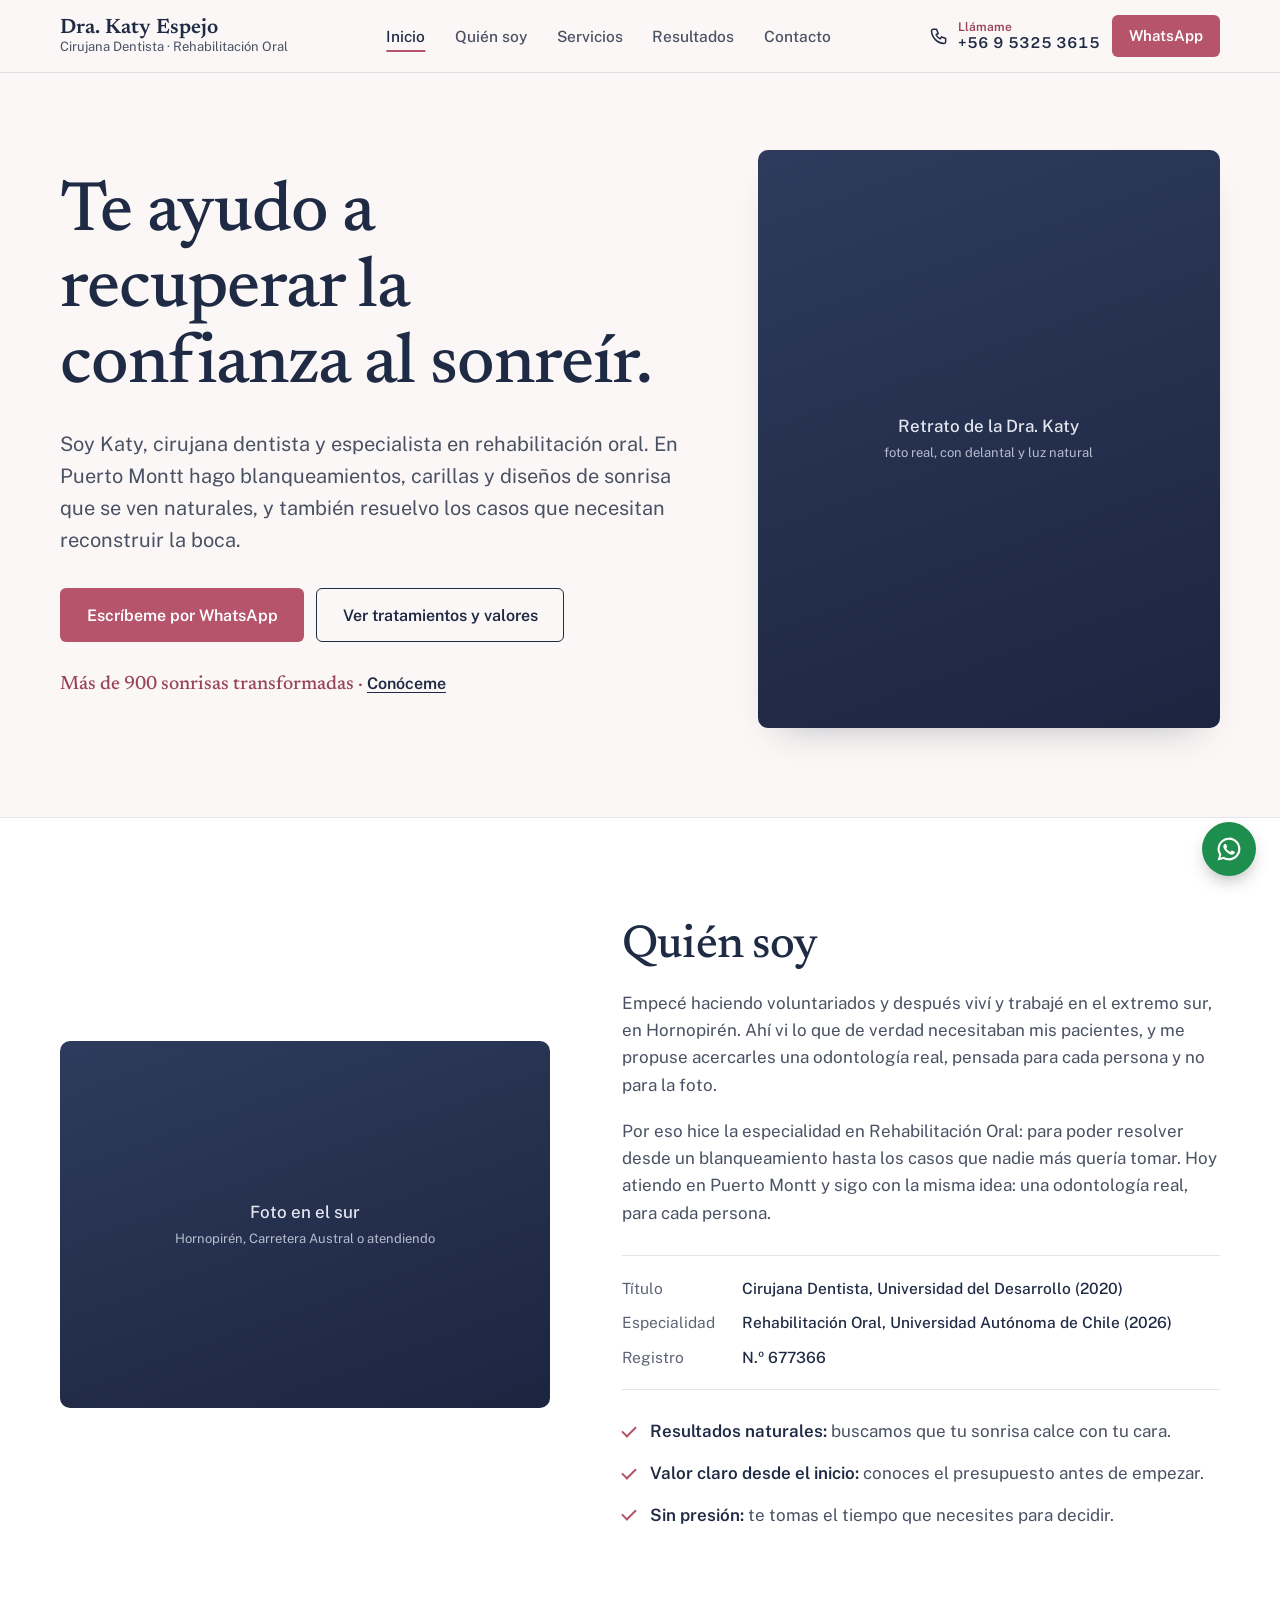
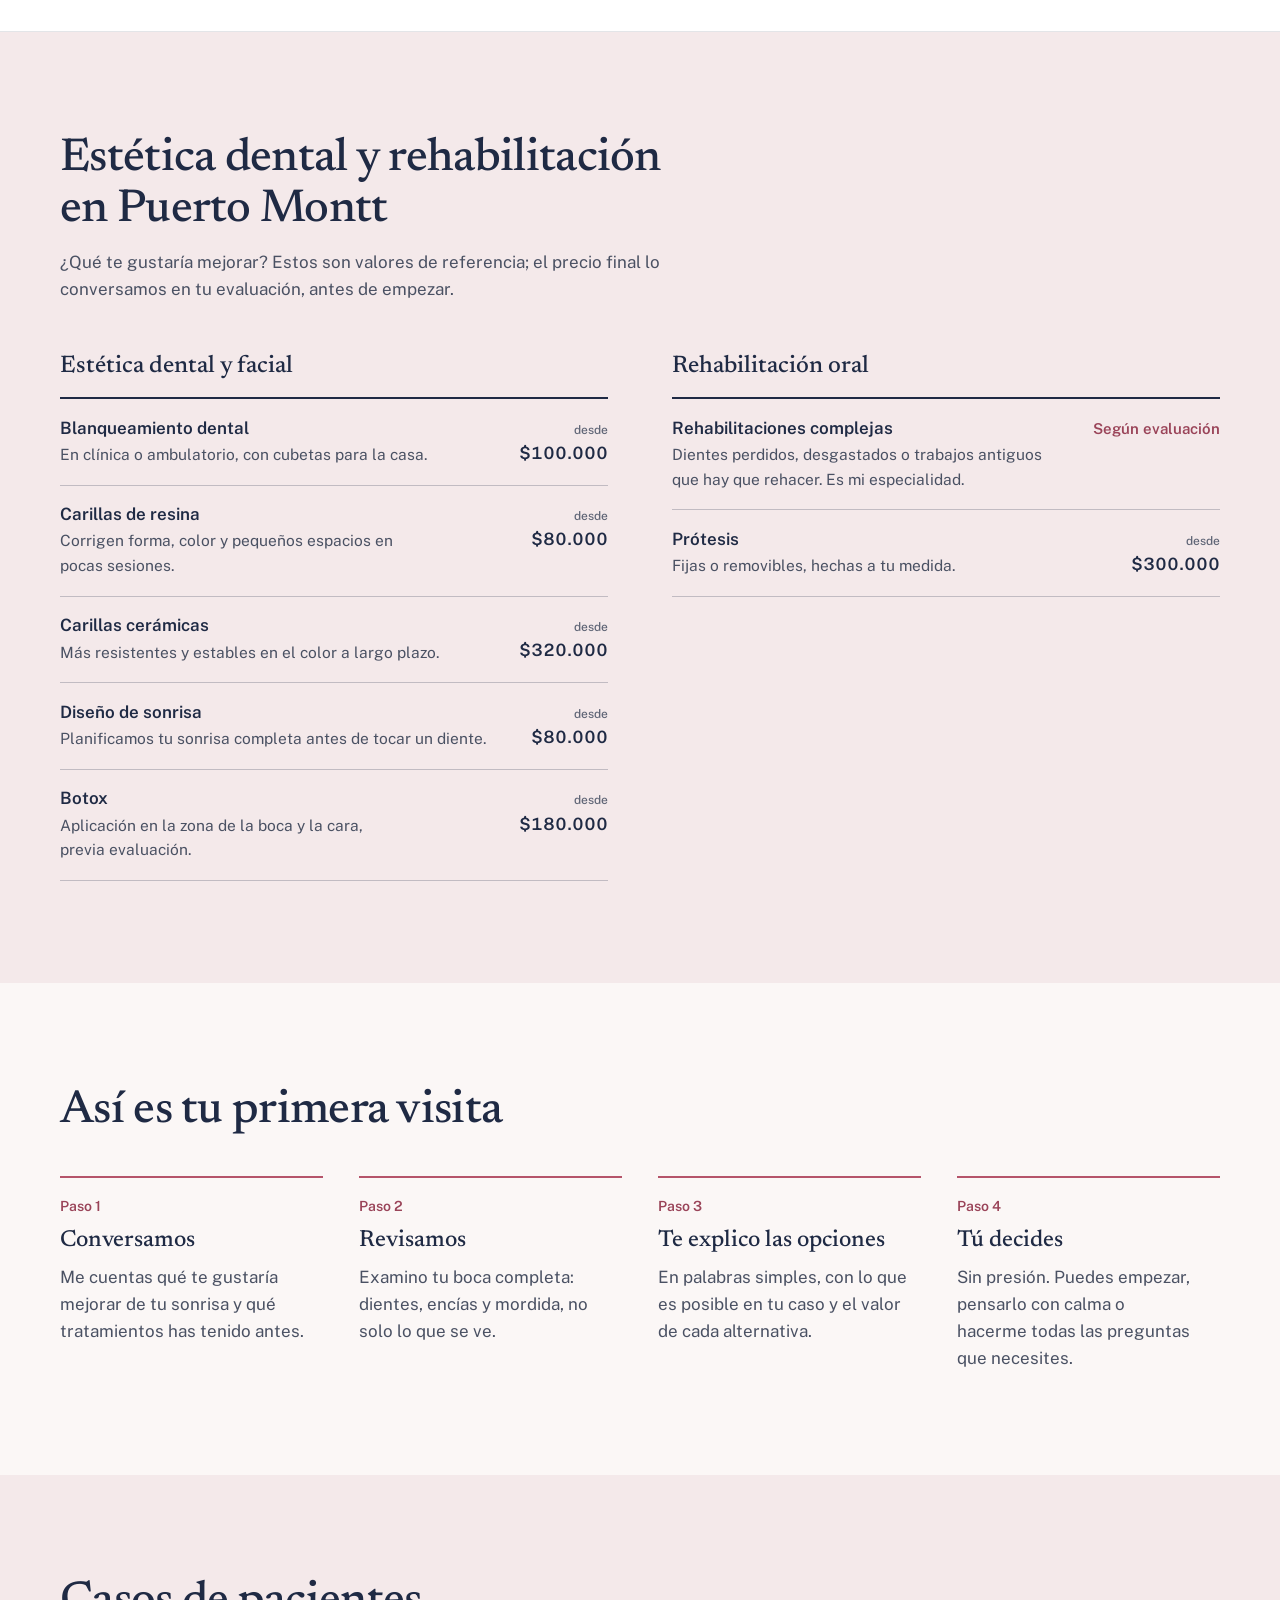
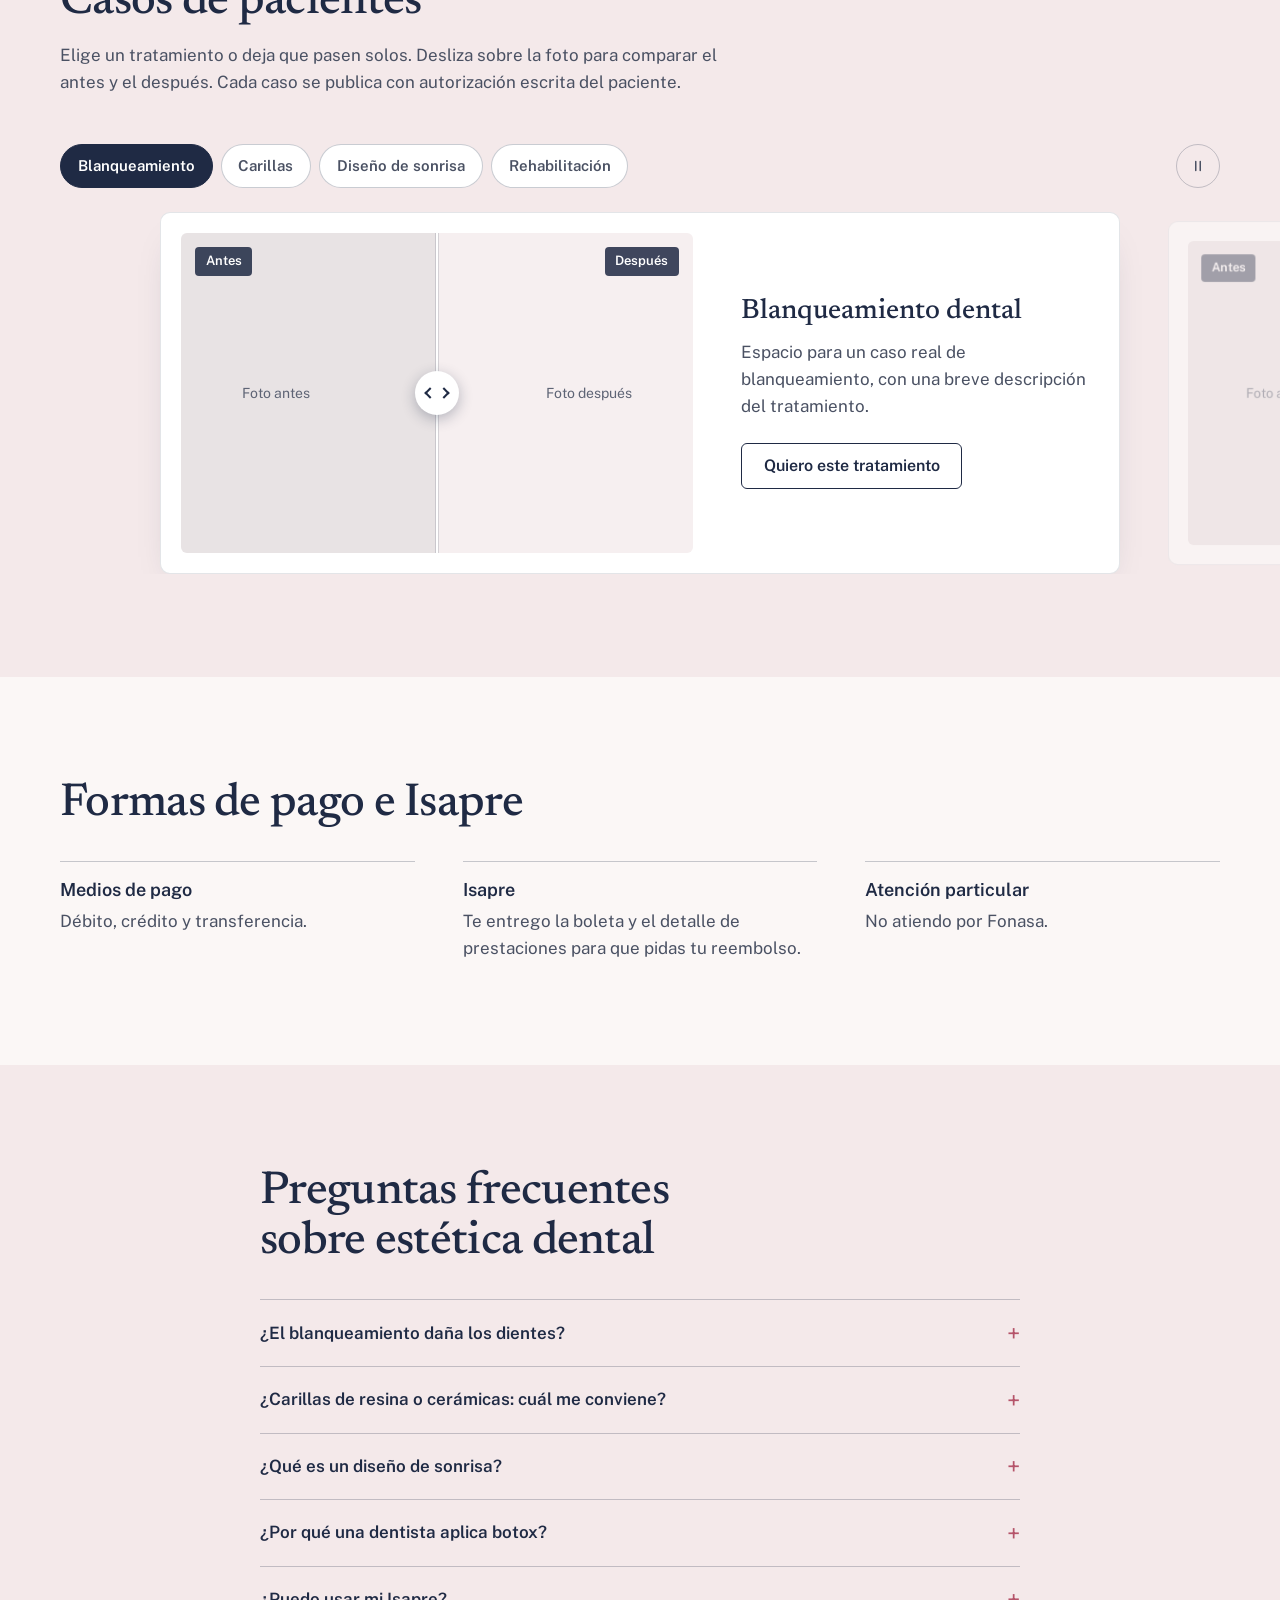
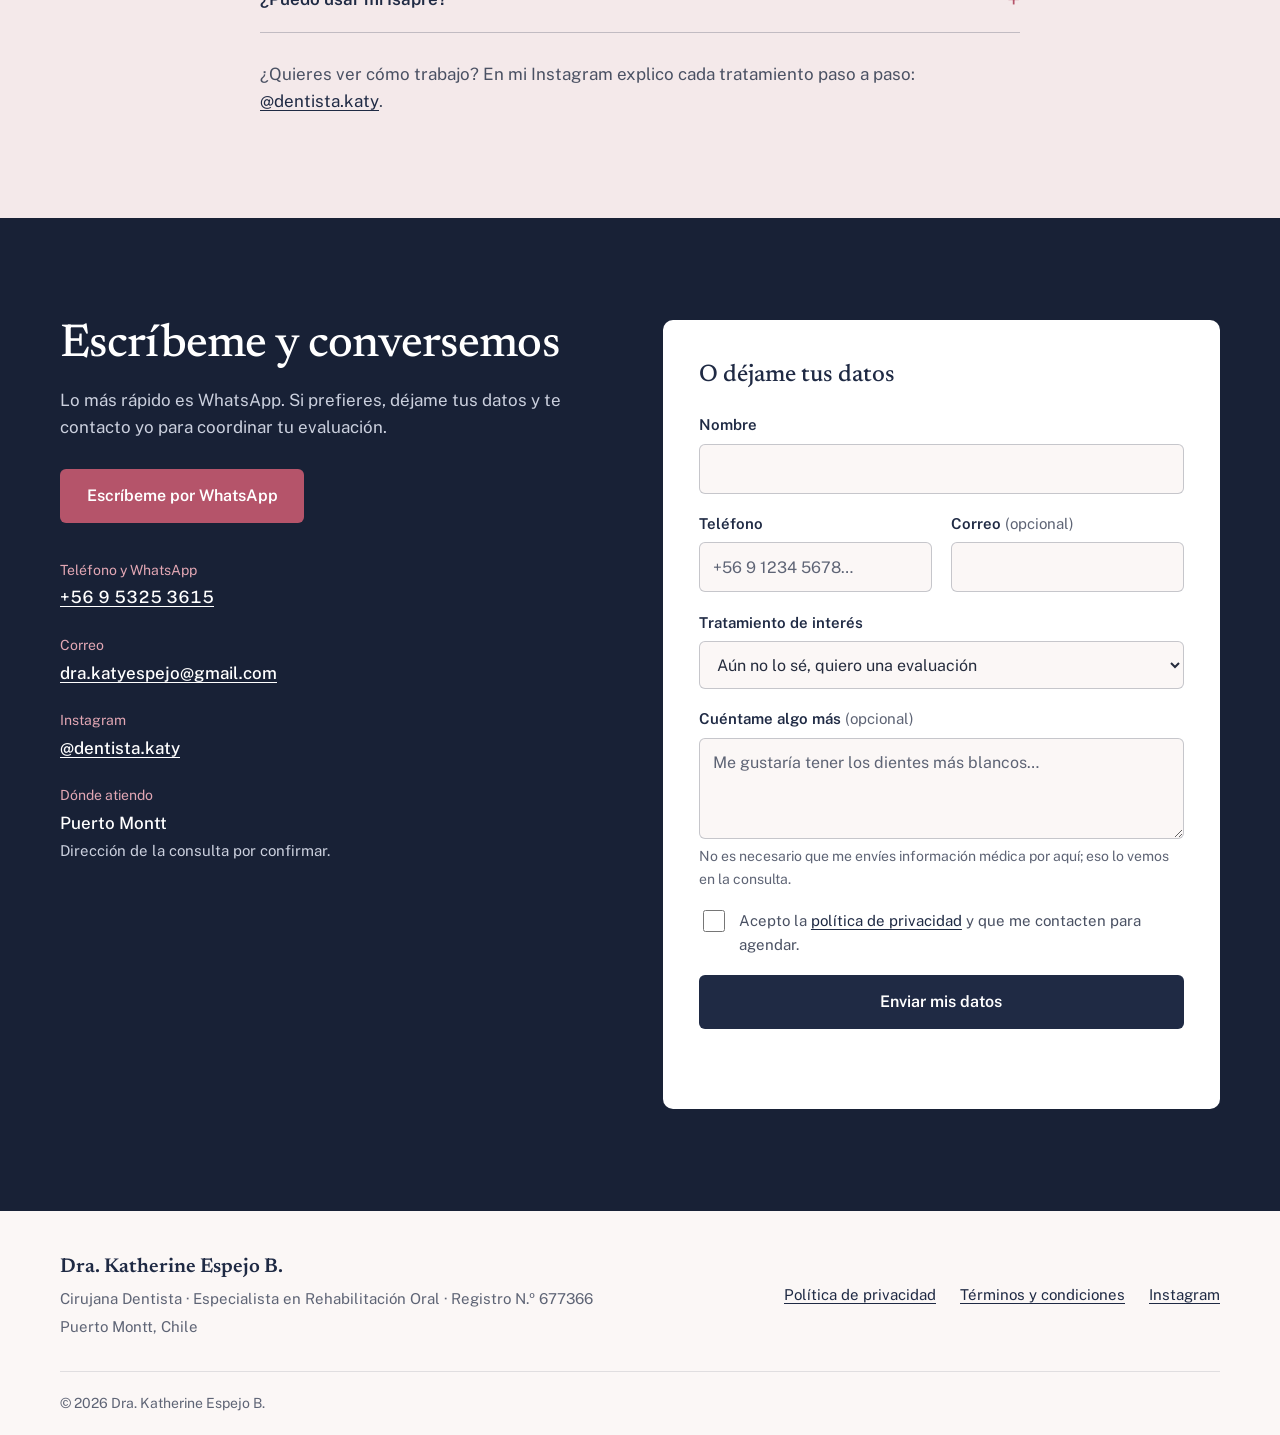
==== index.html @ abfa0294 "Prototipo del sitio de la Dra. Katy Espejo Sitio estático de presentación: inicio, quién soy, tratam" ====
<!DOCTYPE html>
<html lang="es-CL">
<head>
  <meta charset="utf-8">
  <meta name="viewport" content="width=device-width, initial-scale=1">
  <title>Dentista estética en Puerto Montt | Dra. Katy Espejo</title>
  <meta name="description" content="Blanqueamiento, carillas, diseño de sonrisa y rehabilitación oral en Puerto Montt con la Dra. Katy Espejo, especialista. Escríbeme y agenda tu evaluación.">
  <meta name="theme-color" content="#FBF7F6">
  <meta name="robots" content="noindex, nofollow"><!-- PROTOTIPO: quitar al publicar -->
  <!-- [COMPLETAR al publicar] <link rel="canonical" href="https://DOMINIO/"> -->

  <meta property="og:site_name" content="Dra. Katy Espejo">
  <meta property="og:title" content="Dentista estética en Puerto Montt | Dra. Katy Espejo">
  <meta property="og:description" content="Te ayudo a recuperar la confianza al sonreír. Blanqueamiento, carillas, diseño de sonrisa y rehabilitación oral.">
  <meta property="og:type" content="website">
  <meta property="og:locale" content="es_CL">
  <!-- [COMPLETAR al publicar] <meta property="og:url" content="https://DOMINIO/"> -->
  <!-- [COMPLETAR al publicar] <meta property="og:image" content="https://DOMINIO/img/katy-og.jpg"> (1200×630, foto real) -->
  <meta name="twitter:card" content="summary_large_image">

  <link rel="preload" href="fonts/newsreader-latin-500-normal.woff2" as="font" type="font/woff2" crossorigin>
  <link rel="preload" href="fonts/public-sans-latin-400-normal.woff2" as="font" type="font/woff2" crossorigin>
  <link rel="stylesheet" href="styles.css">

  <script>
    (function () {
      var d = document.documentElement;
      d.classList.add('js');
      try {
        if (sessionStorage.getItem('intro-vista') || window.matchMedia('(prefers-reduced-motion: reduce)').matches) d.classList.add('sin-intro');
      } catch (e) {}
    })();
  </script>
  <script src="script.js" defer></script>

  <script type="application/ld+json">
  {
    "@context": "https://schema.org",
    "@graph": [
      {
        "@type": "Dentist",
        "@id": "#consulta",
        "name": "Dra. Katy Espejo · Estética dental y rehabilitación oral",
        "description": "Estética dental y rehabilitación oral en Puerto Montt.",
        "telephone": "+56 9 5325 3615",
        "email": "dra.katyespejo@gmail.com",
        "priceRange": "$$",
        "paymentAccepted": "Débito, crédito, transferencia",
        "currenciesAccepted": "CLP",
        "address": { "@type": "PostalAddress", "addressLocality": "Puerto Montt", "addressRegion": "Región de Los Lagos", "addressCountry": "CL" },
        "areaServed": { "@type": "City", "name": "Puerto Montt" },
        "medicalSpecialty": "Dentistry",
        "employee": { "@id": "#katy" },
        "sameAs": ["https://www.instagram.com/dentista.katy/"]
      },
      {
        "@type": "Person",
        "@id": "#katy",
        "name": "Katherine Espejo B.",
        "alternateName": "Dra. Katy Espejo",
        "jobTitle": "Cirujana Dentista, especialista en Rehabilitación Oral",
        "alumniOf": [
          { "@type": "CollegeOrUniversity", "name": "Universidad del Desarrollo" },
          { "@type": "CollegeOrUniversity", "name": "Universidad Autónoma de Chile" }
        ],
        "sameAs": ["https://www.instagram.com/dentista.katy/"]
      },
      {
        "@type": "FAQPage",
        "mainEntity": [
          { "@type": "Question", "name": "¿El blanqueamiento daña los dientes?", "acceptedAnswer": { "@type": "Answer", "text": "No, si se hace con una evaluación previa y productos adecuados. Puede dar sensibilidad pasajera, que controlamos ajustando el tratamiento." } },
          { "@type": "Question", "name": "¿Carillas de resina o cerámicas: cuál me conviene?", "acceptedAnswer": { "@type": "Answer", "text": "La resina es más económica y se hace en menos tiempo. La cerámica es más resistente y mantiene mejor el color con los años. En la evaluación vemos cuál calza con tu caso y tu presupuesto." } },
          { "@type": "Question", "name": "¿Qué es un diseño de sonrisa?", "acceptedAnswer": { "@type": "Answer", "text": "Es planificar tu sonrisa completa (forma, tamaño y color de los dientes) en armonía con tu cara, antes de hacer cualquier tratamiento." } },
          { "@type": "Question", "name": "¿Por qué una dentista aplica botox?", "acceptedAnswer": { "@type": "Answer", "text": "Porque la zona de la boca y la cara es parte de nuestro trabajo. Siempre se hace después de una evaluación." } },
          { "@type": "Question", "name": "¿Puedo usar mi Isapre?", "acceptedAnswer": { "@type": "Answer", "text": "Sí, por reembolso. Te entrego la boleta y el detalle de prestaciones para que lo solicites. No atiendo por Fonasa." } }
        ]
      }
    ]
  }
  </script>
</head>
<body>
  <a class="skip-link" href="#main">Saltar al contenido</a>

  <!-- Animación inicial: breve, sobria, una vez por sesión. Cuando llegue el logo manuscrito, reemplaza a .intro-name -->
  <div id="intro" class="intro" role="presentation">
    <div class="intro-inner">
      <p class="intro-name">Dra. Katy Espejo</p>
      <span class="intro-rule" aria-hidden="true"></span>
      <p class="intro-role">Dentista en el sur de Chile</p>
    </div>
    <button type="button" class="intro-skip" id="intro-skip">Saltar</button>
  </div>

  <header class="site-header">
    <div class="container header-inner">
      <!-- Espacio para el logo "Dra Katy": reemplazar el texto por <img src="img/logo-katy.svg" alt="Dra. Katy Espejo"> -->
      <a class="brand" href="#inicio" aria-label="Dra. Katy Espejo, ir al inicio">
        <span class="brand-name">Dra. Katy Espejo</span>
        <span class="brand-role"><span class="role-long">Cirujana Dentista · </span>Rehabilitación Oral</span>
      </a>

      <nav class="main-nav" aria-label="Principal">
        <ul>
          <li><a href="#inicio" data-nav="inicio">Inicio</a></li>
          <li><a href="#quien-soy" data-nav="quien-soy">Quién soy</a></li>
          <li><a href="#servicios" data-nav="servicios">Servicios</a></li>
          <li><a href="#resultados" data-nav="resultados">Resultados</a></li>
          <li><a href="#contacto" data-nav="contacto">Contacto</a></li>
        </ul>
      </nav>

      <div class="header-actions">
        <a class="header-phone" href="tel:+56953253615">
          <svg viewBox="0 0 24 24" aria-hidden="true"><path d="M5 4h4l2 5-2.5 1.5a11 11 0 0 0 5 5L15 13l5 2v4a2 2 0 0 1-2 2A16 16 0 0 1 3 6a2 2 0 0 1 2-2z"/></svg>
          <span><small>Llámame</small>+56&nbsp;9&nbsp;5325&nbsp;3615</span>
          <span class="sr-only">Llamar al +56 9 5325 3615</span>
        </a>
        <a class="btn btn-primary btn-sm hide-mobile" href="https://wa.me/56953253615?text=Hola%20Dra.%20Katy%2C%20quiero%20agendar%20una%20evaluaci%C3%B3n" target="_blank" rel="noopener">WhatsApp<span class="sr-only"> (se abre en otra pestaña)</span></a>
        <button type="button" class="icon-btn menu-toggle" id="menu-toggle" aria-expanded="false" aria-controls="mobile-menu" aria-label="Abrir menú">
          <svg viewBox="0 0 24 24" aria-hidden="true"><path d="M4 7h16M4 12h16M4 17h16"/></svg>
        </button>
      </div>
    </div>

    <div class="mobile-menu" id="mobile-menu" hidden>
      <ul class="container">
        <li><a href="#inicio" data-nav="inicio">Inicio</a></li>
        <li><a href="#quien-soy" data-nav="quien-soy">Quién soy</a></li>
        <li><a href="#servicios" data-nav="servicios">Servicios</a></li>
        <li><a href="#resultados" data-nav="resultados">Resultados</a></li>
        <li><a href="#contacto" data-nav="contacto">Contacto</a></li>
      </ul>
    </div>
  </header>

  <main id="main">

    <!-- ============ INICIO ============ -->
    <section class="hero" id="inicio" aria-labelledby="hero-title">
      <div class="container hero-grid">
        <div class="hero-copy">
          <div class="hero-avatar" aria-hidden="true">
            <span class="avatar-ph">Foto</span>
            <span><strong>Dra. Katy Espejo</strong><br>Puerto Montt</span>
          </div>
          <h1 id="hero-title">Te ayudo a recuperar la confianza al sonreír.</h1>
          <p class="lead">Soy Katy, cirujana dentista y especialista en rehabilitación oral. En Puerto Montt hago blanqueamientos, carillas y diseños de sonrisa que se ven naturales, y también resuelvo los casos que necesitan reconstruir la boca.</p>
          <div class="hero-ctas" id="hero-ctas">
            <a class="btn btn-primary btn-lg" href="https://wa.me/56953253615?text=Hola%20Dra.%20Katy%2C%20quiero%20agendar%20una%20evaluaci%C3%B3n" target="_blank" rel="noopener">Escríbeme por WhatsApp<span class="sr-only"> (se abre en otra pestaña)</span></a>
            <a class="btn btn-secondary btn-lg" href="#servicios">Ver tratamientos y valores</a>
          </div>
          <p class="hero-note">Más de 900 sonrisas transformadas · <a href="#quien-soy">Conóceme</a></p>
        </div>

        <figure class="hero-photo">
          <div class="photo-ph photo-portrait" role="img" aria-label="Espacio para el retrato de la Dra. Katy">
            <span>Retrato de la Dra. Katy<br><small>foto real, con delantal y luz natural</small></span>
          </div>
        </figure>
      </div>
    </section>

    <!-- ============ SOBRE MÍ ============ -->
    <section class="section about" id="quien-soy" aria-labelledby="about-title">
      <div class="container about-grid">
        <div class="photo-ph photo-room" role="img" aria-label="Espacio para una foto de la Dra. Katy en el sur">
          <span>Foto en el sur<br><small>Hornopirén, Carretera Austral o atendiendo</small></span>
        </div>
        <div class="about-copy">
          <h2 id="about-title">Quién soy</h2>
          <p>Empecé haciendo voluntariados y después viví y trabajé en el extremo sur, en Hornopirén. Ahí vi lo que de verdad necesitaban mis pacientes, y me propuse acercarles una odontología real, pensada para cada persona y no para la foto.</p>
          <p>Por eso hice la especialidad en Rehabilitación Oral: para poder resolver desde un blanqueamiento hasta los casos que nadie más quería tomar. Hoy atiendo en Puerto Montt y sigo con la misma idea: una odontología real, para cada persona.</p>
          <dl class="credentials">
            <div><dt>Título</dt><dd>Cirujana Dentista, Universidad del Desarrollo (2020)</dd></div>
            <div><dt>Especialidad</dt><dd>Rehabilitación Oral, Universidad Autónoma de Chile (2026)</dd></div>
            <div><dt>Registro</dt><dd>N.º 677366</dd></div>
          </dl>
          <ul class="promises">
            <li><strong>Resultados naturales:</strong> buscamos que tu sonrisa calce con tu cara.</li>
            <li><strong>Valor claro desde el inicio:</strong> conoces el presupuesto antes de empezar.</li>
            <li><strong>Sin presión:</strong> te tomas el tiempo que necesites para decidir.</li>
          </ul>
        </div>
      </div>
    </section>

    <!-- ============ SERVICIOS ============ -->
    <section class="section section-alt" id="servicios" aria-labelledby="servicios-title">
      <div class="container">
        <div class="section-head">
          <h2 id="servicios-title">Estética dental y rehabilitación en Puerto Montt</h2>
          <p>¿Qué te gustaría mejorar? Estos son valores de referencia; el precio final lo conversamos en tu evaluación, antes de empezar.</p>
        </div>

        <div class="services">
          <div class="service-group">
            <h3>Estética dental y facial</h3>
            <ul class="service-list">
              <li>
                <div><h4>Blanqueamiento dental</h4><p>En clínica o ambulatorio, con cubetas para la casa.</p></div>
                <span class="price"><small>desde</small>$100.000</span>
              </li>
              <li>
                <div><h4>Carillas de resina</h4><p>Corrigen forma, color y pequeños espacios en pocas sesiones.</p></div>
                <span class="price"><small>desde</small>$80.000</span>
              </li>
              <li>
                <div><h4>Carillas cerámicas</h4><p>Más resistentes y estables en el color a largo plazo.</p></div>
                <span class="price"><small>desde</small>$320.000</span>
              </li>
              <li>
                <div><h4>Diseño de sonrisa</h4><p>Planificamos tu sonrisa completa antes de tocar un diente.</p></div>
                <span class="price"><small>desde</small>$80.000</span>
              </li>
              <li>
                <div><h4>Botox</h4><p>Aplicación en la zona de la boca y la cara, previa evaluación.</p></div>
                <span class="price"><small>desde</small>$180.000</span>
              </li>
            </ul>
          </div>

          <div class="service-group">
            <h3>Rehabilitación oral</h3>
            <ul class="service-list">
              <li>
                <div><h4>Rehabilitaciones complejas</h4><p>Dientes perdidos, desgastados o trabajos antiguos que hay que rehacer. Es mi especialidad.</p></div>
                <span class="price price-eval">Según evaluación</span>
              </li>
              <li>
                <div><h4>Prótesis</h4><p>Fijas o removibles, hechas a tu medida.</p></div>
                <span class="price"><small>desde</small>$300.000</span>
              </li>
            </ul>
          </div>
        </div>
      </div>
    </section>

    <!-- ============ PRIMERA VISITA ============ -->
    <section class="section" aria-labelledby="visita-title">
      <div class="container visit">
        <h2 id="visita-title">Así es tu primera visita</h2>
        <ol class="steps">
          <li>
            <h3>Conversamos</h3>
            <p>Me cuentas qué te gustaría mejorar de tu sonrisa y qué tratamientos has tenido antes.</p>
          </li>
          <li>
            <h3>Revisamos</h3>
            <p>Examino tu boca completa: dientes, encías y mordida, no solo lo que se ve.</p>
          </li>
          <li>
            <h3>Te explico las opciones</h3>
            <p>En palabras simples, con lo que es posible en tu caso y el valor de cada alternativa.</p>
          </li>
          <li>
            <h3>Tú decides</h3>
            <p>Sin presión. Puedes empezar, pensarlo con calma o hacerme todas las preguntas que necesites.</p>
          </li>
        </ol>
      </div>
    </section>

    <!-- ============ RESULTADOS ============ -->
    <section class="section section-alt" id="resultados" aria-labelledby="resultados-title">
      <div class="container">
        <div class="section-head">
          <h2 id="resultados-title">Casos de pacientes</h2>
          <p>Elige un tratamiento o deja que pasen solos. Desliza sobre la foto para comparar el antes y el después. Cada caso se publica con autorización escrita del paciente.</p>
        </div>

        <!--
          Carrusel de casos. Para agregar un caso real:
          1) copiar un <article class="case"> y un botón en .case-types con el mismo orden;
          2) reemplazar .ph-antes / .ph-despues por <img src="..." alt="..." width="1200" height="750" loading="lazy">.
          Publicar solo con autorización escrita de cada paciente.
        -->
        <div class="carousel" id="cases" role="region" aria-roledescription="carrusel" aria-label="Casos de pacientes">
          <div class="case-types" role="group" aria-label="Tipos de caso">
            <button type="button" class="case-type" data-go="0" aria-current="true">Blanqueamiento</button>
            <button type="button" class="case-type" data-go="1">Carillas</button>
            <button type="button" class="case-type" data-go="2">Diseño de sonrisa</button>
            <button type="button" class="case-type" data-go="3">Rehabilitación</button>
            <button type="button" class="case-pause" id="case-play" aria-label="Pausar el carrusel" aria-pressed="false">
              <svg class="i-pause" viewBox="0 0 24 24" aria-hidden="true"><path d="M9 6v12M15 6v12"/></svg>
              <svg class="i-play" viewBox="0 0 24 24" aria-hidden="true"><path d="M8 5l11 7-11 7z"/></svg>
            </button>
          </div>

          <div class="carousel-viewport">
            <div class="carousel-track" id="case-track" aria-live="off">

              <article class="case" aria-roledescription="diapositiva" aria-label="Caso 1 de 4: Blanqueamiento dental">
                <div class="ba" style="--pos:50%">
                  <div class="ba-img ph-antes"><span class="ba-tag">Antes</span></div>
                  <div class="ba-img ba-despues ph-despues"><span class="ba-tag">Después</span></div>
                  <div class="ba-handle" aria-hidden="true"><span></span></div>
                  <input class="ba-range" type="range" min="0" max="100" value="50" aria-label="Comparar antes y después: blanqueamiento">
                </div>
                <div class="case-info">
                  <h3>Blanqueamiento dental</h3>
                  <p>Espacio para un caso real de blanqueamiento, con una breve descripción del tratamiento.</p>
                  <a class="btn btn-secondary" href="#contacto" data-motivo="Blanqueamiento dental">Quiero este tratamiento</a>
                </div>
              </article>

              <article class="case" aria-roledescription="diapositiva" aria-label="Caso 2 de 4: Carillas">
                <div class="ba" style="--pos:50%">
                  <div class="ba-img ph-antes"><span class="ba-tag">Antes</span></div>
                  <div class="ba-img ba-despues ph-despues"><span class="ba-tag">Después</span></div>
                  <div class="ba-handle" aria-hidden="true"><span></span></div>
                  <input class="ba-range" type="range" min="0" max="100" value="50" aria-label="Comparar antes y después: carillas">
                </div>
                <div class="case-info">
                  <h3>Carillas</h3>
                  <p>Espacio para un caso real de carillas de resina o cerámicas.</p>
                  <a class="btn btn-secondary" href="#contacto" data-motivo="Carillas de resina">Quiero este tratamiento</a>
                </div>
              </article>

              <article class="case" aria-roledescription="diapositiva" aria-label="Caso 3 de 4: Diseño de sonrisa">
                <div class="ba" style="--pos:50%">
                  <div class="ba-img ph-antes"><span class="ba-tag">Antes</span></div>
                  <div class="ba-img ba-despues ph-despues"><span class="ba-tag">Después</span></div>
                  <div class="ba-handle" aria-hidden="true"><span></span></div>
                  <input class="ba-range" type="range" min="0" max="100" value="50" aria-label="Comparar antes y después: diseño de sonrisa">
                </div>
                <div class="case-info">
                  <h3>Diseño de sonrisa</h3>
                  <p>Espacio para un caso real de diseño de sonrisa.</p>
                  <a class="btn btn-secondary" href="#contacto" data-motivo="Diseño de sonrisa">Quiero este tratamiento</a>
                </div>
              </article>

              <article class="case" aria-roledescription="diapositiva" aria-label="Caso 4 de 4: Rehabilitación oral">
                <div class="ba" style="--pos:50%">
                  <div class="ba-img ph-antes"><span class="ba-tag">Antes</span></div>
                  <div class="ba-img ba-despues ph-despues"><span class="ba-tag">Después</span></div>
                  <div class="ba-handle" aria-hidden="true"><span></span></div>
                  <input class="ba-range" type="range" min="0" max="100" value="50" aria-label="Comparar antes y después: rehabilitación">
                </div>
                <div class="case-info">
                  <h3>Rehabilitación oral</h3>
                  <p>Espacio para un caso real de rehabilitación o prótesis.</p>
                  <a class="btn btn-secondary" href="#contacto" data-motivo="Rehabilitación compleja">Quiero este tratamiento</a>
                </div>
              </article>

            </div>
          </div>

        </div>
      </div>
    </section>

    <!-- ============ PAGOS ============ -->
    <section class="section" aria-labelledby="pagos-title">
      <div class="container">
        <h2 id="pagos-title" class="h2-left">Formas de pago e Isapre</h2>
        <div class="pay-grid">
          <div>
            <h3>Medios de pago</h3>
            <p>Débito, crédito y transferencia.</p>
          </div>
          <div>
            <h3>Isapre</h3>
            <p>Te entrego la boleta y el detalle de prestaciones para que pidas tu reembolso.</p>
          </div>
          <div>
            <h3>Atención particular</h3>
            <p>No atiendo por Fonasa.</p>
          </div>
        </div>
      </div>
    </section>

    <!-- ============ PREGUNTAS ============ -->
    <section class="section section-alt" aria-labelledby="faq-title">
      <div class="container narrow">
        <h2 id="faq-title" class="h2-left">Preguntas frecuentes sobre estética dental</h2>
        <div class="faq">
          <details>
            <summary>¿El blanqueamiento daña los dientes?</summary>
            <p>No, si se hace con una evaluación previa y productos adecuados. Puede dar sensibilidad pasajera, que controlamos ajustando el tratamiento.</p>
          </details>
          <details>
            <summary>¿Carillas de resina o cerámicas: cuál me conviene?</summary>
            <p>La resina es más económica y se hace en menos tiempo. La cerámica es más resistente y mantiene mejor el color con los años. En la evaluación vemos cuál calza con tu caso y tu presupuesto.</p>
          </details>
          <details>
            <summary>¿Qué es un diseño de sonrisa?</summary>
            <p>Es planificar tu sonrisa completa (forma, tamaño y color de los dientes) en armonía con tu cara, antes de hacer cualquier tratamiento.</p>
          </details>
          <details>
            <summary>¿Por qué una dentista aplica botox?</summary>
            <p>Porque la zona de la boca y la cara es parte de nuestro trabajo. Siempre se hace después de una evaluación.</p>
          </details>
          <details>
            <summary>¿Puedo usar mi Isapre?</summary>
            <p>Sí, por reembolso. Te entrego la boleta y el detalle de prestaciones para que lo solicites. No atiendo por Fonasa.</p>
          </details>
        </div>
        <p class="faq-more">¿Quieres ver cómo trabajo? En mi Instagram explico cada tratamiento paso a paso: <a href="https://www.instagram.com/dentista.katy/" target="_blank" rel="noopener">@dentista.katy<span class="sr-only"> (se abre en otra pestaña)</span></a>.</p>
      </div>
    </section>

    <!-- ============ CONTACTO ============ -->
    <section class="section section-contact" id="contacto" aria-labelledby="contacto-title">
      <div class="container contact-grid">
        <div class="contact-info">
          <h2 id="contacto-title">Escríbeme y conversemos</h2>
          <p class="contact-lead">Lo más rápido es WhatsApp. Si prefieres, déjame tus datos y te contacto yo para coordinar tu evaluación.</p>
          <a class="btn btn-primary btn-lg contact-wa" href="https://wa.me/56953253615?text=Hola%20Dra.%20Katy%2C%20quiero%20agendar%20una%20evaluaci%C3%B3n" target="_blank" rel="noopener">Escríbeme por WhatsApp<span class="sr-only"> (se abre en otra pestaña)</span></a>

          <dl class="contact-list">
            <div>
              <dt>Teléfono y WhatsApp</dt>
              <dd><a href="tel:+56953253615">+56&nbsp;9&nbsp;5325&nbsp;3615</a></dd>
            </div>
            <div>
              <dt>Correo</dt>
              <dd><a href="mailto:dra.katyespejo@gmail.com">dra.katyespejo@gmail.com</a></dd>
            </div>
            <div>
              <dt>Instagram</dt>
              <dd><a href="https://www.instagram.com/dentista.katy/" target="_blank" rel="noopener">@dentista.katy<span class="sr-only"> (se abre en otra pestaña)</span></a></dd>
            </div>
            <div>
              <dt>Dónde atiendo</dt>
              <dd>Puerto Montt<br><span class="muted">Dirección de la consulta por confirmar.</span></dd>
            </div>
          </dl>
        </div>

        <!-- Formulario listo para Netlify Forms: al publicar en Netlify, las solicitudes llegan al correo configurado -->
        <form class="contact-form" id="contact-form" name="contacto" method="POST" data-netlify="true" netlify-honeypot="sitio-web" novalidate>
          <input type="hidden" name="form-name" value="contacto">
          <p class="hp" aria-hidden="true"><label>No completar <input name="sitio-web" tabindex="-1" autocomplete="off"></label></p>
          <p class="form-title">O déjame tus datos</p>
          <div class="field">
            <label for="f-nombre">Nombre</label>
            <input id="f-nombre" name="nombre" type="text" autocomplete="name" required>
            <p class="field-error" id="e-nombre">Escribe tu nombre.</p>
          </div>
          <div class="field-row">
            <div class="field">
              <label for="f-tel">Teléfono</label>
              <input id="f-tel" name="telefono" type="tel" autocomplete="tel" inputmode="tel" placeholder="+56 9 1234 5678…" required>
              <p class="field-error" id="e-tel">Escribe un teléfono de al menos 8 dígitos.</p>
            </div>
            <div class="field">
              <label for="f-email">Correo <span class="optional">(opcional)</span></label>
              <input id="f-email" name="email" type="email" autocomplete="email" spellcheck="false">
              <p class="field-error" id="e-email">Revisa el correo: falta la @ o el dominio.</p>
            </div>
          </div>
          <div class="field">
            <label for="f-servicio">Tratamiento de interés</label>
            <select id="f-servicio" name="servicio">
              <option value="">Aún no lo sé, quiero una evaluación</option>
              <option>Blanqueamiento dental</option>
              <option>Carillas de resina</option>
              <option>Carillas cerámicas</option>
              <option>Diseño de sonrisa</option>
              <option>Rehabilitación compleja</option>
              <option>Prótesis</option>
              <option>Botox</option>
            </select>
          </div>
          <div class="field">
            <label for="f-msg">Cuéntame algo más <span class="optional">(opcional)</span></label>
            <textarea id="f-msg" name="mensaje" rows="3" placeholder="Me gustaría tener los dientes más blancos…"></textarea>
            <p class="field-hint">No es necesario que me envíes información médica por aquí; eso lo vemos en la consulta.</p>
          </div>
          <div class="field field-check">
            <input id="f-ok" name="consentimiento" type="checkbox" required>
            <label for="f-ok">Acepto la <a href="privacidad.html" target="_blank" rel="noopener">política de privacidad<span class="sr-only"> (se abre en otra pestaña)</span></a> y que me contacten para agendar.</label>
            <p class="field-error" id="e-ok">Marca esta casilla para que pueda contactarte.</p>
          </div>
          <button type="submit" class="btn btn-navy btn-lg btn-block" id="form-submit">Enviar mis datos</button>
          <p class="form-status" id="form-status" role="status" aria-live="polite"></p>
        </form>
      </div>
    </section>
  </main>

  <footer class="site-footer">
    <div class="container footer-inner">
      <div>
        <p class="footer-name">Dra. Katherine Espejo B.</p>
        <p class="muted">Cirujana Dentista · Especialista en Rehabilitación Oral · Registro N.º 677366</p>
        <p class="muted">Puerto Montt, Chile</p>
      </div>
      <ul class="footer-links">
        <li><a href="privacidad.html">Política de privacidad</a></li>
        <li><a href="terminos.html">Términos y condiciones</a></li>
        <li><a href="https://www.instagram.com/dentista.katy/" rel="noopener" target="_blank">Instagram<span class="sr-only"> (se abre en otra pestaña)</span></a></li>
      </ul>
    </div>
    <div class="container footer-bottom">
      <p>© <span id="year">2026</span> Dra. Katherine Espejo B.</p>
    </div>
  </footer>

  <!-- Acciones rápidas: barra inferior en móvil (aparece al pasar el inicio), WhatsApp flotante en escritorio -->
  <nav class="quick-bar" id="quick-bar" aria-label="Acciones rápidas">
    <a href="tel:+56953253615">
      <svg viewBox="0 0 24 24" aria-hidden="true"><path d="M5 4h4l2 5-2.5 1.5a11 11 0 0 0 5 5L15 13l5 2v4a2 2 0 0 1-2 2A16 16 0 0 1 3 6a2 2 0 0 1 2-2z"/></svg>
      Llamar
    </a>
    <a href="https://www.instagram.com/dentista.katy/" target="_blank" rel="noopener">
      <svg viewBox="0 0 24 24" aria-hidden="true"><rect x="4" y="4" width="16" height="16" rx="5"/><circle cx="12" cy="12" r="3.6"/></svg>
      Instagram<span class="sr-only"> (se abre en otra pestaña)</span>
    </a>
    <a class="quick-primary" href="https://wa.me/56953253615?text=Hola%20Dra.%20Katy%2C%20quiero%20agendar%20una%20evaluaci%C3%B3n" target="_blank" rel="noopener">WhatsApp<span class="sr-only"> (se abre en otra pestaña)</span></a>
  </nav>
  <a class="whatsapp" href="https://wa.me/56953253615?text=Hola%20Dra.%20Katy%2C%20quiero%20agendar%20una%20evaluaci%C3%B3n" target="_blank" rel="noopener" aria-label="Escribir por WhatsApp (se abre en otra pestaña)">
    <svg viewBox="0 0 32 32" aria-hidden="true"><path d="M16 3a13 13 0 0 0-11.2 19.6L3 29l6.6-1.7A13 13 0 1 0 16 3zm0 23.6a10.6 10.6 0 0 1-5.4-1.5l-.4-.2-3.9 1 1-3.8-.3-.4A10.6 10.6 0 1 1 16 26.6zm5.8-7.9c-.3-.2-1.9-.9-2.2-1s-.5-.2-.7.2-.8 1-1 1.2-.4.2-.7.1a8.7 8.7 0 0 1-4.3-3.8c-.3-.6.3-.5.9-1.7.1-.2 0-.4 0-.5l-1-2.4c-.3-.6-.5-.5-.7-.5h-.6a1.2 1.2 0 0 0-.9.4 3.6 3.6 0 0 0-1.1 2.7 6.3 6.3 0 0 0 1.3 3.3 14.4 14.4 0 0 0 5.5 4.9c2 .9 2.8.9 3.9.8a3.3 3.3 0 0 0 2.2-1.5 2.7 2.7 0 0 0 .2-1.5c-.1-.2-.3-.3-.6-.4z"/></svg>
  </a>
</body>
</html>
---- styles.css ----
/* =========================================================
   Dra. Katy Espejo · sitio de presentación
   Paleta: azul marino (su uniforme) + rosa empolvado (los toques de sus
   historias) sobre un blanco con un leve tono rosado.
   Tipografía: Newsreader (títulos) + Public Sans (texto), alojadas en /fonts.
   ========================================================= */

@font-face { font-family: "Newsreader"; font-weight: 500; font-style: normal; font-display: swap; src: url("fonts/newsreader-latin-500-normal.woff2") format("woff2"); }
@font-face { font-family: "Newsreader"; font-weight: 600; font-style: normal; font-display: swap; src: url("fonts/newsreader-latin-600-normal.woff2") format("woff2"); }
@font-face { font-family: "Public Sans"; font-weight: 400; font-style: normal; font-display: swap; src: url("fonts/public-sans-latin-400-normal.woff2") format("woff2"); }
@font-face { font-family: "Public Sans"; font-weight: 500; font-style: normal; font-display: swap; src: url("fonts/public-sans-latin-500-normal.woff2") format("woff2"); }
@font-face { font-family: "Public Sans"; font-weight: 600; font-style: normal; font-display: swap; src: url("fonts/public-sans-latin-600-normal.woff2") format("woff2"); }
@font-face { font-family: "Public Sans"; font-weight: 700; font-style: normal; font-display: swap; src: url("fonts/public-sans-latin-700-normal.woff2") format("woff2"); }

:root {
  --bg: #FBF7F6;          /* blanco cálido rosado, no crema: los dientes se ven blancos */
  --bg-rgb: 251, 247, 246;
  --surface: #FFFFFF;
  --alt: #F4E9EA;         /* secciones alternas: rosa muy suave */
  --ink: #1F2A44;         /* azul marino: títulos, 13,4:1 sobre --bg */
  --text: #252C3D;
  --text-2: #4A5163;      /* secundario: 7,5:1 */
  --muted: #5E6475;       /* notas: 5,6:1 sobre --bg, 5,1:1 sobre --alt */

  --navy: #1F2A44;        /* autoridad: enlaces, bordes, envío del formulario */
  --navy-rgb: 31, 42, 68;
  --navy-deep: #182136;   /* fondo de contacto */
  --navy-tint: #E3E6EE;
  --rose: #B5546A;        /* rosa empolvado: solo WhatsApp, la acción principal. 4,7:1 con blanco */
  --rose-hover: #9A4459;
  --rose-soft: #E2A7B4;   /* detalles sobre azul marino: 7,9:1 */

  --line: rgba(var(--navy-rgb), .12);
  --line-strong: rgba(var(--navy-rgb), .24);
  --shadow: 0 18px 36px -22px rgba(var(--navy-rgb), .35);

  --radius: 6px;
  --radius-lg: 10px;
  --header-h: 72px;

  --serif: "Newsreader", Georgia, "Times New Roman", serif;
  --sans: "Public Sans", "Segoe UI", system-ui, sans-serif;
  --ease: cubic-bezier(.16, 1, .3, 1);
  color-scheme: light;
}

/* ---------- Base ---------- */
*, *::before, *::after { box-sizing: border-box; }
html { -webkit-text-size-adjust: 100%; scrollbar-color: #C9A3AD var(--bg); }
body {
  margin: 0; font-family: var(--sans); font-size: 1.0625rem; line-height: 1.6;
  color: var(--text); background: var(--bg); caret-color: var(--rose);
  -webkit-font-smoothing: antialiased; overflow-x: hidden;
}
::selection { background: var(--rose); color: #fff; }
img, svg { display: block; max-width: 100%; }
h1, h2, h3, h4 { margin: 0; color: var(--ink); text-wrap: balance; }
h1, h2 { font-family: var(--serif); font-weight: 500; letter-spacing: -.015em; line-height: 1.08; }
h3, h4 { font-family: var(--sans); font-weight: 600; line-height: 1.3; }
p, li { text-wrap: pretty; }
p { margin: 0; }
ul, ol, dl, dd { margin: 0; padding: 0; }
ul, ol { list-style: none; }
a { color: var(--navy); text-underline-offset: 3px; text-decoration-thickness: 1px; }
a, button { touch-action: manipulation; -webkit-tap-highlight-color: rgba(var(--navy-rgb), .08); }
button { font: inherit; color: inherit; cursor: pointer; }
:focus-visible { outline: 2px solid var(--navy); outline-offset: 3px; border-radius: 3px; }
section[id] { scroll-margin-top: var(--header-h); }
section[tabindex="-1"]:focus { outline: none; } /* el foco llega a la sección al navegar, sin marco visible */

.container { width: min(1160px, 100% - 2.5rem); margin-inline: auto; }
.narrow { width: min(760px, 100% - 2.5rem); }
.sr-only { position: absolute; width: 1px; height: 1px; padding: 0; margin: -1px; overflow: hidden; clip: rect(0 0 0 0); white-space: nowrap; border: 0; }
.muted { color: var(--muted); }
.fict { margin-top: 1rem; font-size: .8125rem; color: var(--muted); }
.skip-link { position: absolute; left: 1rem; top: -100px; z-index: 300; background: var(--navy); color: #fff; padding: .6rem 1rem; border-radius: var(--radius); font-weight: 600; text-decoration: none; }
.skip-link:focus { top: 1rem; }

/* ---------- Botones ---------- */
.btn {
  display: inline-flex; align-items: center; justify-content: center; gap: .5rem;
  min-height: 46px; padding: .7rem 1.35rem; border-radius: var(--radius);
  border: 1px solid transparent; font-weight: 600; font-size: 1rem; line-height: 1.2;
  text-decoration: none; text-align: center;
  transition: background-color .2s, border-color .2s, color .2s;
}
.btn-sm { min-height: 42px; padding: .5rem 1rem; font-size: .9375rem; }
.btn-lg { min-height: 54px; padding: .85rem 1.6rem; }
.btn-block { width: 100%; }
.btn-primary { background: var(--rose); color: #fff; }           /* WhatsApp */
.btn-primary:hover { background: var(--rose-hover); }
.btn-navy { background: var(--navy); color: #fff; }              /* envío del formulario */
.btn-navy:hover { background: #2B395C; }
.btn-secondary { background: transparent; color: var(--navy); border-color: var(--navy); }
.btn-secondary:hover { background: var(--navy); color: #fff; }
.icon-btn { display: inline-grid; place-items: center; width: 46px; height: 46px; border: 0; border-radius: var(--radius); background: transparent; color: var(--ink); }
.icon-btn:hover { background: var(--alt); }
.icon-btn svg { width: 24px; height: 24px; fill: none; stroke: currentColor; stroke-width: 1.8; stroke-linecap: round; }

/* ---------- Intro (clara, con la paleta) ---------- */
.intro {
  position: fixed; inset: 0; z-index: 200; display: grid; place-items: center;
  background: var(--bg); color: var(--ink);
  transition: opacity .6s var(--ease), visibility .6s;
}
html.sin-intro .intro { display: none; }
html.intro-activa { overflow: hidden; }
.intro.salir { opacity: 0; visibility: hidden; }
.intro-inner { text-align: center; padding: 1rem; }
.intro-name {
  font-family: var(--serif); font-weight: 500; font-size: clamp(2.2rem, 6vw, 3.4rem); letter-spacing: -.01em; color: var(--ink);
  opacity: 0; transform: translateY(10px); animation: rise .9s .1s var(--ease) forwards;
}
.intro-rule {
  display: block; width: 72px; height: 2px; margin: 1.1rem auto; background: var(--rose); border-radius: 2px;
  transform: scaleX(0); animation: grow .8s .5s var(--ease) forwards;
}
.intro-role { font-size: 1rem; color: var(--text-2); opacity: 0; animation: fadeIn .8s .75s var(--ease) forwards; }
.intro-skip {
  position: absolute; right: 1.25rem; bottom: 1.25rem; min-height: 44px; padding: .5rem 1.1rem;
  background: transparent; color: var(--text-2); border: 1px solid var(--line-strong); border-radius: var(--radius); font-size: .875rem;
}
.intro-skip:hover { color: var(--ink); border-color: var(--navy); }
@keyframes rise { to { opacity: 1; transform: none; } }
@keyframes grow { to { transform: scaleX(1); } }
@keyframes fadeIn { to { opacity: 1; } }

/* ---------- Cabecera ---------- */
.site-header { position: sticky; top: 0; z-index: 50; background: rgba(var(--bg-rgb), .96); border-bottom: 1px solid var(--line); }
.header-inner { height: var(--header-h); display: flex; align-items: center; justify-content: space-between; gap: 1.25rem; }
.brand { display: grid; text-decoration: none; line-height: 1.15; min-width: 0; }
.brand-name { font-family: var(--serif); font-size: 1.3rem; font-weight: 600; color: var(--ink); white-space: nowrap; }
.brand-role { font-size: .8125rem; color: var(--text-2); white-space: nowrap; }
.main-nav ul { display: flex; gap: .25rem; }
.main-nav a { display: block; padding: .55rem .8rem; border-radius: var(--radius); font-size: .9688rem; font-weight: 500; color: var(--text-2); text-decoration: none; }
.main-nav a:hover { color: var(--ink); background: var(--alt); }
.main-nav a[aria-current="true"] { color: var(--ink); text-decoration: underline; text-decoration-color: var(--rose); text-decoration-thickness: 2px; text-underline-offset: 8px; }
.header-actions { display: flex; align-items: center; gap: .75rem; }
.header-phone { display: inline-flex; align-items: center; gap: .55rem; color: var(--ink); text-decoration: none; font-weight: 600; font-size: .9375rem; font-variant-numeric: tabular-nums; }
.header-phone span:not(.sr-only) { display: grid; line-height: 1.2; }
.header-phone small { font-size: .75rem; font-weight: 600; color: var(--rose-hover); }
.header-phone svg { width: 20px; height: 20px; fill: none; stroke: var(--navy); stroke-width: 1.8; stroke-linejoin: round; }
.header-phone:hover { color: var(--rose-hover); }
.menu-toggle { display: none; }
.mobile-menu { border-top: 1px solid var(--line); background: var(--bg); }
.mobile-menu ul { padding-block: .5rem 1rem; }
.mobile-menu a { display: block; padding: .85rem .25rem; font-size: 1.0625rem; font-weight: 500; color: var(--text); text-decoration: none; border-bottom: 1px solid var(--line); }
.mobile-menu a[aria-current="true"] { color: var(--rose-hover); font-weight: 600; }

@media (max-width: 1020px) {
  .header-phone span:not(.sr-only) { display: none; }
  .header-phone { width: 46px; height: 46px; justify-content: center; border-radius: var(--radius); }
  .header-phone:hover { background: var(--alt); }
}
@media (max-width: 860px) {
  .main-nav, .hide-mobile { display: none; }
  .menu-toggle { display: inline-grid; }
  .header-actions { gap: .25rem; }
}
@media (max-width: 480px) { .role-long { display: none; } }
@media (min-width: 861px) { .mobile-menu { display: none !important; } }

/* ---------- Secciones ---------- */
.section { padding-block: clamp(4rem, 8vw, 6.5rem); }
.section-alt { background: var(--alt); }
h2 { font-size: clamp(2rem, 4.2vw, 2.9rem); }
.section-head { max-width: 42rem; margin-bottom: clamp(2rem, 4vw, 3rem); }
.section-head p { margin-top: .9rem; color: var(--text-2); }
.h2-left { margin-bottom: 2rem; }

/* ---------- Inicio ---------- */
.hero { padding-block: clamp(2rem, 6vw, 5rem) clamp(3.5rem, 7vw, 6rem); }
.hero-grid { display: grid; gap: 2.5rem; align-items: center; }
@media (min-width: 940px) { .hero-grid { grid-template-columns: 1.15fr .85fr; gap: 4.5rem; } }
.hero-avatar { display: flex; align-items: center; gap: .8rem; margin-bottom: 1.25rem; font-size: .9375rem; color: var(--text-2); line-height: 1.35; }
.hero-avatar strong { color: var(--ink); font-weight: 600; }
.avatar-ph {
  flex: none; display: grid; place-items: center; width: 56px; height: 56px; border-radius: 50%;
  background: linear-gradient(160deg, #2E3B5C, #1C2540); color: #E3E6EE; font-size: .75rem; font-weight: 600;
  box-shadow: 0 0 0 3px var(--bg), 0 0 0 5px var(--rose-soft);
}
@media (min-width: 940px) { .hero-avatar { display: none; } }
h1 { font-size: clamp(2.6rem, 6.2vw, 4.4rem); max-width: 17ch; }
.lead { margin-top: 1.5rem; font-size: clamp(1.1rem, 1.6vw, 1.25rem); color: var(--text-2); max-width: 36em; }
.hero-ctas { display: flex; flex-wrap: wrap; gap: .75rem; margin-top: 2rem; }
@media (max-width: 520px) { .hero-ctas .btn { width: 100%; } }
.credentials { display: grid; gap: .6rem; margin-top: 1.75rem; padding-block: 1.25rem; border-block: 1px solid var(--line); max-width: 36em; }
.credentials div { display: grid; grid-template-columns: 6.5rem 1fr; gap: 1rem; font-size: .9688rem; }
.credentials dt { color: var(--muted); }
.credentials dd { color: var(--ink); font-weight: 500; }
.hero-note { margin-top: 1.75rem; font-family: var(--serif); font-size: 1.2rem; color: var(--rose-hover); }
.hero-note a { color: var(--navy); font-family: var(--sans); font-size: 1rem; font-weight: 600; }
.hero-photo { margin: 0; }
@media (max-width: 939px) { .hero-photo { display: none; } } /* en móvil la cara va arriba, en el avatar */

.photo-ph {
  display: grid; place-items: center; text-align: center; padding: 1.5rem;
  border-radius: var(--radius-lg); color: #E3E6EE; font-weight: 500; line-height: 1.4;
  background: linear-gradient(160deg, #2E3B5C 0%, #1C2540 100%);
}
.photo-ph small { display: block; margin-top: .35rem; font-size: .8125rem; font-weight: 400; color: #B6BDD0; }
.photo-portrait { aspect-ratio: 4 / 5; box-shadow: var(--shadow); }
.photo-room { aspect-ratio: 4 / 3; }

/* ---------- Sobre mí ---------- */
.about { background: var(--surface); border-block: 1px solid var(--line); }
.about-grid { display: grid; gap: 2.5rem; align-items: center; }
@media (min-width: 900px) { .about-grid { grid-template-columns: .9fr 1.1fr; gap: 4.5rem; } }
.about-copy h2 { max-width: 16ch; }
.about-copy > p { margin-top: 1.2rem; color: var(--text-2); max-width: 36em; }
.promises { display: grid; gap: .9rem; margin-top: 1.75rem; }
.promises li { position: relative; padding-left: 1.75rem; color: var(--text-2); }
.promises li::before { content: ""; position: absolute; left: 0; top: .45em; width: 14px; height: 8px; border: solid var(--rose); border-width: 0 0 2px 2px; transform: rotate(-45deg); }
.promises strong { color: var(--ink); font-weight: 600; }

/* ---------- Tratamientos ---------- */
.services { display: grid; gap: 3rem; }
@media (min-width: 900px) { .services { grid-template-columns: 1fr 1fr; gap: 4rem; } }
.service-group h3 { font-family: var(--serif); font-size: 1.5rem; font-weight: 500; padding-bottom: .9rem; border-bottom: 2px solid var(--ink); }
.service-list li { display: flex; justify-content: space-between; align-items: baseline; gap: 1.5rem; padding-block: 1.1rem; border-bottom: 1px solid var(--line-strong); }
.service-list h4 { font-size: 1.0625rem; }
.service-list p { margin-top: .2rem; font-size: .9688rem; color: var(--text-2); }
.price { flex: none; display: grid; justify-items: end; font-weight: 600; color: var(--ink); font-variant-numeric: tabular-nums; white-space: nowrap; }
.price small { font-size: .75rem; font-weight: 500; color: var(--muted); }
.price-eval { font-weight: 600; font-size: .9375rem; color: var(--rose-hover); }

/* ---------- Primera visita ---------- */
.visit h2 { margin-bottom: 2.5rem; }
.steps { display: grid; gap: 2rem; counter-reset: paso; }
@media (min-width: 720px) { .steps { grid-template-columns: repeat(2, 1fr); } }
@media (min-width: 1040px) { .steps { grid-template-columns: repeat(4, 1fr); gap: 2.25rem; } }
.steps li { counter-increment: paso; padding-top: 1.1rem; border-top: 2px solid var(--rose); }
.steps li::before { content: "Paso " counter(paso); display: block; margin-bottom: .5rem; font-size: .875rem; font-weight: 600; color: var(--rose-hover); }
.steps h3 { font-family: var(--serif); font-size: 1.45rem; font-weight: 500; }
.steps p { margin-top: .5rem; color: var(--text-2); }

/* ---------- Casos: tipos arriba + carrusel con vecinos visibles ---------- */
.case-types { display: flex; flex-wrap: wrap; gap: .5rem; margin-bottom: 1.5rem; }
.case-type {
  min-height: 44px; padding: .5rem 1.05rem; border-radius: 999px;
  border: 1px solid var(--line-strong); background: var(--surface); color: var(--text-2); font-weight: 600; font-size: .9375rem;
  transition: background-color .2s, color .2s, border-color .2s;
}
.case-type:hover { border-color: var(--navy); color: var(--ink); }
.case-type[aria-current="true"] { background: var(--navy); border-color: var(--navy); color: #fff; }
.case-pause {
  margin-left: auto; flex: none; display: grid; place-items: center; width: 44px; height: 44px; border-radius: 50%;
  border: 1px solid var(--line-strong); background: transparent; color: var(--text-2);
  transition: background-color .2s, color .2s, border-color .2s;
}
.case-pause:hover { border-color: var(--navy); color: var(--ink); background: var(--surface); }
.case-pause svg { width: 18px; height: 18px; fill: none; stroke: currentColor; stroke-width: 2; stroke-linecap: round; stroke-linejoin: round; }
.case-pause .i-play { display: none; }
.case-pause[aria-pressed="true"] .i-play { display: block; fill: currentColor; }
.case-pause[aria-pressed="true"] .i-pause { display: none; }

.carousel-viewport { overflow: hidden; margin-inline: calc(50% - 50vw); padding-inline: calc(50vw - 50%); }
.carousel-track { display: flex; gap: 1.5rem; touch-action: pan-y; transition: transform .6s var(--ease); will-change: transform; }
.carousel-track.dragging { transition: none; }
.case {
  flex: 0 0 min(86%, 960px); display: grid; gap: 1.25rem; align-content: start;
  background: var(--surface); border: 1px solid var(--line); border-radius: var(--radius-lg); padding: 1rem;
  opacity: .45; transform: scale(.95); transition: opacity .5s var(--ease), transform .5s var(--ease); cursor: pointer;
}
.case.is-active { opacity: 1; transform: none; cursor: auto; box-shadow: var(--shadow); }
@media (min-width: 900px) { .case { grid-template-columns: 1.4fr 1fr; align-items: center; gap: 2.5rem; padding: 1.25rem; } }
.case-info { padding: .25rem .5rem .5rem; }
.case-info h3 { font-family: var(--serif); font-size: 1.75rem; font-weight: 500; margin-bottom: .6rem; }
.case-info p { color: var(--text-2); }
.case-info .btn { margin-top: 1.4rem; }

.ba { position: relative; aspect-ratio: 16 / 10; border-radius: var(--radius); overflow: hidden; user-select: none; touch-action: pan-y; }
.ba-img { position: absolute; inset: 0; display: grid; place-items: center; color: var(--muted); font-size: .875rem; }
.ph-antes { background: #E8E3E4; }
.ph-despues { background: #F6EFF0; }
.ph-antes { justify-items: start; padding-left: 12%; }
.ph-despues { justify-items: end; padding-right: 12%; }
.ph-antes::after { content: "Foto antes"; }
.ph-despues::after { content: "Foto después"; }
.ba-despues { clip-path: inset(0 0 0 var(--pos)); }
.ba-tag { position: absolute; top: .9rem; z-index: 1; padding: .25rem .65rem; border-radius: 4px; font-size: .8125rem; font-weight: 600; background: rgba(var(--navy-rgb), .85); color: #fff; }
.ph-antes .ba-tag { left: .9rem; }
.ba-despues .ba-tag { right: .9rem; }
.ba-handle { position: absolute; top: 0; bottom: 0; left: var(--pos); width: 2px; margin-left: -1px; background: #fff; box-shadow: 0 0 0 1px rgba(var(--navy-rgb), .15); pointer-events: none; z-index: 2; }
.ba-handle span { position: absolute; top: 50%; left: 50%; width: 44px; height: 44px; transform: translate(-50%, -50%); border-radius: 50%; background: #fff; box-shadow: 0 4px 14px rgba(var(--navy-rgb), .3); }
.ba-handle span::before, .ba-handle span::after { content: ""; position: absolute; top: 50%; width: 8px; height: 8px; margin-top: -4px; border: solid var(--navy); border-width: 0 0 2px 2px; }
.ba-handle span::before { left: 11px; transform: rotate(45deg); }
.ba-handle span::after { right: 11px; transform: rotate(-135deg); }
.ba-range { position: absolute; inset: 0; z-index: 3; width: 100%; height: 100%; margin: 0; opacity: 0; cursor: ew-resize; }
.case:not(.is-active) .ba-range { pointer-events: none; }
.ba:has(.ba-range:focus-visible) { outline: 2px solid var(--navy); outline-offset: 4px; }


/* ---------- Pagos ---------- */
.pay-grid { display: grid; gap: 2rem; }
@media (min-width: 800px) { .pay-grid { grid-template-columns: repeat(3, 1fr); gap: 3rem; } }
.pay-grid > div { padding-top: 1rem; border-top: 1px solid var(--line-strong); }
.pay-grid h3 { font-size: 1.125rem; margin-bottom: .4rem; }
.pay-grid p { color: var(--text-2); }

/* ---------- FAQ ---------- */
.faq { border-top: 1px solid var(--line-strong); }
.faq details { border-bottom: 1px solid var(--line-strong); }
.faq summary { list-style: none; cursor: pointer; display: flex; justify-content: space-between; align-items: center; gap: 1rem; padding-block: 1.2rem; font-weight: 600; font-size: 1.0625rem; color: var(--ink); min-height: 44px; }
.faq summary::-webkit-details-marker { display: none; }
.faq summary::after { content: "+"; flex: none; font-size: 1.5rem; font-weight: 400; line-height: 1; color: var(--rose); transition: transform .25s var(--ease); }
.faq details[open] summary::after { transform: rotate(45deg); }
.faq summary:hover { color: var(--rose-hover); }
.faq details p { padding-bottom: 1.3rem; color: var(--text-2); max-width: 60ch; }
.faq-more { margin-top: 1.75rem; color: var(--text-2); }

/* ---------- Contacto ---------- */
.section-contact { background: var(--navy-deep); color: #E7E9F0; }
.section-contact h2 { color: #fff; }
.contact-grid { display: grid; gap: 3rem; }
@media (min-width: 960px) { .contact-grid { grid-template-columns: 1fr 1.05fr; gap: 4.5rem; align-items: start; } }
.contact-lead { margin-top: 1rem; color: #CBD0DE; max-width: 32em; }
.contact-wa { margin-top: 1.75rem; }
.contact-list { display: grid; gap: 1.4rem; margin-top: 2.25rem; }
.contact-list dt { font-size: .875rem; color: var(--rose-soft); margin-bottom: .2rem; }
.contact-list dd { color: #fff; font-weight: 500; }
.contact-list a { color: #fff; font-variant-numeric: tabular-nums; }
.contact-list .muted { color: #CBD0DE; font-weight: 400; font-size: .9375rem; }

.contact-form { display: grid; gap: 1.15rem; padding: clamp(1.5rem, 4vw, 2.25rem); background: var(--surface); color: var(--text); border-radius: var(--radius-lg); }
.form-title { font-family: var(--serif); font-size: 1.5rem; color: var(--ink); }
.hp { position: absolute; left: -9999px; }
.field { display: grid; gap: .4rem; }
.field-row { display: grid; gap: 1.15rem; }
@media (min-width: 560px) { .field-row { grid-template-columns: 1fr 1fr; } }
.field label { font-weight: 600; font-size: .9375rem; color: var(--ink); }
.optional { font-weight: 400; color: var(--muted); }
.field input, .field select, .field textarea {
  width: 100%; min-height: 48px; padding: .7rem .85rem; font: inherit; font-size: 1rem; color: var(--text);
  background: var(--bg); border: 1px solid var(--line-strong); border-radius: var(--radius);
}
.field input::placeholder, .field textarea::placeholder { color: var(--muted); }
.field textarea { resize: vertical; min-height: 96px; }
.field input:focus, .field select:focus, .field textarea:focus { outline: none; border-color: var(--navy); box-shadow: 0 0 0 3px var(--navy-tint); }
.field-hint { font-size: .875rem; color: var(--muted); }
.field-error { display: none; font-size: .875rem; font-weight: 600; color: #A3261C; }
.field.invalid input, .field.invalid select { border-color: #A3261C; }
.field.invalid .field-error { display: block; }
.field-check { grid-template-columns: auto 1fr; align-items: start; column-gap: .7rem; }
.field-check input { width: 22px; height: 22px; min-height: 0; margin-top: .1rem; accent-color: var(--navy); }
.field-check label { font-weight: 400; color: var(--text-2); }
.field-check .field-error { grid-column: 1 / -1; }
.form-status { font-weight: 600; color: var(--navy); min-height: 1.5em; }
.form-status.error { color: #A3261C; }
.btn[aria-busy="true"] { opacity: .75; cursor: progress; }

/* ---------- Pie ---------- */
.site-footer { background: var(--bg); padding-top: 2.5rem; }
.footer-inner { display: flex; flex-wrap: wrap; justify-content: space-between; gap: 1.5rem; padding-bottom: 2rem; }
.footer-name { font-family: var(--serif); font-size: 1.25rem; font-weight: 600; color: var(--ink); }
.footer-inner .muted { font-size: .9375rem; margin-top: .25rem; }
.footer-links { display: flex; flex-wrap: wrap; gap: .25rem 1.5rem; align-items: center; }
.footer-links a { display: inline-block; padding-block: .5rem; font-size: .9375rem; }
.footer-bottom { padding-block: 1.25rem; border-top: 1px solid var(--line); font-size: .875rem; color: var(--muted); }

/* ---------- Acciones rápidas ---------- */
.quick-bar { display: none; }
.whatsapp {
  position: fixed; right: 1.5rem; bottom: 1.5rem; z-index: 60; display: grid; place-items: center;
  width: 54px; height: 54px; border-radius: 50%; background: #1E8E4E; color: #fff;
  box-shadow: 0 8px 20px -8px rgba(0, 0, 0, .45); transition: transform .2s var(--ease);
}
.whatsapp:hover { transform: translateY(-2px); }
.whatsapp svg { width: 28px; height: 28px; fill: currentColor; }
@media (max-width: 760px) {
  .whatsapp { display: none; }
  .quick-bar {
    position: fixed; left: 0; right: 0; bottom: 0; z-index: 60; display: grid; grid-template-columns: 1fr 1fr 1.2fr;
    gap: .5rem; padding: .6rem .75rem calc(.6rem + env(safe-area-inset-bottom));
    background: rgba(var(--bg-rgb), .97); border-top: 1px solid var(--line-strong);
    transform: translateY(110%); visibility: hidden; transition: transform .35s var(--ease), visibility .35s;
  }
  .quick-bar.is-visible { transform: none; visibility: visible; }
  .quick-bar a {
    display: inline-flex; align-items: center; justify-content: center; gap: .4rem; min-height: 46px;
    border-radius: var(--radius); border: 1px solid var(--line-strong); font-weight: 600; font-size: .9375rem;
    color: var(--ink); text-decoration: none; background: var(--surface);
  }
  .quick-bar svg { width: 18px; height: 18px; fill: none; stroke: var(--navy); stroke-width: 1.9; stroke-linejoin: round; }
  .quick-bar .quick-primary { background: var(--rose); border-color: var(--rose); color: #fff; }
  body { padding-bottom: 72px; }
}

/* ---------- Páginas legales ---------- */
.legal { padding-block: clamp(2.5rem, 6vw, 4.5rem); }
.legal h1 { font-size: clamp(2.2rem, 5vw, 3.2rem); margin-bottom: .5rem; }
.legal h2 { font-size: 1.5rem; margin: 2.25rem 0 .75rem; }
.legal p, .legal li { color: var(--text-2); max-width: 68ch; }
.legal p + p { margin-top: .75rem; }
.legal ul { list-style: disc; padding-left: 1.25rem; display: grid; gap: .4rem; }
.legal .todo { background: #FFF2CC; color: #5C4400; padding: 0 .25em; border-radius: 3px; }
.legal-back { display: inline-block; margin-bottom: 1.5rem; }

/* ---------- Movimiento reducido ---------- */
@media (prefers-reduced-motion: reduce) {
  *, *::before, *::after { animation-duration: .01ms !important; animation-iteration-count: 1 !important; transition-duration: .01ms !important; }
}
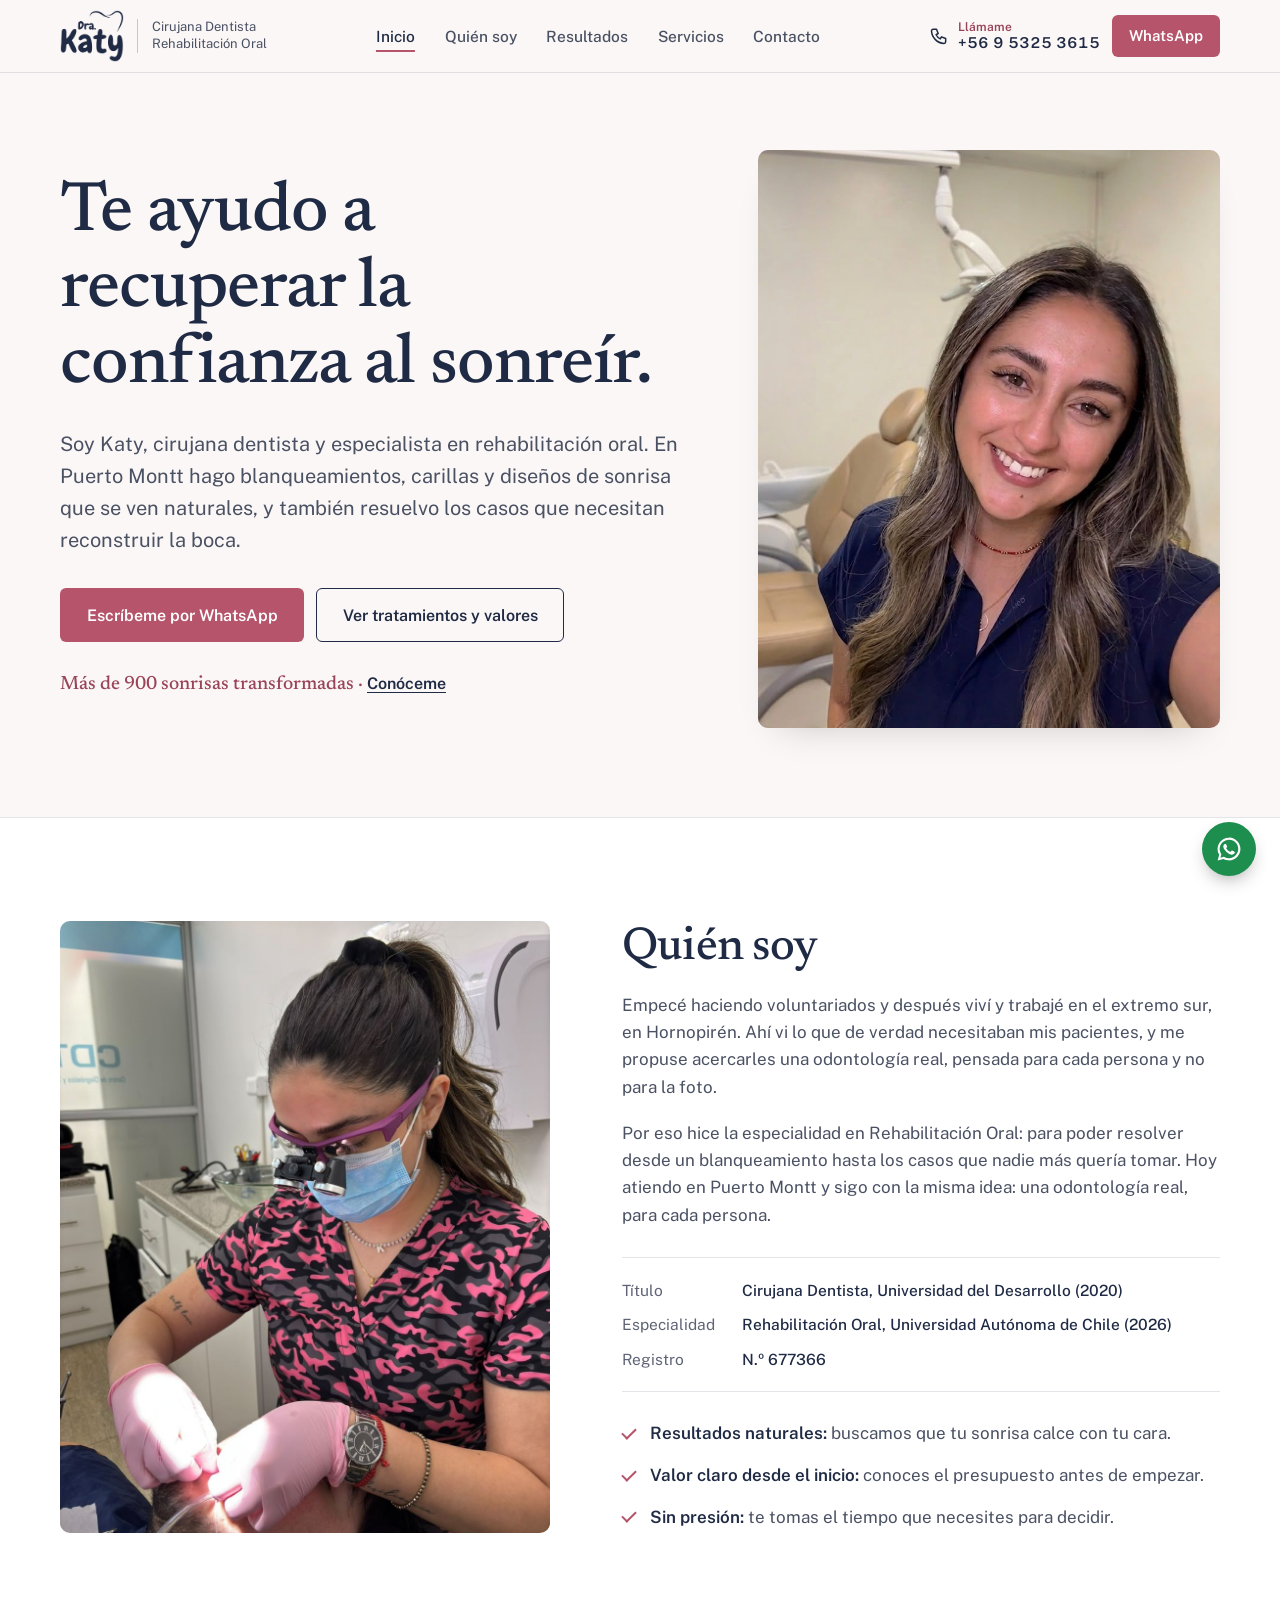
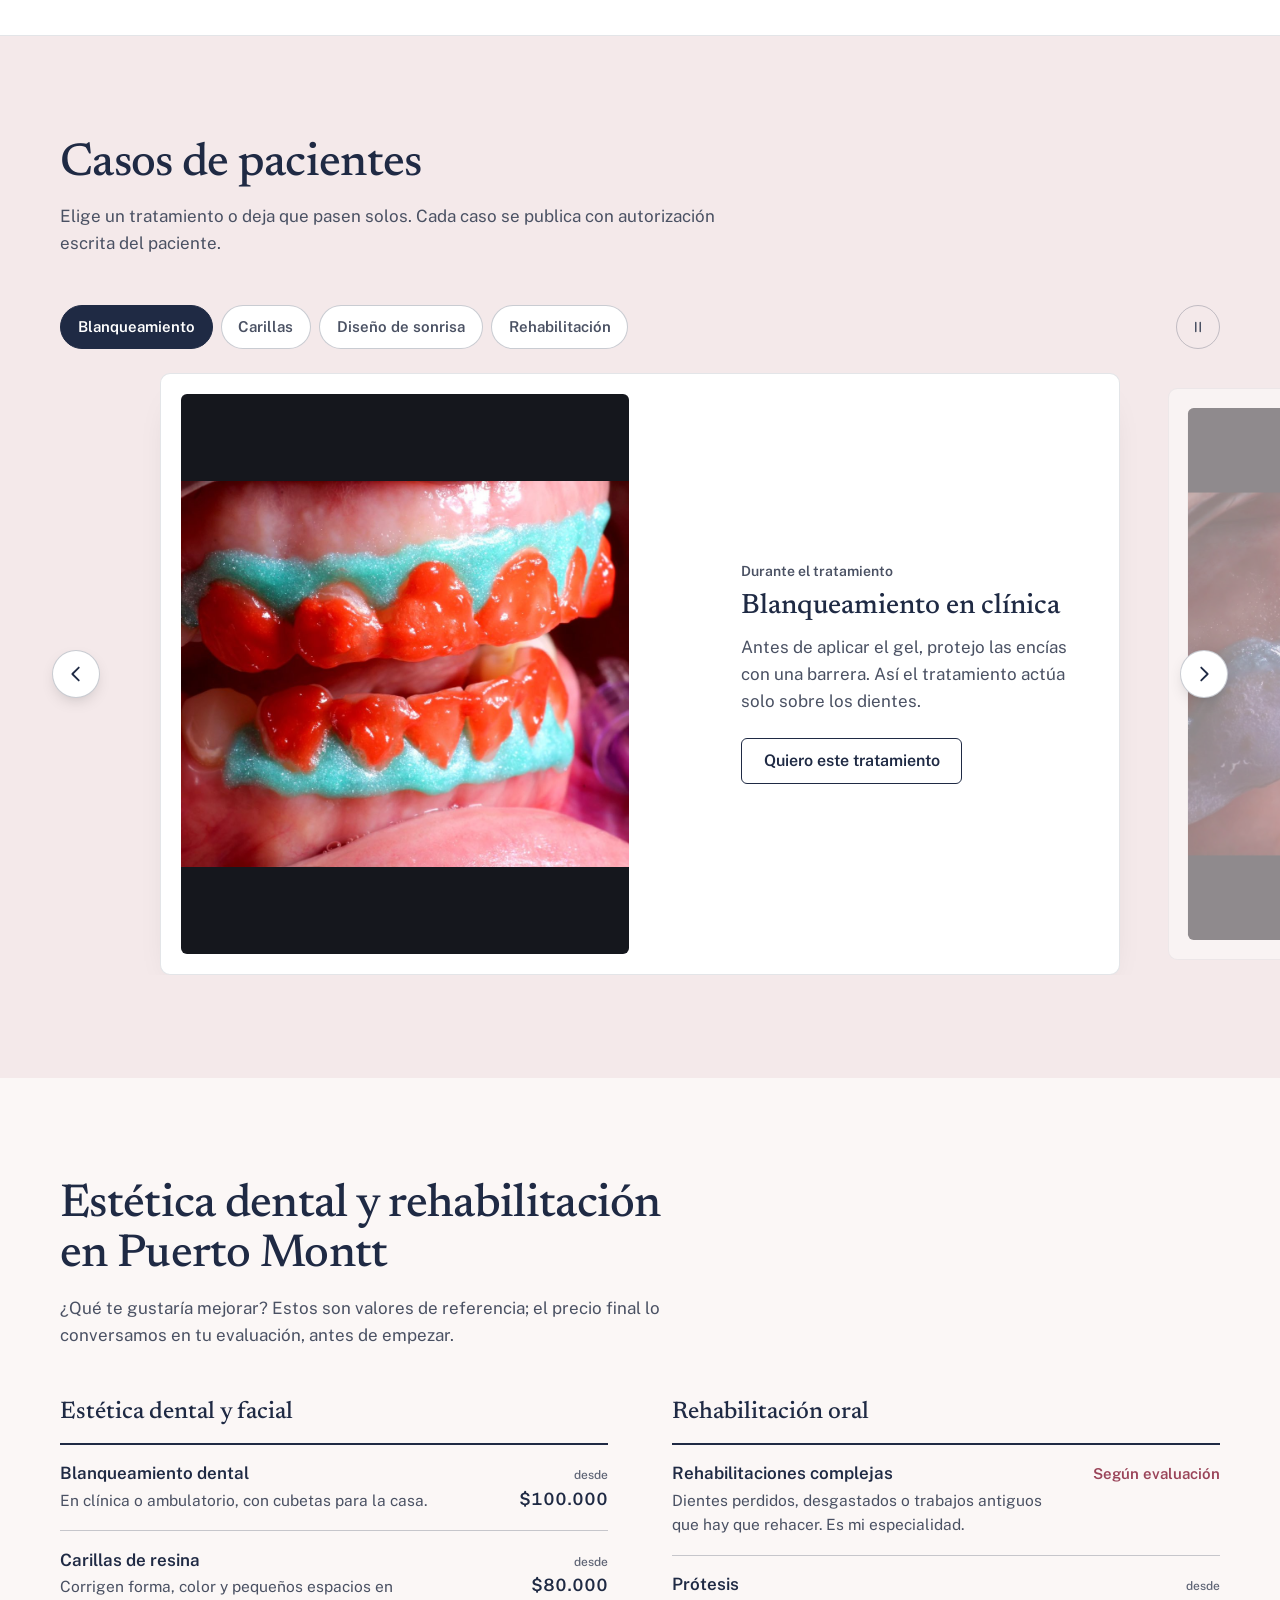
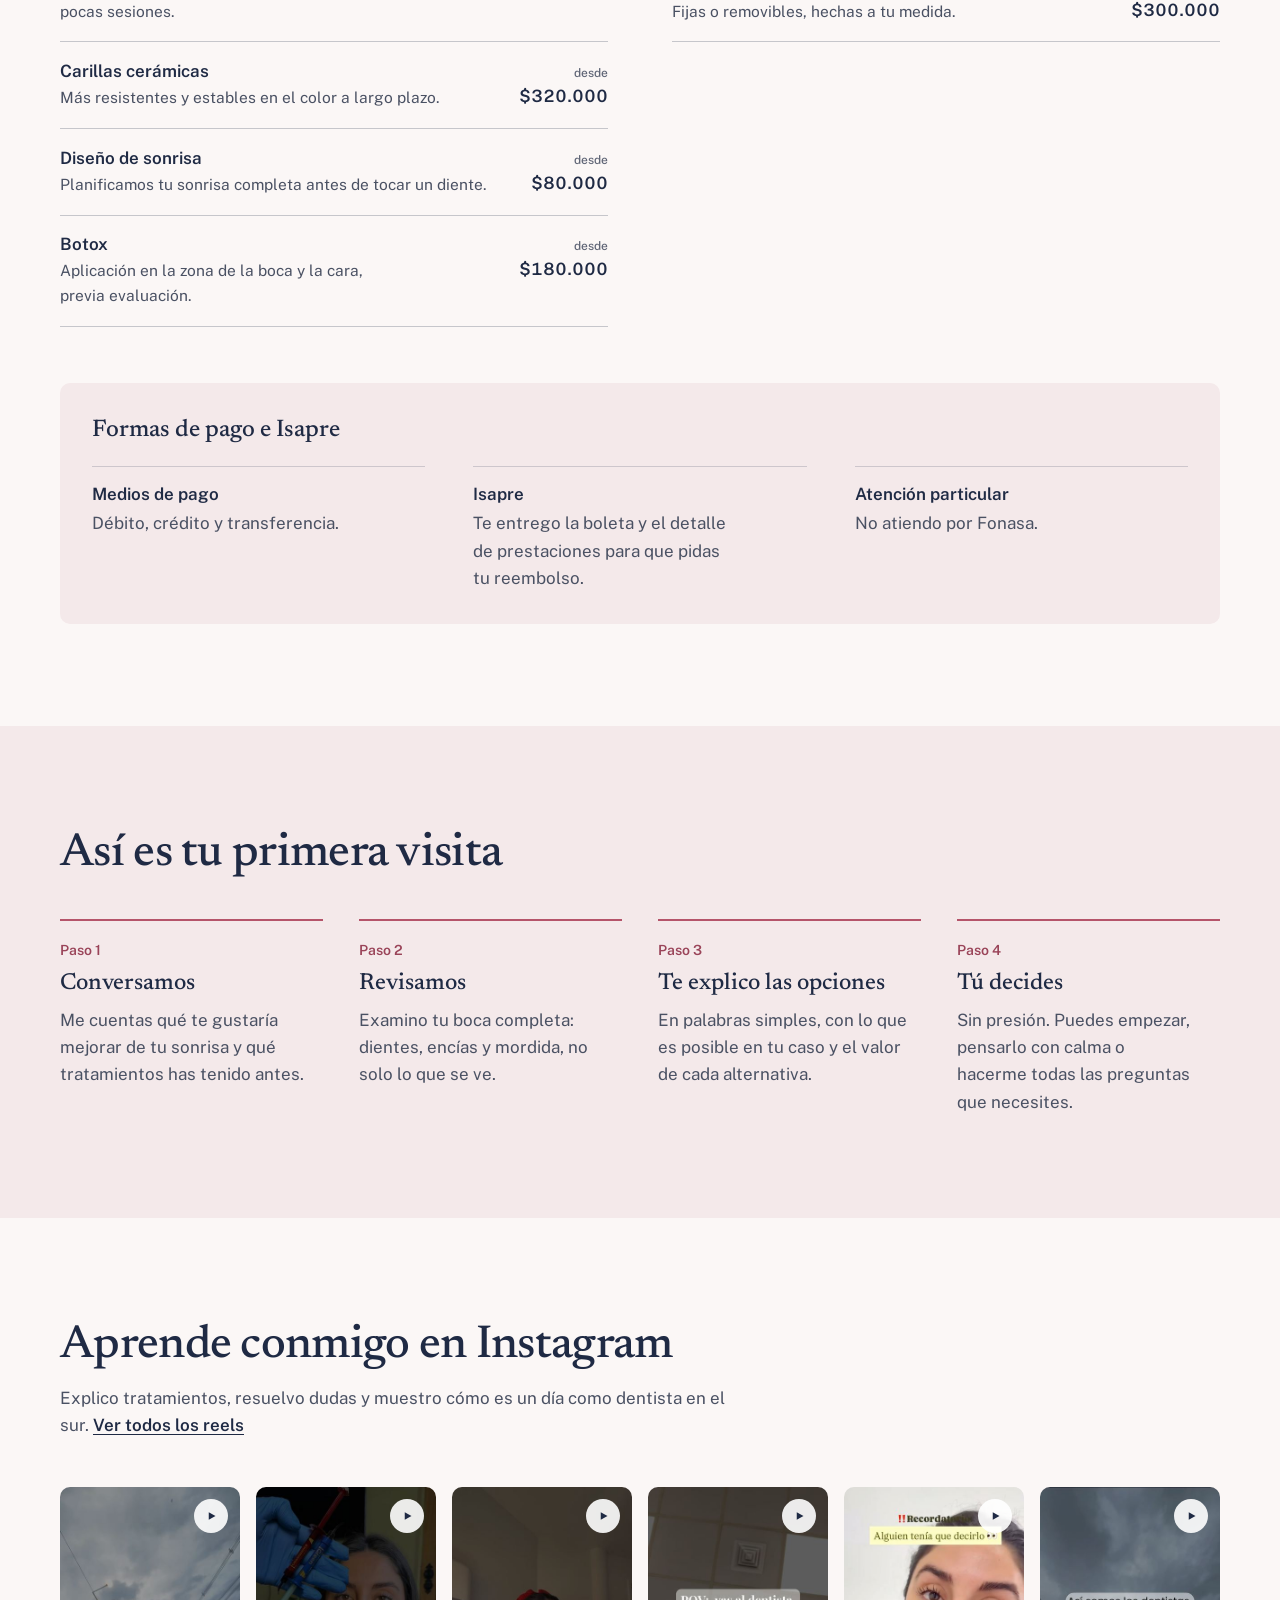
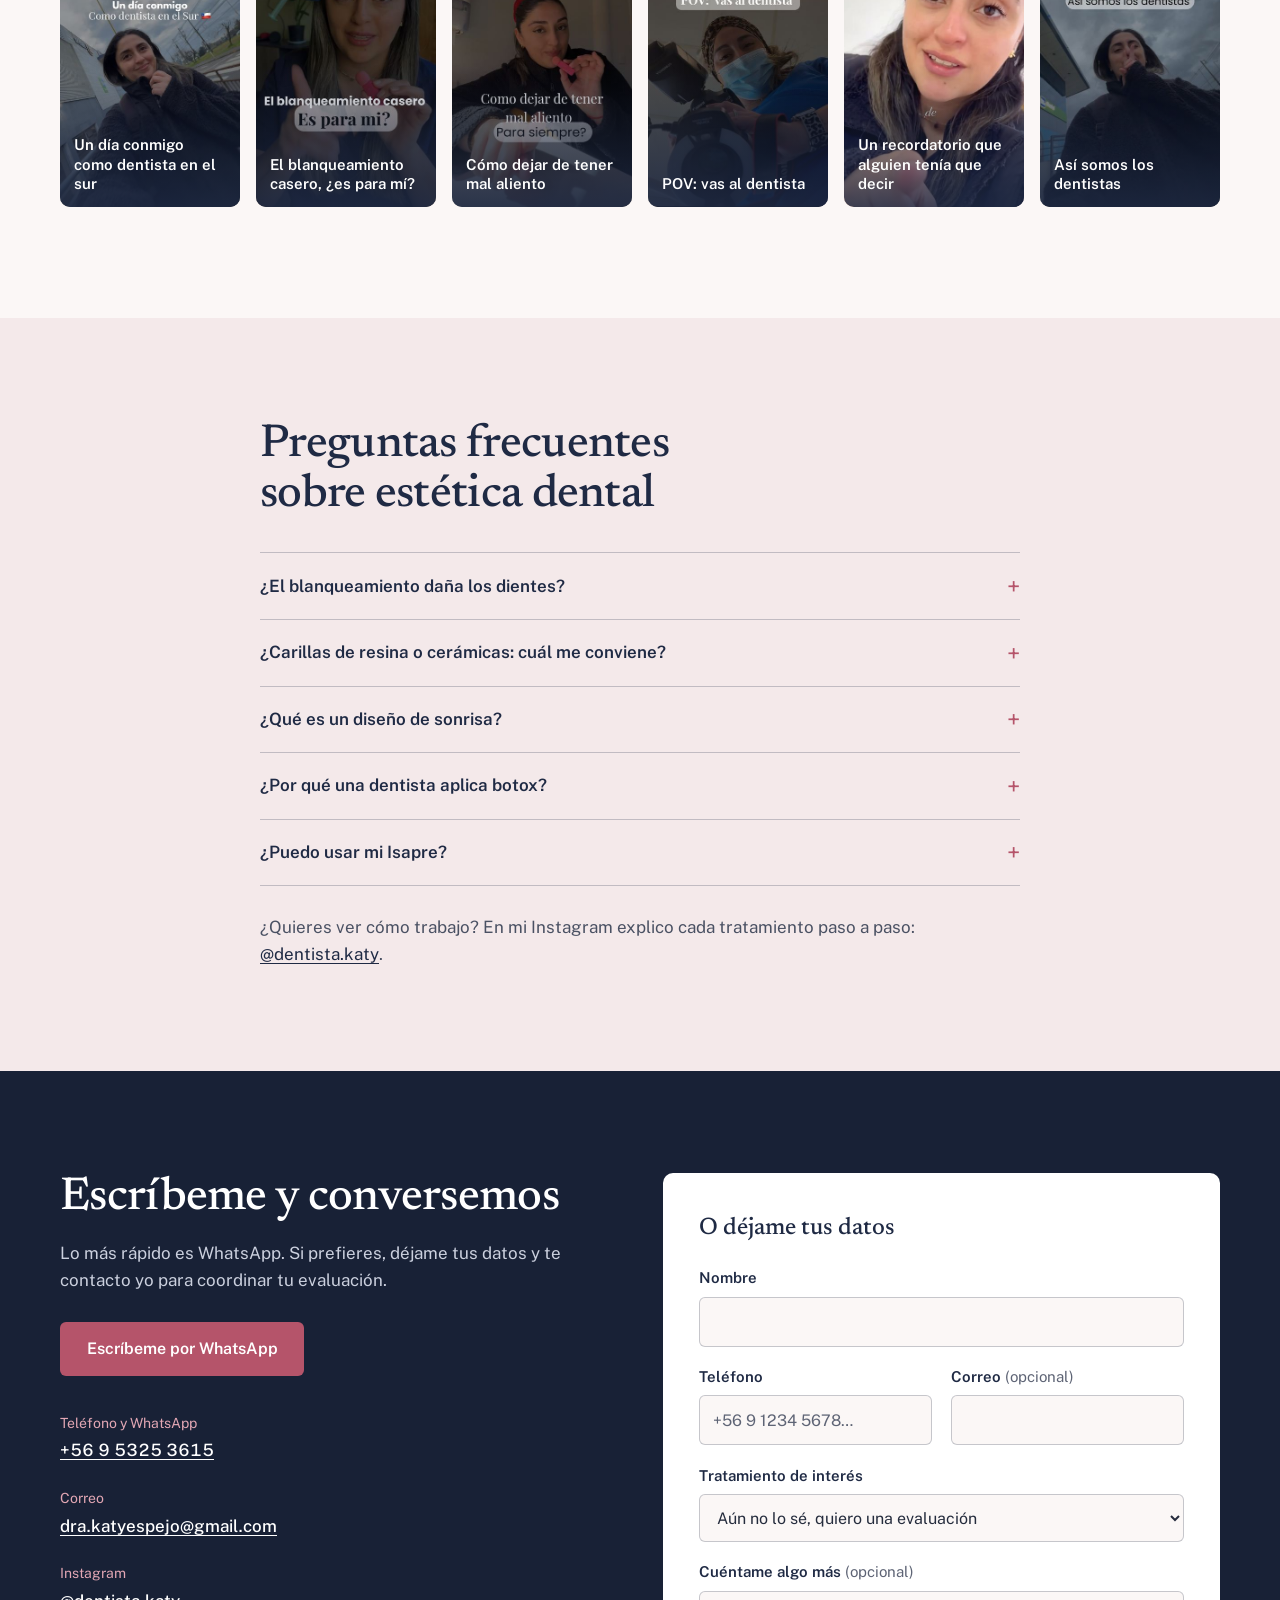
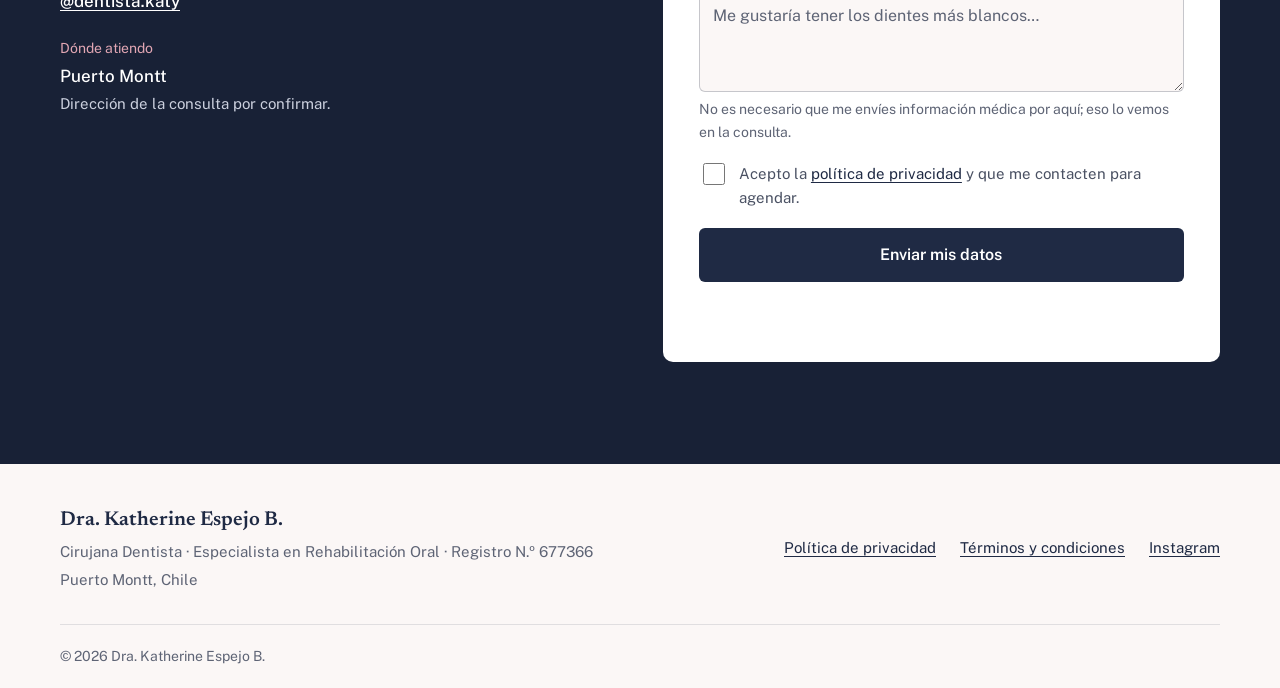
==== commit 9894c54a: "Logo, fotos y casos reales; reels; nuevo orden de secciones - Logo de la Dra. Katy en cabecera, intr" ====
--- a/index.html
+++ b/index.html
@@ -85,7 +85,7 @@
   <!-- Animación inicial: breve, sobria, una vez por sesión. Cuando llegue el logo manuscrito, reemplaza a .intro-name -->
   <div id="intro" class="intro" role="presentation">
     <div class="intro-inner">
-      <p class="intro-name">Dra. Katy Espejo</p>
+      <img class="intro-logo" src="img/logo-katy.png" alt="Dra. Katy" width="640" height="521">
       <span class="intro-rule" aria-hidden="true"></span>
       <p class="intro-role">Dentista en el sur de Chile</p>
     </div>
@@ -94,18 +94,17 @@
 
   <header class="site-header">
     <div class="container header-inner">
-      <!-- Espacio para el logo "Dra Katy": reemplazar el texto por <img src="img/logo-katy.svg" alt="Dra. Katy Espejo"> -->
       <a class="brand" href="#inicio" aria-label="Dra. Katy Espejo, ir al inicio">
-        <span class="brand-name">Dra. Katy Espejo</span>
-        <span class="brand-role"><span class="role-long">Cirujana Dentista · </span>Rehabilitación Oral</span>
+        <img class="brand-logo" src="img/logo-katy.png" alt="" width="640" height="521">
+        <span class="brand-role">Cirujana Dentista<br>Rehabilitación Oral</span>
       </a>
 
       <nav class="main-nav" aria-label="Principal">
         <ul>
           <li><a href="#inicio" data-nav="inicio">Inicio</a></li>
           <li><a href="#quien-soy" data-nav="quien-soy">Quién soy</a></li>
+          <li><a href="#resultados" data-nav="resultados">Resultados</a></li>
           <li><a href="#servicios" data-nav="servicios">Servicios</a></li>
-          <li><a href="#resultados" data-nav="resultados">Resultados</a></li>
           <li><a href="#contacto" data-nav="contacto">Contacto</a></li>
         </ul>
       </nav>
@@ -127,8 +126,8 @@
       <ul class="container">
         <li><a href="#inicio" data-nav="inicio">Inicio</a></li>
         <li><a href="#quien-soy" data-nav="quien-soy">Quién soy</a></li>
+        <li><a href="#resultados" data-nav="resultados">Resultados</a></li>
         <li><a href="#servicios" data-nav="servicios">Servicios</a></li>
-        <li><a href="#resultados" data-nav="resultados">Resultados</a></li>
         <li><a href="#contacto" data-nav="contacto">Contacto</a></li>
       </ul>
     </div>
@@ -141,7 +140,7 @@
       <div class="container hero-grid">
         <div class="hero-copy">
           <div class="hero-avatar" aria-hidden="true">
-            <span class="avatar-ph">Foto</span>
+            <img class="avatar" src="img/katy-retrato.jpg" alt="" width="56" height="56">
             <span><strong>Dra. Katy Espejo</strong><br>Puerto Montt</span>
           </div>
           <h1 id="hero-title">Te ayudo a recuperar la confianza al sonreír.</h1>
@@ -154,9 +153,7 @@
         </div>
 
         <figure class="hero-photo">
-          <div class="photo-ph photo-portrait" role="img" aria-label="Espacio para el retrato de la Dra. Katy">
-            <span>Retrato de la Dra. Katy<br><small>foto real, con delantal y luz natural</small></span>
-          </div>
+          <img class="photo photo-portrait" src="img/katy-retrato.jpg" alt="La Dra. Katy Espejo sonriendo en su box dental, con uniforme azul marino" width="768" height="1364" fetchpriority="high">
         </figure>
       </div>
     </section>
@@ -164,9 +161,7 @@
     <!-- ============ SOBRE MÍ ============ -->
     <section class="section about" id="quien-soy" aria-labelledby="about-title">
       <div class="container about-grid">
-        <div class="photo-ph photo-room" role="img" aria-label="Espacio para una foto de la Dra. Katy en el sur">
-          <span>Foto en el sur<br><small>Hornopirén, Carretera Austral o atendiendo</small></span>
-        </div>
+        <img class="photo photo-room" src="img/katy-atendiendo.jpg" alt="La Dra. Katy atendiendo a un paciente con lupas de magnificación" width="1000" height="1333" loading="lazy">
         <div class="about-copy">
           <h2 id="about-title">Quién soy</h2>
           <p>Empecé haciendo voluntariados y después viví y trabajé en el extremo sur, en Hornopirén. Ahí vi lo que de verdad necesitaban mis pacientes, y me propuse acercarles una odontología real, pensada para cada persona y no para la foto.</p>
@@ -185,8 +180,131 @@
       </div>
     </section>
 
+    <!-- ============ RESULTADOS ============ -->
+    <section class="section section-alt" id="resultados" aria-labelledby="resultados-title">
+      <div class="container">
+        <div class="section-head">
+          <h2 id="resultados-title">Casos de pacientes</h2>
+          <p>Elige un tratamiento o deja que pasen solos. Cada caso se publica con autorización escrita del paciente.</p>
+        </div>
+
+        <!--
+          Carrusel de casos. Para agregar uno: copiar un <article class="case"> con su data-tipo
+          (blanqueamiento, carillas, diseno o rehabilitacion) y poner la foto en img/casos/.
+          Publicar solo con autorización escrita de cada paciente.
+        -->
+        <div class="carousel" id="cases" role="region" aria-roledescription="carrusel" aria-label="Casos de pacientes">
+          <div class="case-types" role="group" aria-label="Tipos de caso">
+            <button type="button" class="case-type" data-tipo="blanqueamiento" aria-current="true">Blanqueamiento</button>
+            <button type="button" class="case-type" data-tipo="carillas">Carillas</button>
+            <button type="button" class="case-type" data-tipo="diseno">Diseño de sonrisa</button>
+            <button type="button" class="case-type" data-tipo="rehabilitacion">Rehabilitación</button>
+            <button type="button" class="case-pause" id="case-play" aria-label="Pausar el carrusel" aria-pressed="false">
+              <svg class="i-pause" viewBox="0 0 24 24" aria-hidden="true"><path d="M9 6v12M15 6v12"/></svg>
+              <svg class="i-play" viewBox="0 0 24 24" aria-hidden="true"><path d="M8 5l11 7-11 7z"/></svg>
+            </button>
+          </div>
+
+          <div class="carousel-stage">
+          <button type="button" class="case-arrow case-arrow-prev" id="case-prev" aria-controls="case-track" aria-label="Caso anterior">
+            <svg viewBox="0 0 24 24" aria-hidden="true"><path d="M15 5l-7 7 7 7"/></svg>
+          </button>
+          <button type="button" class="case-arrow case-arrow-next" id="case-next" aria-controls="case-track" aria-label="Caso siguiente">
+            <svg viewBox="0 0 24 24" aria-hidden="true"><path d="M9 5l7 7-7 7"/></svg>
+          </button>
+          <div class="carousel-viewport">
+            <div class="carousel-track" id="case-track" aria-live="off">
+
+              <article class="case" data-tipo="blanqueamiento" aria-roledescription="diapositiva" aria-label="Blanqueamiento: durante el tratamiento">
+                <figure class="case-media"><img src="img/casos/blanqueamiento-gel.jpg" alt="Blanqueamiento en clínica: gel blanqueador sobre los dientes y barrera protectora sobre las encías" width="1080" height="929" loading="lazy"></figure>
+                <div class="case-info">
+                  <p class="case-kind">Durante el tratamiento</p>
+                  <h3>Blanqueamiento en clínica</h3>
+                  <p>Antes de aplicar el gel, protejo las encías con una barrera. Así el tratamiento actúa solo sobre los dientes.</p>
+                  <a class="btn btn-secondary" href="#contacto" data-motivo="Blanqueamiento dental">Quiero este tratamiento</a>
+                </div>
+              </article>
+
+              <article class="case" data-tipo="blanqueamiento" aria-roledescription="diapositiva" aria-label="Blanqueamiento: detalle del proceso">
+                <figure class="case-media"><img src="img/casos/blanqueamiento-barrera.jpg" alt="Primer plano de un blanqueamiento: gel sobre los dientes y barrera azul en el borde de la encía" width="1080" height="921" loading="lazy"></figure>
+                <div class="case-info">
+                  <p class="case-kind">Durante el tratamiento</p>
+                  <h3>Cuidado en cada detalle</h3>
+                  <p>Cada sesión se controla de cerca para cuidar la sensibilidad y lograr un color parejo y natural.</p>
+                  <a class="btn btn-secondary" href="#contacto" data-motivo="Blanqueamiento dental">Quiero este tratamiento</a>
+                </div>
+              </article>
+
+              <article class="case" data-tipo="carillas" aria-roledescription="diapositiva" aria-label="Carillas: antes y después">
+                <figure class="case-media"><img src="img/casos/carillas-antes-despues.jpg" alt="Dientes frontales antes y después de carillas: arriba con desgaste y manchas, abajo con forma y color parejos" width="1080" height="1350" loading="lazy"></figure>
+                <div class="case-info">
+                  <p class="case-kind">Antes y después</p>
+                  <h3>Carillas</h3>
+                  <p>Dientes frontales con desgaste y manchas, corregidos en forma y color.</p>
+                  <a class="btn btn-secondary" href="#contacto" data-motivo="Carillas de resina">Quiero este tratamiento</a>
+                </div>
+              </article>
+
+              <article class="case" data-tipo="carillas" aria-roledescription="diapositiva" aria-label="Carillas: resultado">
+                <figure class="case-media"><img src="img/casos/carillas-resultado.jpg" alt="Perfil de una sonrisa con carillas terminadas, de brillo y forma natural" width="1080" height="968" loading="lazy"></figure>
+                <div class="case-info">
+                  <p class="case-kind">Resultado</p>
+                  <h3>Carillas con brillo natural</h3>
+                  <p>El objetivo es que se vean como dientes propios: con textura, brillo y forma que calcen con tu cara.</p>
+                  <a class="btn btn-secondary" href="#contacto" data-motivo="Carillas cerámicas">Quiero este tratamiento</a>
+                </div>
+              </article>
+
+              <article class="case" data-tipo="diseno" aria-roledescription="diapositiva" aria-label="Diseño de sonrisa: planificación">
+                <figure class="case-media"><img src="img/casos/diseno-modelo.jpg" alt="Modelo de la boca del paciente con los dientes nuevos planificados, sostenido en la mano" width="900" height="1600" loading="lazy"></figure>
+                <div class="case-info">
+                  <p class="case-kind">Planificación</p>
+                  <h3>Diseño de sonrisa</h3>
+                  <p>Antes de tocar un diente, planificamos la nueva sonrisa en un modelo de tu boca. Así puedes verla antes de decidir.</p>
+                  <a class="btn btn-secondary" href="#contacto" data-motivo="Diseño de sonrisa">Quiero este tratamiento</a>
+                </div>
+              </article>
+
+              <article class="case" data-tipo="diseno" aria-roledescription="diapositiva" aria-label="Diseño de sonrisa: resultado">
+                <figure class="case-media"><img src="img/casos/diseno-resultado.jpg" alt="Sonrisa amplia con dientes frontales de forma y color armónicos" width="1080" height="1029" loading="lazy"></figure>
+                <div class="case-info">
+                  <p class="case-kind">Resultado</p>
+                  <h3>Una sonrisa en armonía</h3>
+                  <p>Forma, tamaño y color pensados en conjunto, para que la sonrisa se vea natural al hablar y al reír.</p>
+                  <a class="btn btn-secondary" href="#contacto" data-motivo="Diseño de sonrisa">Quiero este tratamiento</a>
+                </div>
+              </article>
+
+              <article class="case" data-tipo="rehabilitacion" aria-roledescription="diapositiva" aria-label="Rehabilitación: antes y después">
+                <figure class="case-media"><img src="img/casos/rehabilitacion-antes-despues.jpg" alt="Rehabilitación oral antes y después: arriba dientes desgastados y en mala posición, abajo una dentadura completa y alineada" width="1080" height="1350" loading="lazy"></figure>
+                <div class="case-info">
+                  <p class="case-kind">Antes y después</p>
+                  <h3>Rehabilitación oral completa</h3>
+                  <p>Dientes desgastados, perdidos y en mala posición, rehabilitados para volver a masticar y sonreír con tranquilidad.</p>
+                  <a class="btn btn-secondary" href="#contacto" data-motivo="Rehabilitación compleja">Quiero este tratamiento</a>
+                </div>
+              </article>
+
+              <article class="case" data-tipo="rehabilitacion" aria-roledescription="diapositiva" aria-label="Rehabilitación: resultado">
+                <figure class="case-media"><img src="img/casos/rehabilitacion-paciente.jpg" alt="Paciente sonriendo de frente y de perfil después de su tratamiento, con un primer plano de sus dientes" width="1080" height="1350" loading="lazy"></figure>
+                <div class="case-info">
+                  <p class="case-kind">Resultado</p>
+                  <h3>Volver a sonreír</h3>
+                  <p>El resultado se mide en la sonrisa de cada paciente: de frente, de perfil y en el día a día.</p>
+                  <a class="btn btn-secondary" href="#contacto" data-motivo="Rehabilitación compleja">Quiero este tratamiento</a>
+                </div>
+              </article>
+
+            </div>
+          </div>
+          </div>
+
+        </div>
+      </div>
+    </section>
+
     <!-- ============ SERVICIOS ============ -->
-    <section class="section section-alt" id="servicios" aria-labelledby="servicios-title">
+    <section class="section" id="servicios" aria-labelledby="servicios-title">
       <div class="container">
         <div class="section-head">
           <h2 id="servicios-title">Estética dental y rehabilitación en Puerto Montt</h2>
@@ -234,11 +352,29 @@
             </ul>
           </div>
         </div>
+
+        <div class="pay-block">
+          <h3 id="pagos-title">Formas de pago e Isapre</h3>
+          <div class="pay-grid">
+            <div>
+              <h4>Medios de pago</h4>
+              <p>Débito, crédito y transferencia.</p>
+            </div>
+            <div>
+              <h4>Isapre</h4>
+              <p>Te entrego la boleta y el detalle de prestaciones para que pidas tu reembolso.</p>
+            </div>
+            <div>
+              <h4>Atención particular</h4>
+              <p>No atiendo por Fonasa.</p>
+            </div>
+          </div>
+        </div>
       </div>
     </section>
 
     <!-- ============ PRIMERA VISITA ============ -->
-    <section class="section" aria-labelledby="visita-title">
+    <section class="section section-alt" aria-labelledby="visita-title">
       <div class="container visit">
         <h2 id="visita-title">Así es tu primera visita</h2>
         <ol class="steps">
@@ -262,116 +398,22 @@
       </div>
     </section>
 
-    <!-- ============ RESULTADOS ============ -->
-    <section class="section section-alt" id="resultados" aria-labelledby="resultados-title">
+    <!-- ============ REELS ============ -->
+    <section class="section reels" id="instagram" aria-labelledby="reels-title">
       <div class="container">
-        <div class="section-head">
-          <h2 id="resultados-title">Casos de pacientes</h2>
-          <p>Elige un tratamiento o deja que pasen solos. Desliza sobre la foto para comparar el antes y el después. Cada caso se publica con autorización escrita del paciente.</p>
-        </div>
-
-        <!--
-          Carrusel de casos. Para agregar un caso real:
-          1) copiar un <article class="case"> y un botón en .case-types con el mismo orden;
-          2) reemplazar .ph-antes / .ph-despues por <img src="..." alt="..." width="1200" height="750" loading="lazy">.
-          Publicar solo con autorización escrita de cada paciente.
-        -->
-        <div class="carousel" id="cases" role="region" aria-roledescription="carrusel" aria-label="Casos de pacientes">
-          <div class="case-types" role="group" aria-label="Tipos de caso">
-            <button type="button" class="case-type" data-go="0" aria-current="true">Blanqueamiento</button>
-            <button type="button" class="case-type" data-go="1">Carillas</button>
-            <button type="button" class="case-type" data-go="2">Diseño de sonrisa</button>
-            <button type="button" class="case-type" data-go="3">Rehabilitación</button>
-            <button type="button" class="case-pause" id="case-play" aria-label="Pausar el carrusel" aria-pressed="false">
-              <svg class="i-pause" viewBox="0 0 24 24" aria-hidden="true"><path d="M9 6v12M15 6v12"/></svg>
-              <svg class="i-play" viewBox="0 0 24 24" aria-hidden="true"><path d="M8 5l11 7-11 7z"/></svg>
-            </button>
-          </div>
-
-          <div class="carousel-viewport">
-            <div class="carousel-track" id="case-track" aria-live="off">
-
-              <article class="case" aria-roledescription="diapositiva" aria-label="Caso 1 de 4: Blanqueamiento dental">
-                <div class="ba" style="--pos:50%">
-                  <div class="ba-img ph-antes"><span class="ba-tag">Antes</span></div>
-                  <div class="ba-img ba-despues ph-despues"><span class="ba-tag">Después</span></div>
-                  <div class="ba-handle" aria-hidden="true"><span></span></div>
-                  <input class="ba-range" type="range" min="0" max="100" value="50" aria-label="Comparar antes y después: blanqueamiento">
-                </div>
-                <div class="case-info">
-                  <h3>Blanqueamiento dental</h3>
-                  <p>Espacio para un caso real de blanqueamiento, con una breve descripción del tratamiento.</p>
-                  <a class="btn btn-secondary" href="#contacto" data-motivo="Blanqueamiento dental">Quiero este tratamiento</a>
-                </div>
-              </article>
-
-              <article class="case" aria-roledescription="diapositiva" aria-label="Caso 2 de 4: Carillas">
-                <div class="ba" style="--pos:50%">
-                  <div class="ba-img ph-antes"><span class="ba-tag">Antes</span></div>
-                  <div class="ba-img ba-despues ph-despues"><span class="ba-tag">Después</span></div>
-                  <div class="ba-handle" aria-hidden="true"><span></span></div>
-                  <input class="ba-range" type="range" min="0" max="100" value="50" aria-label="Comparar antes y después: carillas">
-                </div>
-                <div class="case-info">
-                  <h3>Carillas</h3>
-                  <p>Espacio para un caso real de carillas de resina o cerámicas.</p>
-                  <a class="btn btn-secondary" href="#contacto" data-motivo="Carillas de resina">Quiero este tratamiento</a>
-                </div>
-              </article>
-
-              <article class="case" aria-roledescription="diapositiva" aria-label="Caso 3 de 4: Diseño de sonrisa">
-                <div class="ba" style="--pos:50%">
-                  <div class="ba-img ph-antes"><span class="ba-tag">Antes</span></div>
-                  <div class="ba-img ba-despues ph-despues"><span class="ba-tag">Después</span></div>
-                  <div class="ba-handle" aria-hidden="true"><span></span></div>
-                  <input class="ba-range" type="range" min="0" max="100" value="50" aria-label="Comparar antes y después: diseño de sonrisa">
-                </div>
-                <div class="case-info">
-                  <h3>Diseño de sonrisa</h3>
-                  <p>Espacio para un caso real de diseño de sonrisa.</p>
-                  <a class="btn btn-secondary" href="#contacto" data-motivo="Diseño de sonrisa">Quiero este tratamiento</a>
-                </div>
-              </article>
-
-              <article class="case" aria-roledescription="diapositiva" aria-label="Caso 4 de 4: Rehabilitación oral">
-                <div class="ba" style="--pos:50%">
-                  <div class="ba-img ph-antes"><span class="ba-tag">Antes</span></div>
-                  <div class="ba-img ba-despues ph-despues"><span class="ba-tag">Después</span></div>
-                  <div class="ba-handle" aria-hidden="true"><span></span></div>
-                  <input class="ba-range" type="range" min="0" max="100" value="50" aria-label="Comparar antes y después: rehabilitación">
-                </div>
-                <div class="case-info">
-                  <h3>Rehabilitación oral</h3>
-                  <p>Espacio para un caso real de rehabilitación o prótesis.</p>
-                  <a class="btn btn-secondary" href="#contacto" data-motivo="Rehabilitación compleja">Quiero este tratamiento</a>
-                </div>
-              </article>
-
-            </div>
-          </div>
-
-        </div>
-      </div>
-    </section>
-
-    <!-- ============ PAGOS ============ -->
-    <section class="section" aria-labelledby="pagos-title">
-      <div class="container">
-        <h2 id="pagos-title" class="h2-left">Formas de pago e Isapre</h2>
-        <div class="pay-grid">
-          <div>
-            <h3>Medios de pago</h3>
-            <p>Débito, crédito y transferencia.</p>
-          </div>
-          <div>
-            <h3>Isapre</h3>
-            <p>Te entrego la boleta y el detalle de prestaciones para que pidas tu reembolso.</p>
-          </div>
-          <div>
-            <h3>Atención particular</h3>
-            <p>No atiendo por Fonasa.</p>
-          </div>
-        </div>
+        <div class="section-head reels-head">
+          <h2 id="reels-title">Aprende conmigo en Instagram</h2>
+          <p>Explico tratamientos, resuelvo dudas y muestro cómo es un día como dentista en el sur. <a href="https://www.instagram.com/dentista.katy/reels/" target="_blank" rel="noopener">Ver todos los reels<span class="sr-only"> (se abre en otra pestaña)</span></a></p>
+        </div>
+        <!-- Portadas guardadas en img/reels/: el sitio no carga Instagram hasta que la persona toca un reel -->
+        <ul class="reels-strip">
+          <li><a class="reel" href="https://www.instagram.com/dentista.katy/reel/DfqGK6Qx9mC/" target="_blank" rel="noopener"><img src="img/reels/DfqGK6Qx9mC.jpg" alt="" width="400" height="711" loading="lazy"><span class="reel-title">Un día conmigo como dentista en el sur<span class="sr-only"> (reel en Instagram, se abre en otra pestaña)</span></span></a></li>
+          <li><a class="reel" href="https://www.instagram.com/dentista.katy/reel/Db4LUw8RAOW/" target="_blank" rel="noopener"><img src="img/reels/Db4LUw8RAOW.jpg" alt="" width="400" height="711" loading="lazy"><span class="reel-title">El blanqueamiento casero, ¿es para mí?<span class="sr-only"> (reel en Instagram, se abre en otra pestaña)</span></span></a></li>
+          <li><a class="reel" href="https://www.instagram.com/dentista.katy/reel/DdC0AIIxa2G/" target="_blank" rel="noopener"><img src="img/reels/DdC0AIIxa2G.jpg" alt="" width="400" height="711" loading="lazy"><span class="reel-title">Cómo dejar de tener mal aliento<span class="sr-only"> (reel en Instagram, se abre en otra pestaña)</span></span></a></li>
+          <li><a class="reel" href="https://www.instagram.com/dentista.katy/reel/DcPaOQbxSv2/" target="_blank" rel="noopener"><img src="img/reels/DcPaOQbxSv2.jpg" alt="" width="400" height="711" loading="lazy"><span class="reel-title">POV: vas al dentista<span class="sr-only"> (reel en Instagram, se abre en otra pestaña)</span></span></a></li>
+          <li><a class="reel" href="https://www.instagram.com/dentista.katy/reel/Da1Ga6BRIRC/" target="_blank" rel="noopener"><img src="img/reels/Da1Ga6BRIRC.jpg" alt="" width="400" height="711" loading="lazy"><span class="reel-title">Un recordatorio que alguien tenía que decir<span class="sr-only"> (reel en Instagram, se abre en otra pestaña)</span></span></a></li>
+          <li><a class="reel" href="https://www.instagram.com/dentista.katy/reel/Der9Ob8xfN-/" target="_blank" rel="noopener"><img src="img/reels/Der9Ob8xfN-.jpg" alt="" width="400" height="711" loading="lazy"><span class="reel-title">Así somos los dentistas<span class="sr-only"> (reel en Instagram, se abre en otra pestaña)</span></span></a></li>
+        </ul>
       </div>
     </section>
 
--- a/styles.css
+++ b/styles.css
@@ -32,7 +32,7 @@
 
   --line: rgba(var(--navy-rgb), .12);
   --line-strong: rgba(var(--navy-rgb), .24);
-  --shadow: 0 18px 36px -22px rgba(var(--navy-rgb), .35);
+  --shadow: 0 18px 36px -22px rgba(0, 0, 0, .22);   /* sombra neutra de elevación */
 
   --radius: 6px;
   --radius-lg: 10px;
@@ -107,8 +107,8 @@
 html.intro-activa { overflow: hidden; }
 .intro.salir { opacity: 0; visibility: hidden; }
 .intro-inner { text-align: center; padding: 1rem; }
-.intro-name {
-  font-family: var(--serif); font-weight: 500; font-size: clamp(2.2rem, 6vw, 3.4rem); letter-spacing: -.01em; color: var(--ink);
+.intro-logo {
+  width: min(240px, 58vw); height: auto; margin: 0 auto;
   opacity: 0; transform: translateY(10px); animation: rise .9s .1s var(--ease) forwards;
 }
 .intro-rule {
@@ -128,9 +128,10 @@
 /* ---------- Cabecera ---------- */
 .site-header { position: sticky; top: 0; z-index: 50; background: rgba(var(--bg-rgb), .96); border-bottom: 1px solid var(--line); }
 .header-inner { height: var(--header-h); display: flex; align-items: center; justify-content: space-between; gap: 1.25rem; }
-.brand { display: grid; text-decoration: none; line-height: 1.15; min-width: 0; }
-.brand-name { font-family: var(--serif); font-size: 1.3rem; font-weight: 600; color: var(--ink); white-space: nowrap; }
-.brand-role { font-size: .8125rem; color: var(--text-2); white-space: nowrap; }
+.brand { display: flex; align-items: center; gap: .85rem; text-decoration: none; min-width: 0; }
+.brand-logo { height: 52px; width: auto; flex: none; }
+.brand-role { padding-left: .85rem; border-left: 1px solid var(--line-strong); font-size: .8125rem; line-height: 1.3; color: var(--text-2); white-space: nowrap; }
+@media (max-width: 400px) { .brand-role { display: none; } }
 .main-nav ul { display: flex; gap: .25rem; }
 .main-nav a { display: block; padding: .55rem .8rem; border-radius: var(--radius); font-size: .9688rem; font-weight: 500; color: var(--text-2); text-decoration: none; }
 .main-nav a:hover { color: var(--ink); background: var(--alt); }
@@ -157,7 +158,6 @@
   .menu-toggle { display: inline-grid; }
   .header-actions { gap: .25rem; }
 }
-@media (max-width: 480px) { .role-long { display: none; } }
 @media (min-width: 861px) { .mobile-menu { display: none !important; } }
 
 /* ---------- Secciones ---------- */
@@ -174,10 +174,9 @@
 @media (min-width: 940px) { .hero-grid { grid-template-columns: 1.15fr .85fr; gap: 4.5rem; } }
 .hero-avatar { display: flex; align-items: center; gap: .8rem; margin-bottom: 1.25rem; font-size: .9375rem; color: var(--text-2); line-height: 1.35; }
 .hero-avatar strong { color: var(--ink); font-weight: 600; }
-.avatar-ph {
-  flex: none; display: grid; place-items: center; width: 56px; height: 56px; border-radius: 50%;
-  background: linear-gradient(160deg, #2E3B5C, #1C2540); color: #E3E6EE; font-size: .75rem; font-weight: 600;
-  box-shadow: 0 0 0 3px var(--bg), 0 0 0 5px var(--rose-soft);
+.avatar {
+  flex: none; width: 56px; height: 56px; border-radius: 50%; object-fit: cover; object-position: 50% 30%;
+  border: 3px solid var(--bg); outline: 2px solid var(--rose-soft); outline-offset: 0;
 }
 @media (min-width: 940px) { .hero-avatar { display: none; } }
 h1 { font-size: clamp(2.6rem, 6.2vw, 4.4rem); max-width: 17ch; }
@@ -199,8 +198,9 @@
   background: linear-gradient(160deg, #2E3B5C 0%, #1C2540 100%);
 }
 .photo-ph small { display: block; margin-top: .35rem; font-size: .8125rem; font-weight: 400; color: #B6BDD0; }
-.photo-portrait { aspect-ratio: 4 / 5; box-shadow: var(--shadow); }
-.photo-room { aspect-ratio: 4 / 3; }
+.photo { width: 100%; height: auto; border-radius: var(--radius-lg); object-fit: cover; background: var(--alt); }
+.photo-portrait { aspect-ratio: 4 / 5; object-position: 50% 35%; box-shadow: var(--shadow); }
+.photo-room { aspect-ratio: 4 / 5; object-position: 50% 30%; max-height: 640px; }
 
 /* ---------- Sobre mí ---------- */
 .about { background: var(--surface); border-block: 1px solid var(--line); }
@@ -254,6 +254,24 @@
 .case-pause[aria-pressed="true"] .i-play { display: block; fill: currentColor; }
 .case-pause[aria-pressed="true"] .i-pause { display: none; }
 
+/* Flechas a los lados del caso, sobre las tarjetas que se asoman */
+.carousel-stage { position: relative; }
+.case-arrow {
+  position: absolute; top: 50%; z-index: 5; transform: translateY(-50%);
+  display: grid; place-items: center; width: 48px; height: 48px; border-radius: 50%;
+  border: 1px solid var(--line-strong); background: var(--surface); color: var(--navy);
+  box-shadow: 0 6px 18px -8px rgba(0, 0, 0, .3);
+  transition: background-color .2s, color .2s, border-color .2s;
+}
+.case-arrow:hover { background: var(--navy); border-color: var(--navy); color: #fff; }
+.case-arrow svg { width: 22px; height: 22px; fill: none; stroke: currentColor; stroke-width: 2; stroke-linecap: round; stroke-linejoin: round; }
+.case-arrow-prev { left: -.5rem; }
+.case-arrow-next { right: -.5rem; }
+@media (max-width: 899px) {
+  .case-arrow { top: min(30vw, 190px); width: 44px; height: 44px; }  /* a la altura de la foto en el celular */
+  .case-arrow-prev { left: -.25rem; }
+  .case-arrow-next { right: -.25rem; }
+}
 .carousel-viewport { overflow: hidden; margin-inline: calc(50% - 50vw); padding-inline: calc(50vw - 50%); }
 .carousel-track { display: flex; gap: 1.5rem; touch-action: pan-y; transition: transform .6s var(--ease); will-change: transform; }
 .carousel-track.dragging { transition: none; }
@@ -269,33 +287,44 @@
 .case-info p { color: var(--text-2); }
 .case-info .btn { margin-top: 1.4rem; }
 
-.ba { position: relative; aspect-ratio: 16 / 10; border-radius: var(--radius); overflow: hidden; user-select: none; touch-action: pan-y; }
-.ba-img { position: absolute; inset: 0; display: grid; place-items: center; color: var(--muted); font-size: .875rem; }
-.ph-antes { background: #E8E3E4; }
-.ph-despues { background: #F6EFF0; }
-.ph-antes { justify-items: start; padding-left: 12%; }
-.ph-despues { justify-items: end; padding-right: 12%; }
-.ph-antes::after { content: "Foto antes"; }
-.ph-despues::after { content: "Foto después"; }
-.ba-despues { clip-path: inset(0 0 0 var(--pos)); }
-.ba-tag { position: absolute; top: .9rem; z-index: 1; padding: .25rem .65rem; border-radius: 4px; font-size: .8125rem; font-weight: 600; background: rgba(var(--navy-rgb), .85); color: #fff; }
-.ph-antes .ba-tag { left: .9rem; }
-.ba-despues .ba-tag { right: .9rem; }
-.ba-handle { position: absolute; top: 0; bottom: 0; left: var(--pos); width: 2px; margin-left: -1px; background: #fff; box-shadow: 0 0 0 1px rgba(var(--navy-rgb), .15); pointer-events: none; z-index: 2; }
-.ba-handle span { position: absolute; top: 50%; left: 50%; width: 44px; height: 44px; transform: translate(-50%, -50%); border-radius: 50%; background: #fff; box-shadow: 0 4px 14px rgba(var(--navy-rgb), .3); }
-.ba-handle span::before, .ba-handle span::after { content: ""; position: absolute; top: 50%; width: 8px; height: 8px; margin-top: -4px; border: solid var(--navy); border-width: 0 0 2px 2px; }
-.ba-handle span::before { left: 11px; transform: rotate(45deg); }
-.ba-handle span::after { right: 11px; transform: rotate(-135deg); }
-.ba-range { position: absolute; inset: 0; z-index: 3; width: 100%; height: 100%; margin: 0; opacity: 0; cursor: ew-resize; }
-.case:not(.is-active) .ba-range { pointer-events: none; }
-.ba:has(.ba-range:focus-visible) { outline: 2px solid var(--navy); outline-offset: 4px; }
+.case-kind { font-size: .875rem; font-weight: 600; color: var(--rose-hover); margin-bottom: .35rem; }
+
+/* Foto del caso: marco oscuro clínico, la imagen se ve completa (no se recorta el antes/después) */
+.case-media { margin: 0; aspect-ratio: 4 / 5; max-height: 560px; border-radius: var(--radius); overflow: hidden; background: #15171D; display: grid; place-items: center; }
+.case-media img { width: 100%; height: 100%; object-fit: contain; }
+@media (max-width: 899px) { .case-media { aspect-ratio: 1 / 1; } }
+
+/* ---------- Reels de Instagram ---------- */
+.reels-head p a { font-weight: 600; white-space: nowrap; }
+.reels-strip {
+  display: grid; grid-auto-flow: column; grid-auto-columns: minmax(170px, 1fr); gap: 1rem;
+  overflow-x: auto; overscroll-behavior-x: contain; scroll-snap-type: x mandatory; padding-bottom: .5rem;
+  scrollbar-width: thin;
+}
+@media (max-width: 760px) { .reels-strip { grid-auto-columns: 46%; margin-inline: calc(50% - 50vw); padding-inline: calc(50vw - 50%); scroll-padding-inline: calc(50vw - 50%); } }
+.reels-strip li { scroll-snap-align: start; }
+.reel { position: relative; display: block; aspect-ratio: 9 / 16; border-radius: var(--radius-lg); overflow: hidden; background: var(--navy-deep); text-decoration: none; }
+.reel img { width: 100%; height: 100%; object-fit: cover; transition: transform .5s var(--ease); }
+.reel::before {
+  content: ""; position: absolute; inset: 0; z-index: 1;
+  background: linear-gradient(to top, rgba(var(--navy-rgb), .85) 0%, rgba(var(--navy-rgb), 0) 45%);
+}
+.reel::after {
+  content: ""; position: absolute; top: .75rem; right: .75rem; z-index: 2; width: 34px; height: 34px; border-radius: 50%;
+  background: rgba(255, 255, 255, .9) url("data:image/svg+xml,%3Csvg xmlns='http://www.w3.org/2000/svg' viewBox='0 0 24 24'%3E%3Cpath d='M9 7l9 5-9 5z' fill='%231F2A44'/%3E%3C/svg%3E") center / 18px no-repeat;
+}
+.reel-title { position: absolute; left: .85rem; right: .85rem; bottom: .85rem; z-index: 2; color: #fff; font-weight: 600; font-size: .9375rem; line-height: 1.3; }
+.reel:hover img { transform: scale(1.04); }
 
 
 /* ---------- Pagos ---------- */
 .pay-grid { display: grid; gap: 2rem; }
 @media (min-width: 800px) { .pay-grid { grid-template-columns: repeat(3, 1fr); gap: 3rem; } }
 .pay-grid > div { padding-top: 1rem; border-top: 1px solid var(--line-strong); }
-.pay-grid h3 { font-size: 1.125rem; margin-bottom: .4rem; }
+.pay-block { margin-top: clamp(2.5rem, 5vw, 3.5rem); padding: clamp(1.25rem, 3vw, 2rem); background: var(--alt); border-radius: var(--radius-lg); }
+.pay-block > h3 { font-family: var(--serif); font-size: 1.5rem; font-weight: 500; margin-bottom: 1.25rem; }
+.pay-block .pay-grid > div { border-top-color: rgba(var(--navy-rgb), .18); }
+.pay-grid h4 { font-size: 1.0625rem; margin-bottom: .35rem; }
 .pay-grid p { color: var(--text-2); }
 
 /* ---------- FAQ ---------- */
@@ -336,7 +365,7 @@
 }
 .field input::placeholder, .field textarea::placeholder { color: var(--muted); }
 .field textarea { resize: vertical; min-height: 96px; }
-.field input:focus, .field select:focus, .field textarea:focus { outline: none; border-color: var(--navy); box-shadow: 0 0 0 3px var(--navy-tint); }
+.field input:focus, .field select:focus, .field textarea:focus { outline: 3px solid var(--navy-tint); outline-offset: 0; border-color: var(--navy); }
 .field-hint { font-size: .875rem; color: var(--muted); }
 .field-error { display: none; font-size: .875rem; font-weight: 600; color: #A3261C; }
 .field.invalid input, .field.invalid select { border-color: #A3261C; }
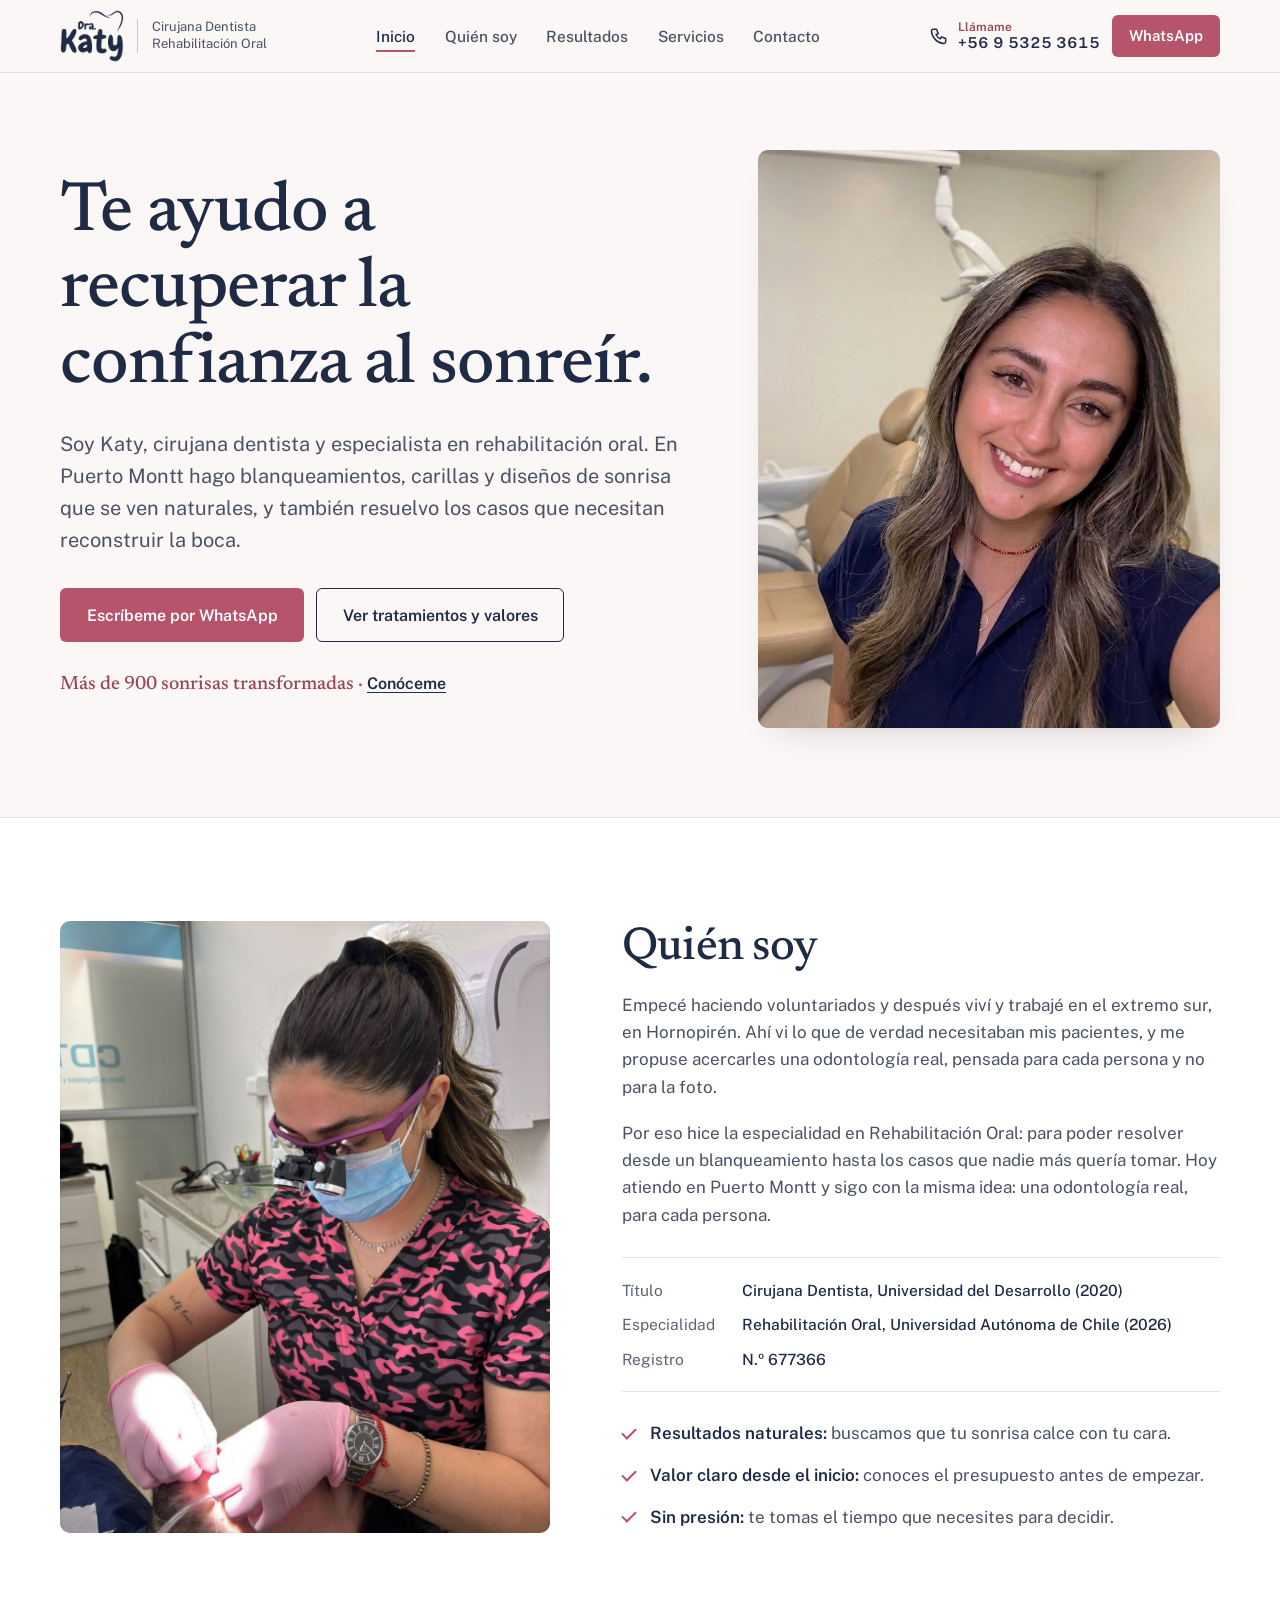
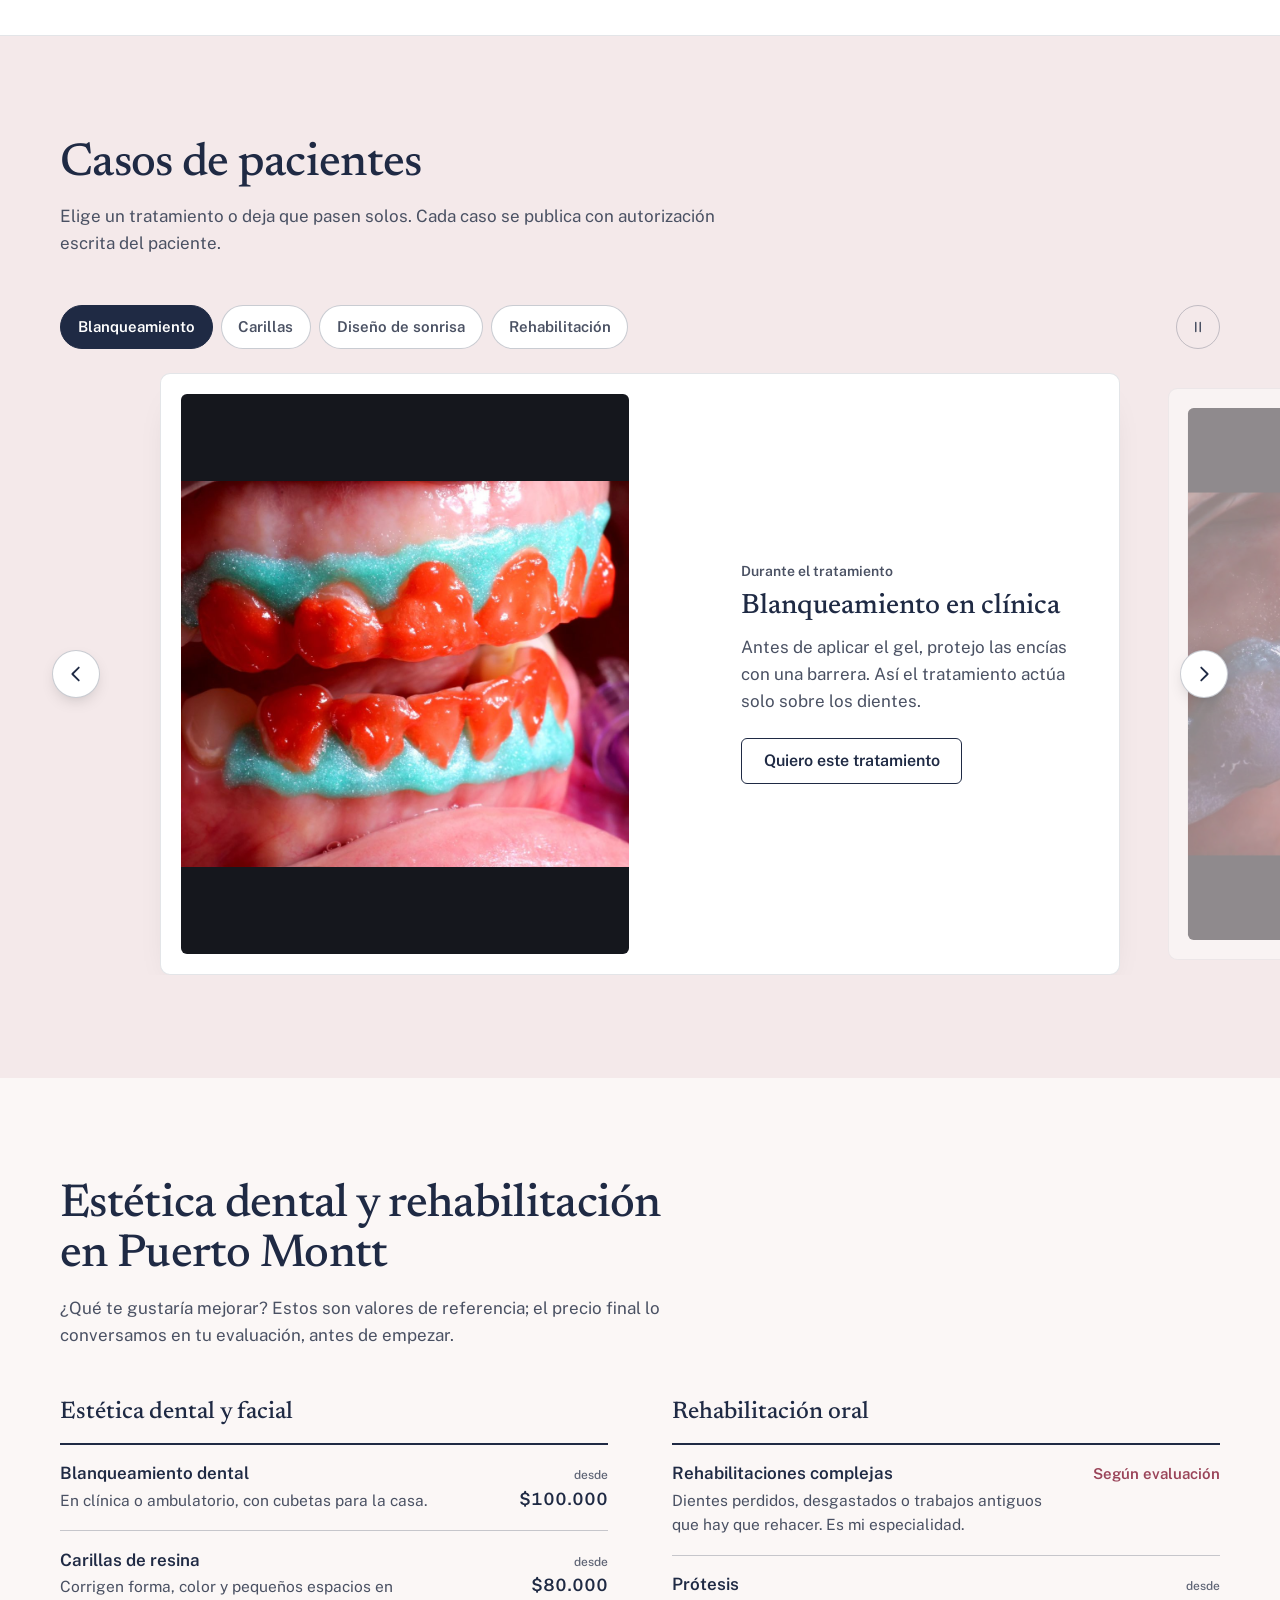
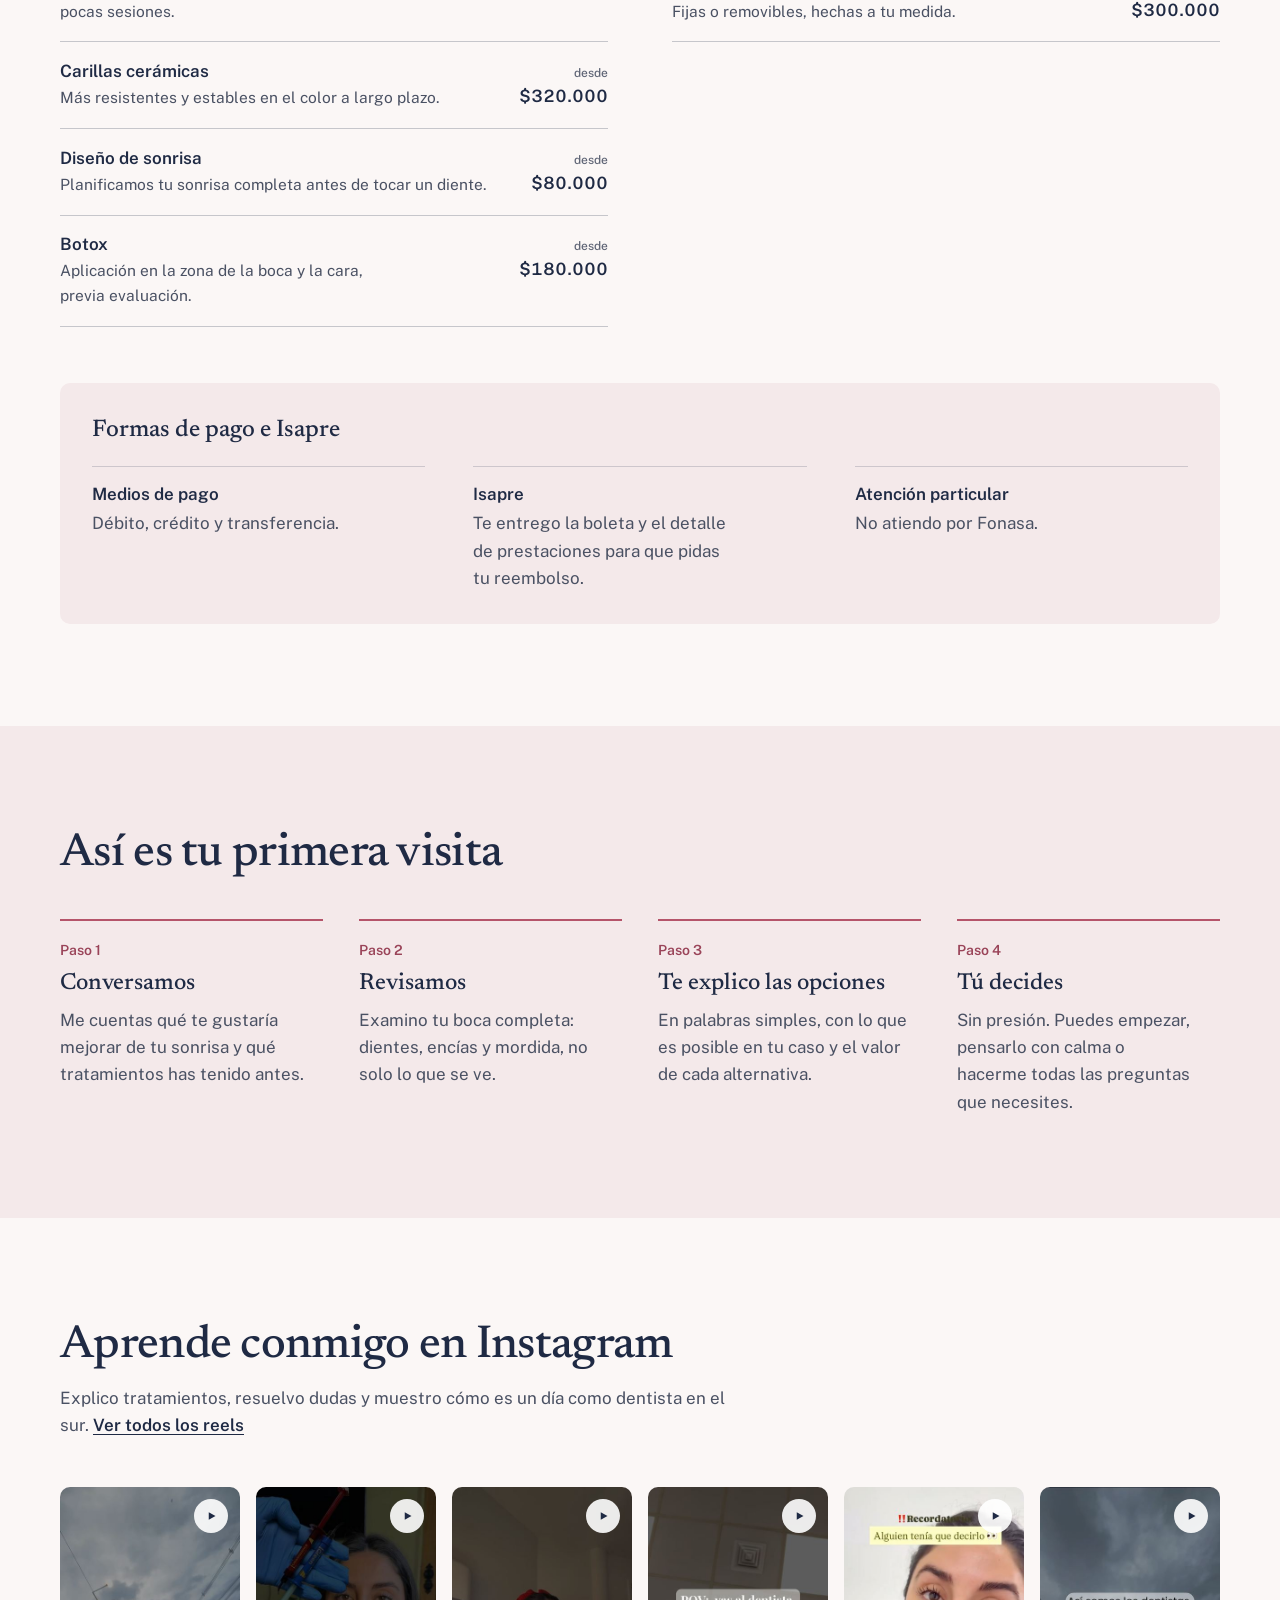
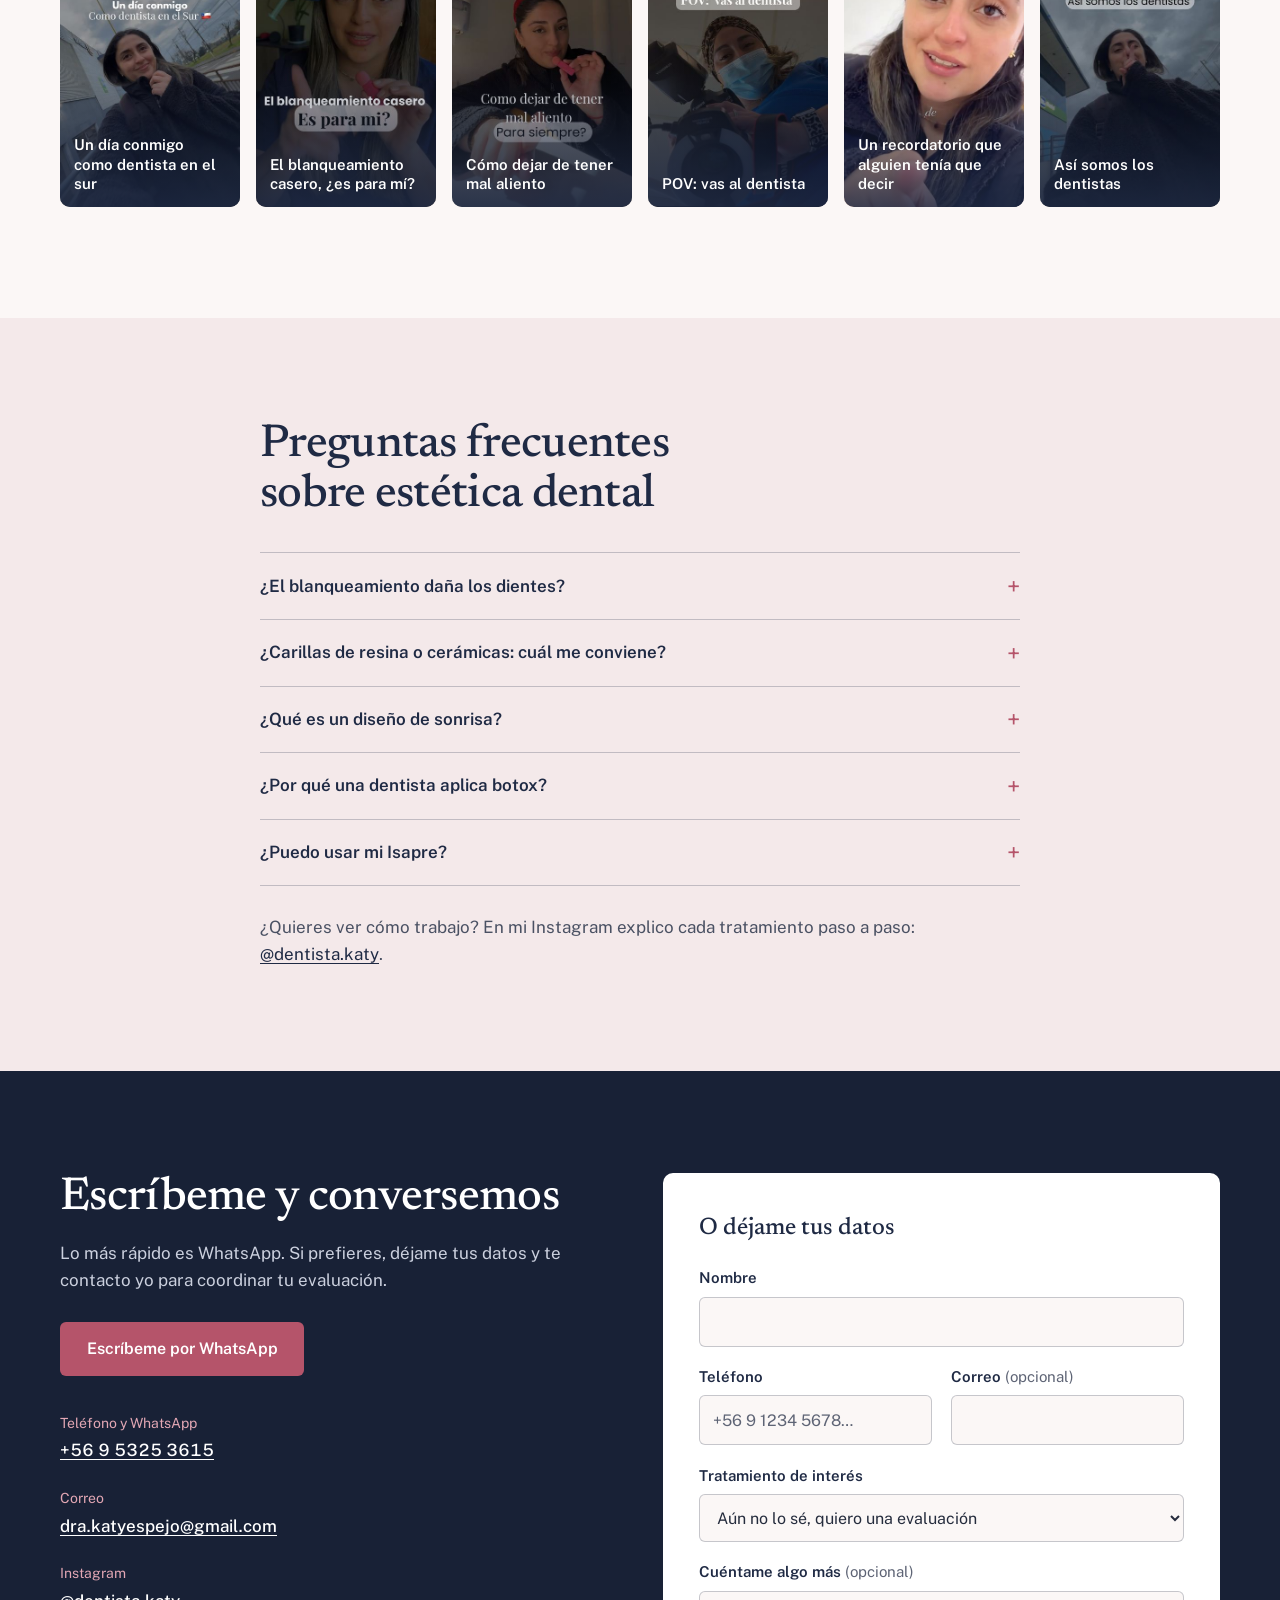
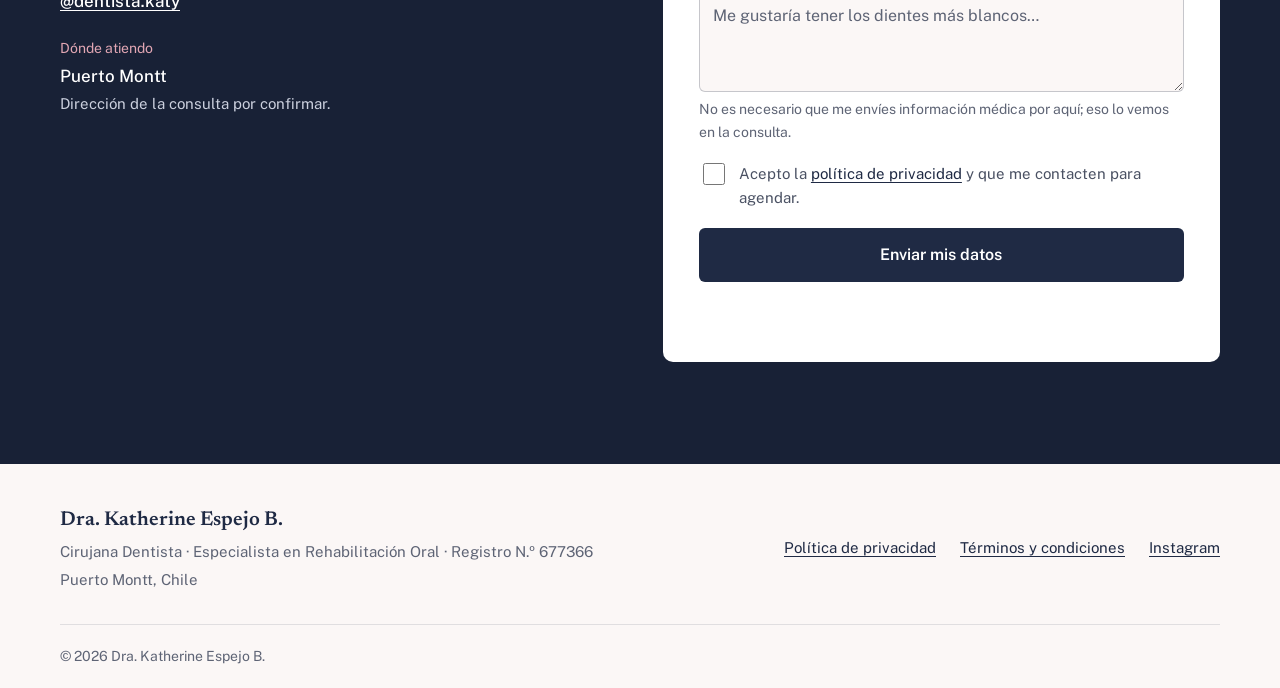
==== commit 19a59437: "Quitar botón flotante de WhatsApp; barra inferior hasta 860 px WhatsApp queda una sola vez: en la ca" ====
--- a/index.html
+++ b/index.html
@@ -545,7 +545,7 @@
     </div>
   </footer>
 
-  <!-- Acciones rápidas: barra inferior en móvil (aparece al pasar el inicio), WhatsApp flotante en escritorio -->
+  <!-- Acciones rápidas: barra inferior en móvil (aparece al pasar el inicio). En escritorio, WhatsApp está en la cabecera -->
   <nav class="quick-bar" id="quick-bar" aria-label="Acciones rápidas">
     <a href="tel:+56953253615">
       <svg viewBox="0 0 24 24" aria-hidden="true"><path d="M5 4h4l2 5-2.5 1.5a11 11 0 0 0 5 5L15 13l5 2v4a2 2 0 0 1-2 2A16 16 0 0 1 3 6a2 2 0 0 1 2-2z"/></svg>
@@ -557,8 +557,5 @@
     </a>
     <a class="quick-primary" href="https://wa.me/56953253615?text=Hola%20Dra.%20Katy%2C%20quiero%20agendar%20una%20evaluaci%C3%B3n" target="_blank" rel="noopener">WhatsApp<span class="sr-only"> (se abre en otra pestaña)</span></a>
   </nav>
-  <a class="whatsapp" href="https://wa.me/56953253615?text=Hola%20Dra.%20Katy%2C%20quiero%20agendar%20una%20evaluaci%C3%B3n" target="_blank" rel="noopener" aria-label="Escribir por WhatsApp (se abre en otra pestaña)">
-    <svg viewBox="0 0 32 32" aria-hidden="true"><path d="M16 3a13 13 0 0 0-11.2 19.6L3 29l6.6-1.7A13 13 0 1 0 16 3zm0 23.6a10.6 10.6 0 0 1-5.4-1.5l-.4-.2-3.9 1 1-3.8-.3-.4A10.6 10.6 0 1 1 16 26.6zm5.8-7.9c-.3-.2-1.9-.9-2.2-1s-.5-.2-.7.2-.8 1-1 1.2-.4.2-.7.1a8.7 8.7 0 0 1-4.3-3.8c-.3-.6.3-.5.9-1.7.1-.2 0-.4 0-.5l-1-2.4c-.3-.6-.5-.5-.7-.5h-.6a1.2 1.2 0 0 0-.9.4 3.6 3.6 0 0 0-1.1 2.7 6.3 6.3 0 0 0 1.3 3.3 14.4 14.4 0 0 0 5.5 4.9c2 .9 2.8.9 3.9.8a3.3 3.3 0 0 0 2.2-1.5 2.7 2.7 0 0 0 .2-1.5c-.1-.2-.3-.3-.6-.4z"/></svg>
-  </a>
 </body>
 </html>
--- a/styles.css
+++ b/styles.css
@@ -389,15 +389,7 @@
 
 /* ---------- Acciones rápidas ---------- */
 .quick-bar { display: none; }
-.whatsapp {
-  position: fixed; right: 1.5rem; bottom: 1.5rem; z-index: 60; display: grid; place-items: center;
-  width: 54px; height: 54px; border-radius: 50%; background: #1E8E4E; color: #fff;
-  box-shadow: 0 8px 20px -8px rgba(0, 0, 0, .45); transition: transform .2s var(--ease);
-}
-.whatsapp:hover { transform: translateY(-2px); }
-.whatsapp svg { width: 28px; height: 28px; fill: currentColor; }
-@media (max-width: 760px) {
-  .whatsapp { display: none; }
+@media (max-width: 860px) {   /* mismo corte en que la cabecera oculta su botón de WhatsApp */
   .quick-bar {
     position: fixed; left: 0; right: 0; bottom: 0; z-index: 60; display: grid; grid-template-columns: 1fr 1fr 1.2fr;
     gap: .5rem; padding: .6rem .75rem calc(.6rem + env(safe-area-inset-bottom));
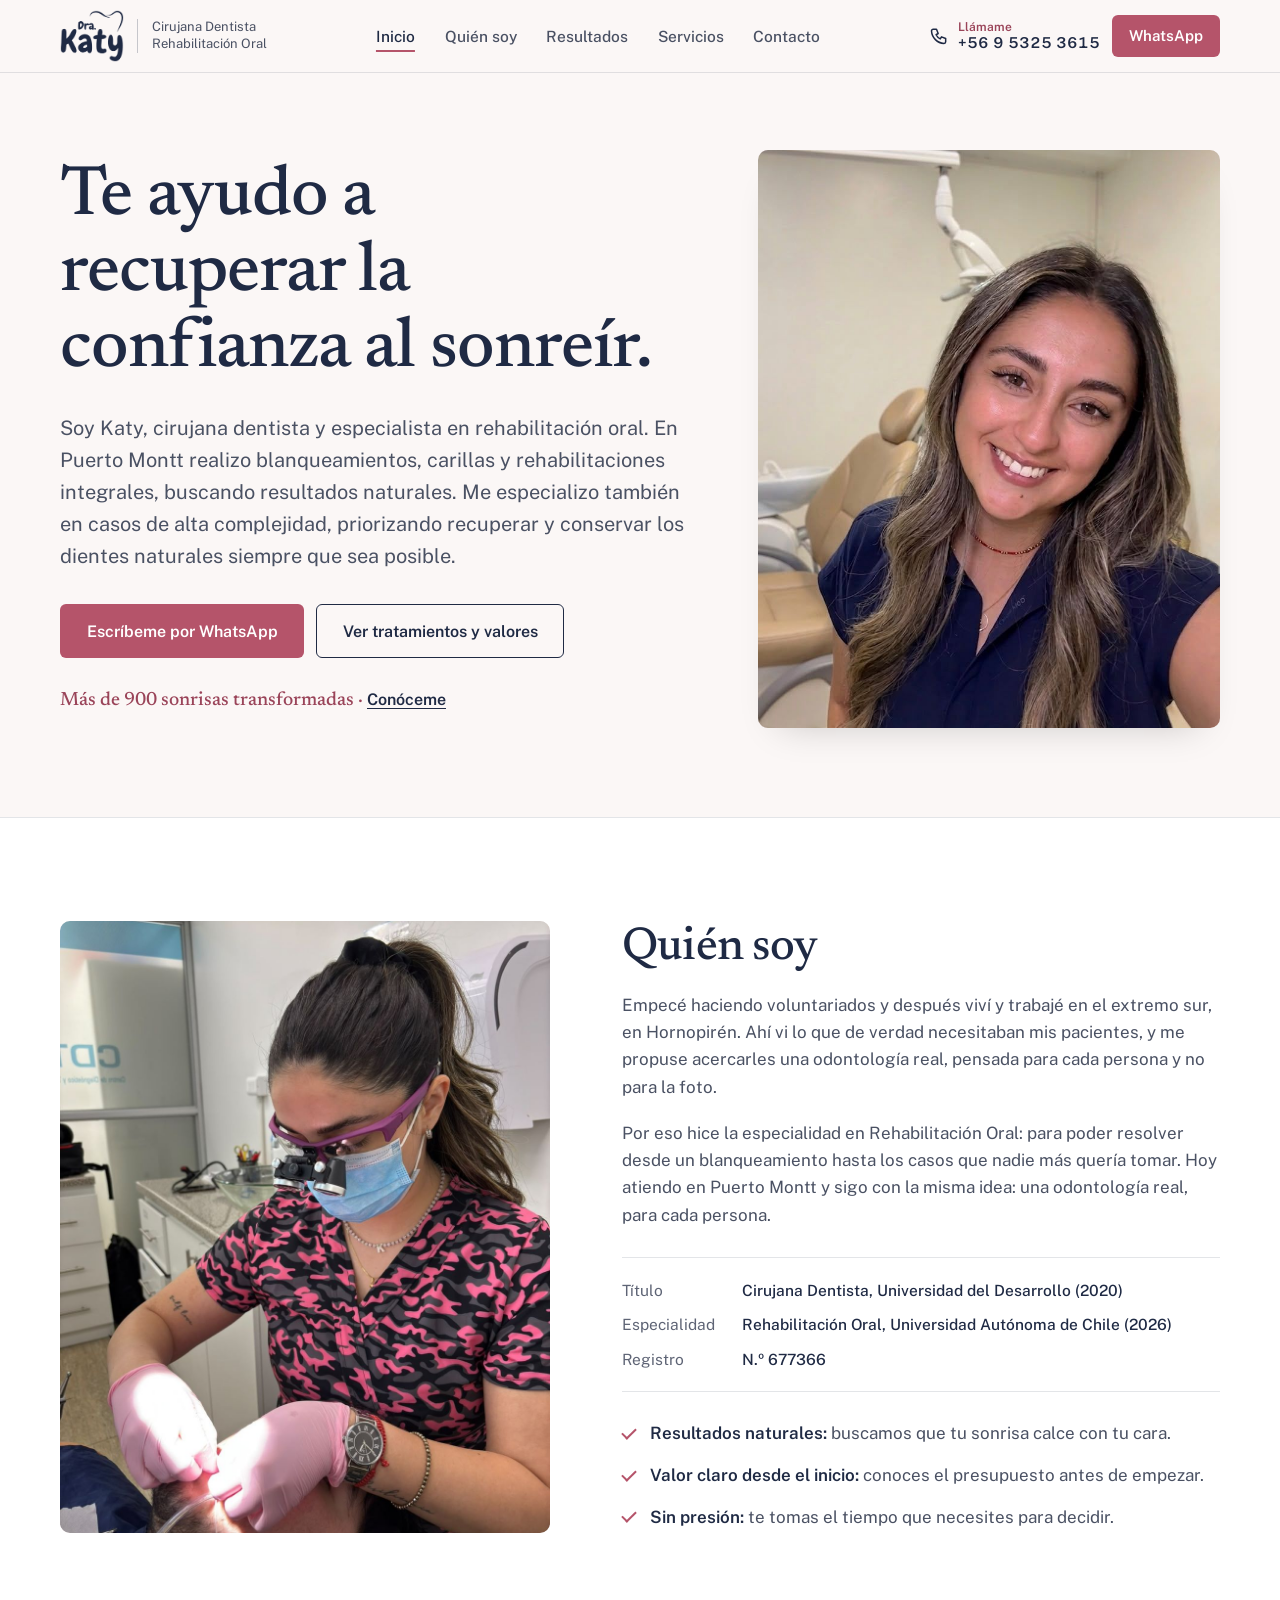
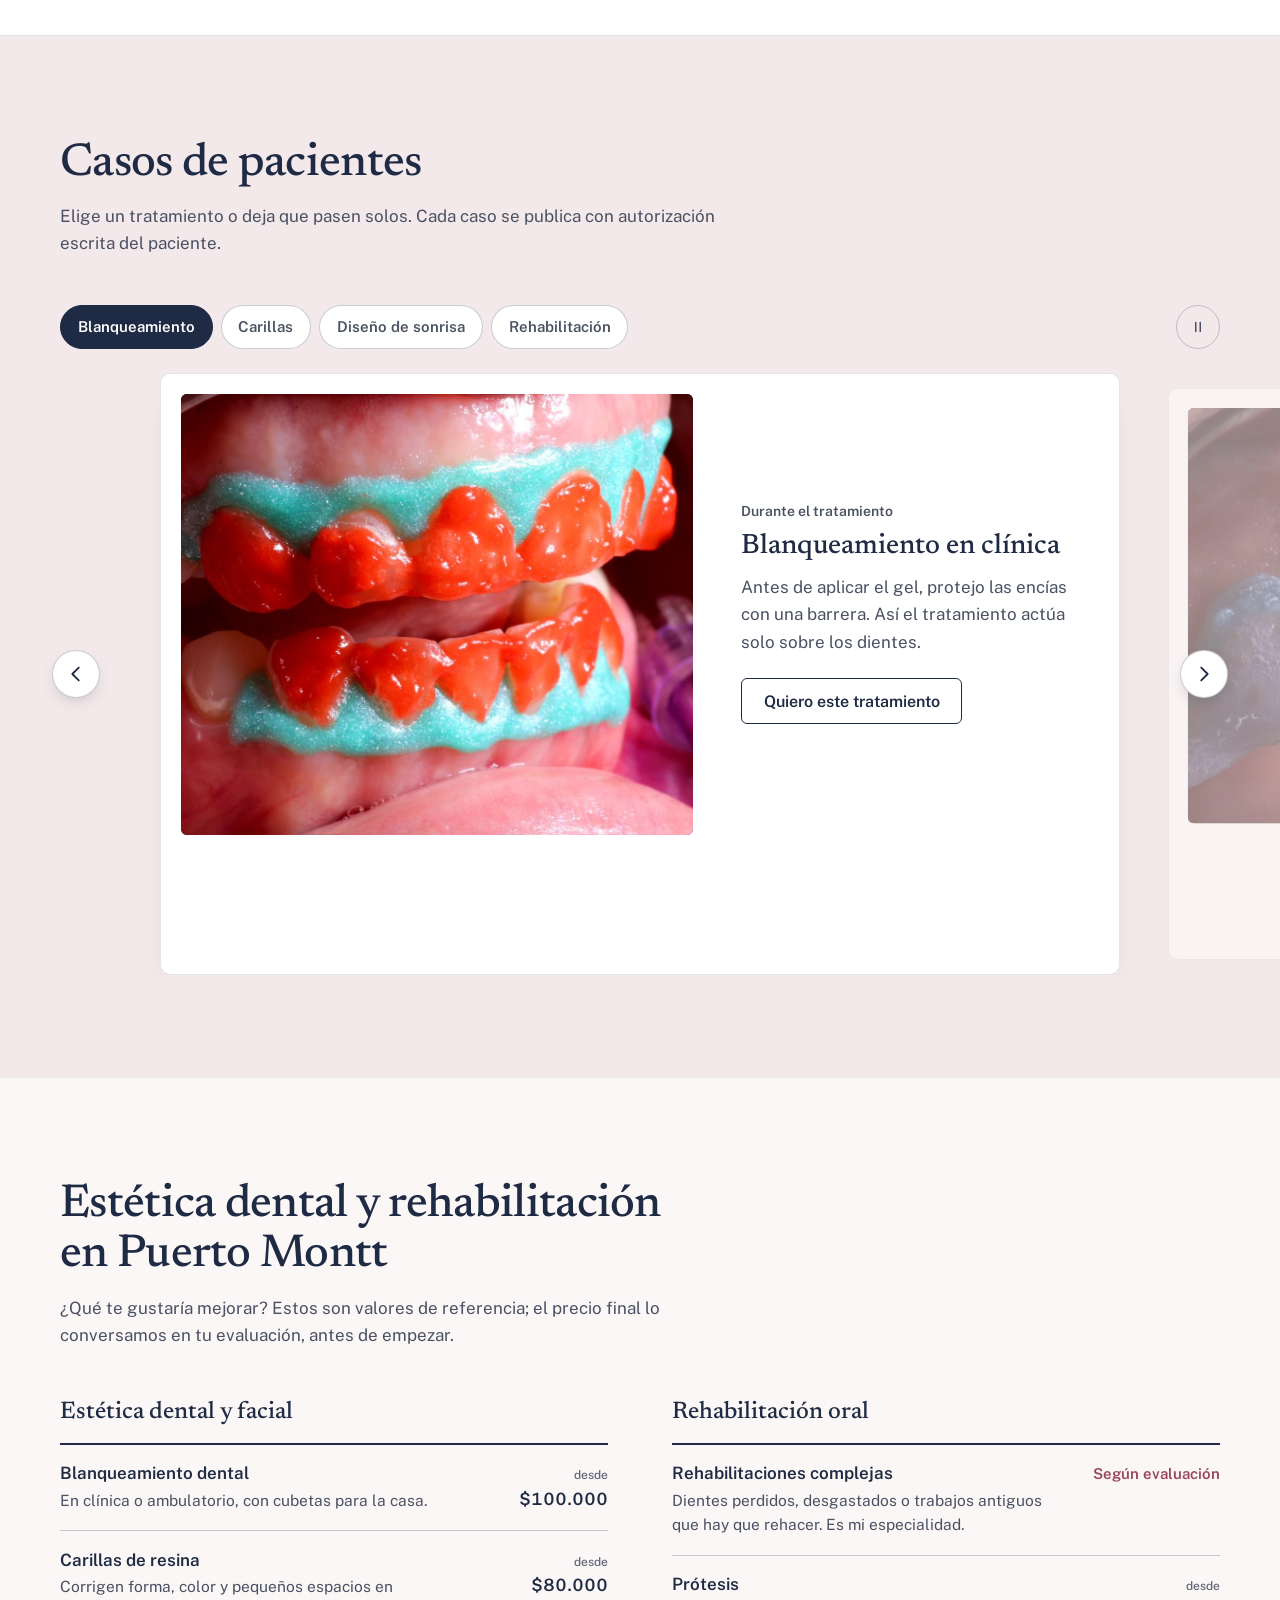
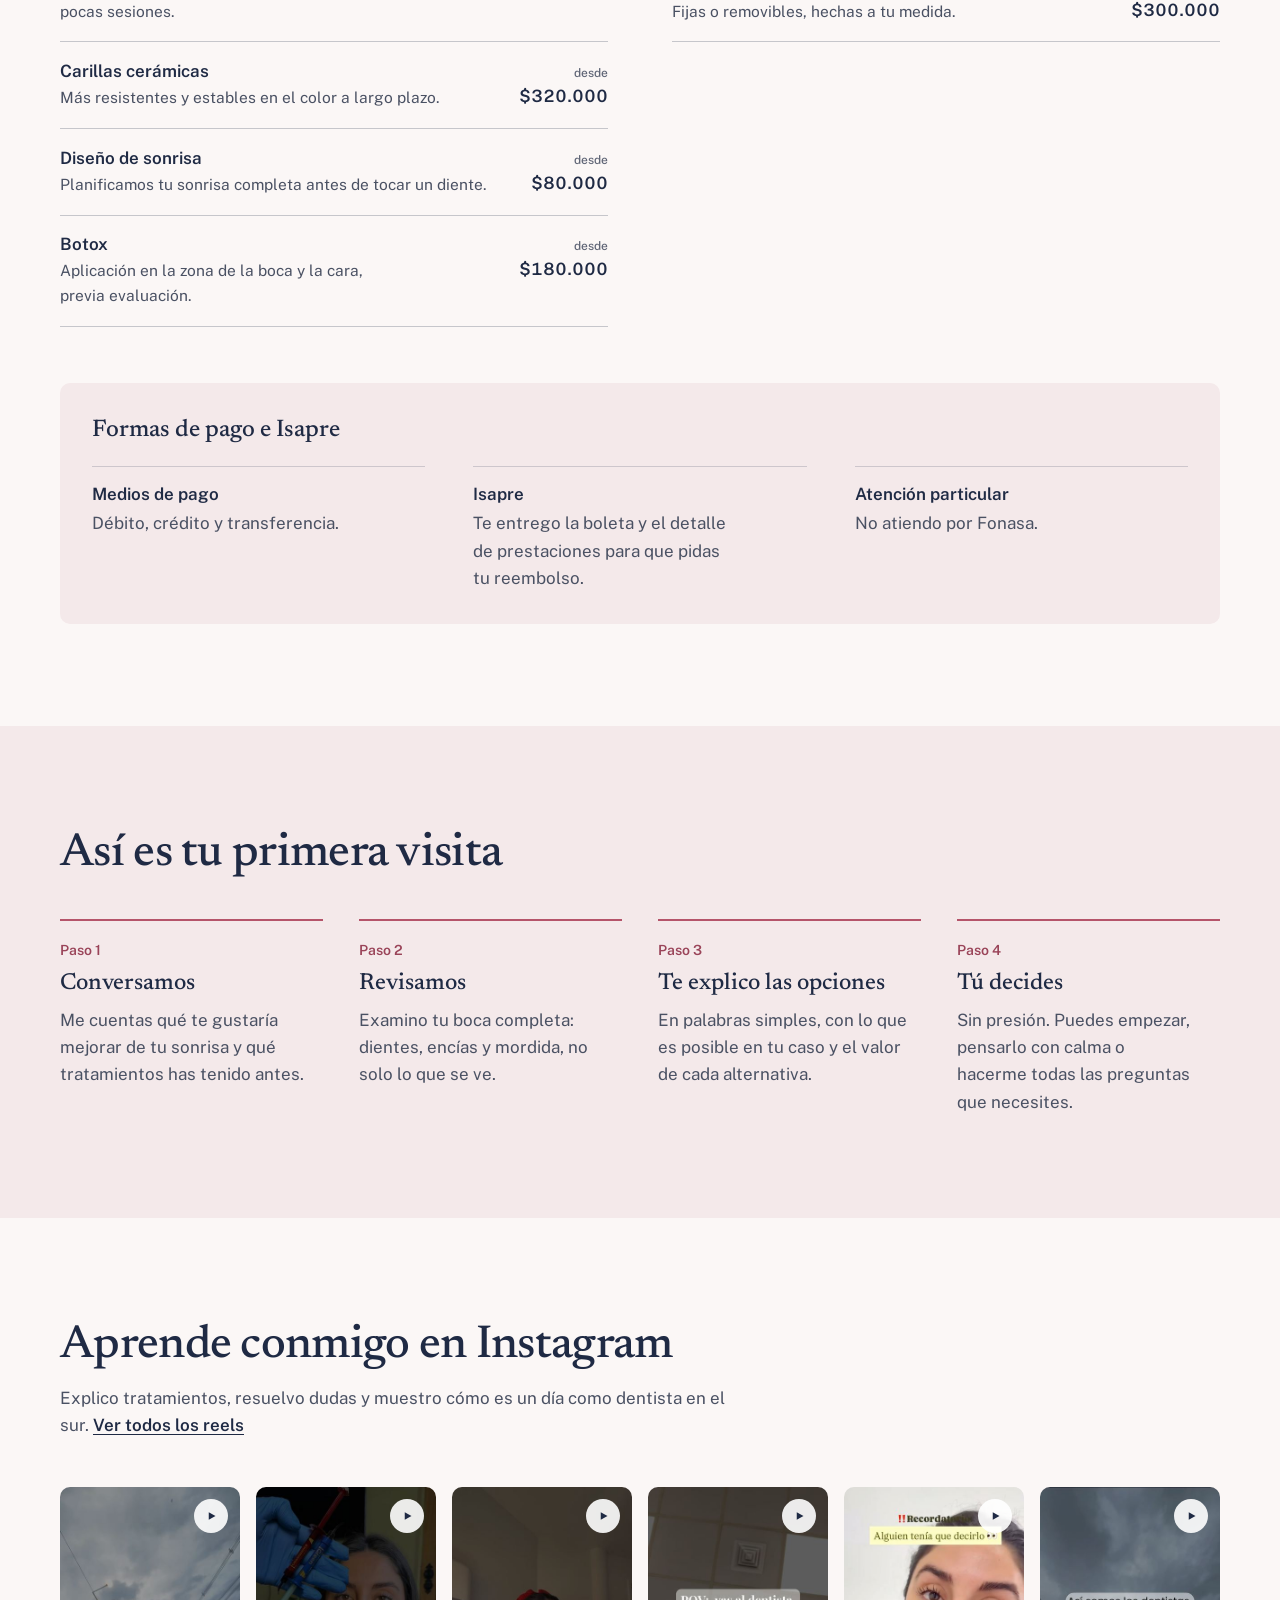
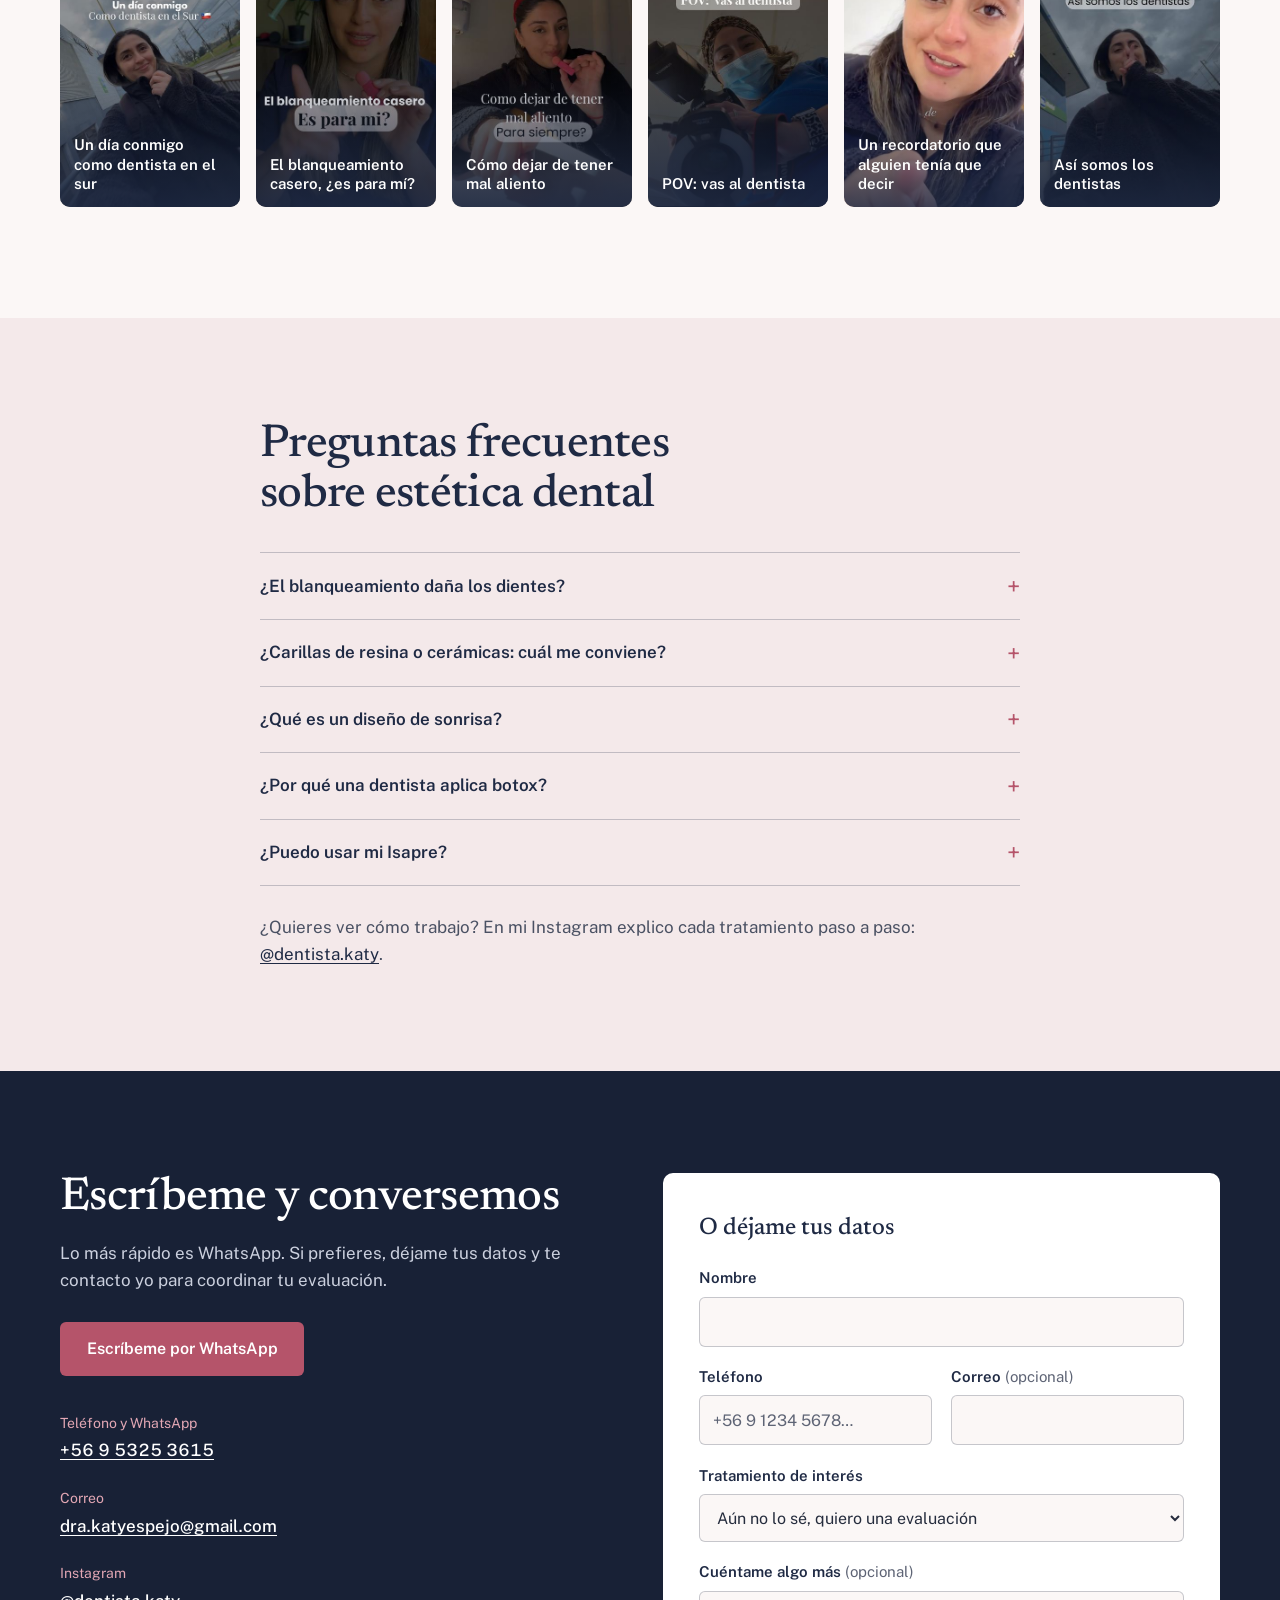
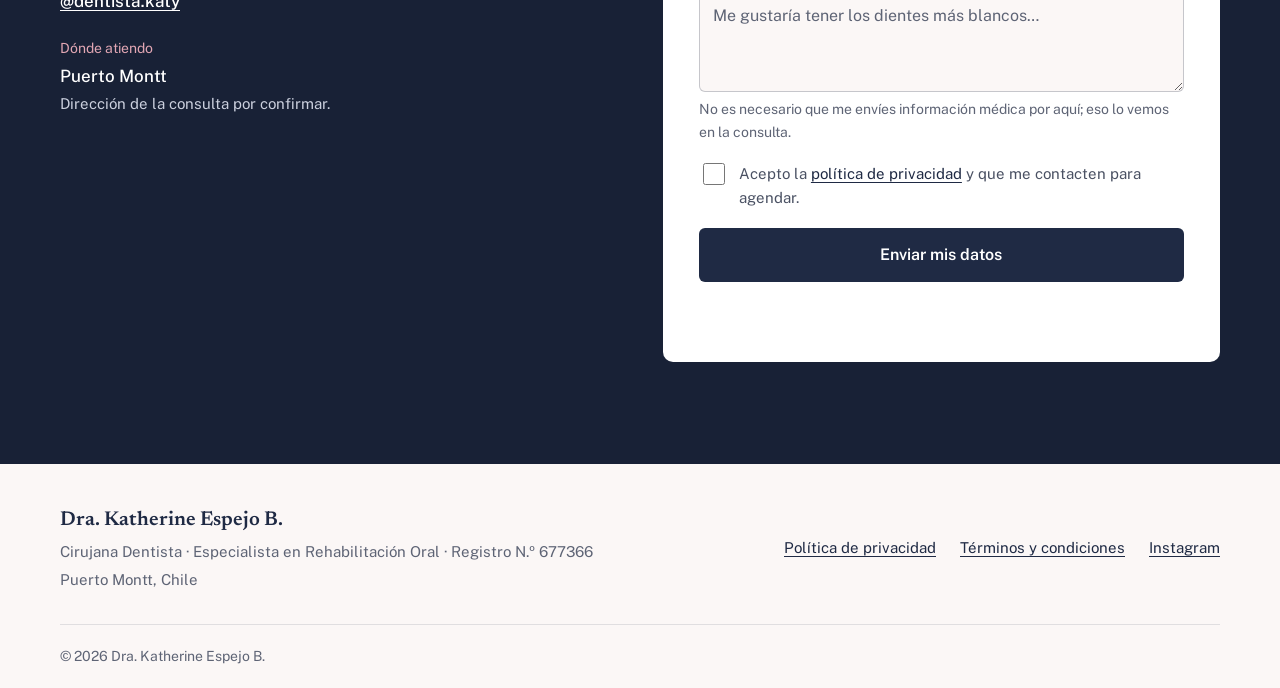
==== commit 4d677839: "Ajustes del feedback de Katy - Texto de presentación redactado por Katy - Avatar recortado en su car" ====
--- a/index.html
+++ b/index.html
@@ -14,8 +14,15 @@
   <meta property="og:description" content="Te ayudo a recuperar la confianza al sonreír. Blanqueamiento, carillas, diseño de sonrisa y rehabilitación oral.">
   <meta property="og:type" content="website">
   <meta property="og:locale" content="es_CL">
-  <!-- [COMPLETAR al publicar] <meta property="og:url" content="https://DOMINIO/"> -->
-  <!-- [COMPLETAR al publicar] <meta property="og:image" content="https://DOMINIO/img/katy-og.jpg"> (1200×630, foto real) -->
+  <!-- Al tener dominio propio, cambiar estas dos URL -->
+  <meta property="og:url" content="https://agustinespejobenavente-eng.github.io/dra-katy-espejo-web/">
+  <meta property="og:image" content="https://agustinespejobenavente-eng.github.io/dra-katy-espejo-web/img/og-katy.jpg">
+  <meta property="og:image:width" content="1200">
+  <meta property="og:image:height" content="630">
+  <meta property="og:image:alt" content="Logo de la Dra. Katy y su retrato sonriendo en el box dental">
+  <meta name="twitter:image" content="https://agustinespejobenavente-eng.github.io/dra-katy-espejo-web/img/og-katy.jpg">
+  <link rel="icon" type="image/png" href="img/favicon.png">
+  <link rel="apple-touch-icon" href="img/apple-touch-icon.png">
   <meta name="twitter:card" content="summary_large_image">
 
   <link rel="preload" href="fonts/newsreader-latin-500-normal.woff2" as="font" type="font/woff2" crossorigin>
@@ -140,11 +147,11 @@
       <div class="container hero-grid">
         <div class="hero-copy">
           <div class="hero-avatar" aria-hidden="true">
-            <img class="avatar" src="img/katy-retrato.jpg" alt="" width="56" height="56">
+            <img class="avatar" src="img/katy-avatar.jpg" alt="" width="56" height="56">
             <span><strong>Dra. Katy Espejo</strong><br>Puerto Montt</span>
           </div>
           <h1 id="hero-title">Te ayudo a recuperar la confianza al sonreír.</h1>
-          <p class="lead">Soy Katy, cirujana dentista y especialista en rehabilitación oral. En Puerto Montt hago blanqueamientos, carillas y diseños de sonrisa que se ven naturales, y también resuelvo los casos que necesitan reconstruir la boca.</p>
+          <p class="lead">Soy Katy, cirujana dentista y especialista en rehabilitación oral. En Puerto Montt realizo blanqueamientos, carillas y rehabilitaciones integrales, buscando resultados naturales. Me especializo también en casos de alta complejidad, priorizando recuperar y conservar los dientes naturales siempre que sea posible.</p>
           <div class="hero-ctas" id="hero-ctas">
             <a class="btn btn-primary btn-lg" href="https://wa.me/56953253615?text=Hola%20Dra.%20Katy%2C%20quiero%20agendar%20una%20evaluaci%C3%B3n" target="_blank" rel="noopener">Escríbeme por WhatsApp<span class="sr-only"> (se abre en otra pestaña)</span></a>
             <a class="btn btn-secondary btn-lg" href="#servicios">Ver tratamientos y valores</a>
@@ -256,7 +263,7 @@
               </article>
 
               <article class="case" data-tipo="diseno" aria-roledescription="diapositiva" aria-label="Diseño de sonrisa: planificación">
-                <figure class="case-media"><img src="img/casos/diseno-modelo.jpg" alt="Modelo de la boca del paciente con los dientes nuevos planificados, sostenido en la mano" width="900" height="1600" loading="lazy"></figure>
+                <figure class="case-media"><img src="img/casos/diseno-modelo-recorte.jpg" alt="Modelo de la boca del paciente con los dientes nuevos planificados, sostenido en la mano" width="840" height="780" loading="lazy"></figure>
                 <div class="case-info">
                   <p class="case-kind">Planificación</p>
                   <h3>Diseño de sonrisa</h3>
--- a/styles.css
+++ b/styles.css
@@ -175,7 +175,7 @@
 .hero-avatar { display: flex; align-items: center; gap: .8rem; margin-bottom: 1.25rem; font-size: .9375rem; color: var(--text-2); line-height: 1.35; }
 .hero-avatar strong { color: var(--ink); font-weight: 600; }
 .avatar {
-  flex: none; width: 56px; height: 56px; border-radius: 50%; object-fit: cover; object-position: 50% 30%;
+  flex: none; width: 56px; height: 56px; border-radius: 50%; object-fit: cover;  /* katy-avatar.jpg ya viene recortada en la cara */
   border: 3px solid var(--bg); outline: 2px solid var(--rose-soft); outline-offset: 0;
 }
 @media (min-width: 940px) { .hero-avatar { display: none; } }
@@ -290,9 +290,10 @@
 .case-kind { font-size: .875rem; font-weight: 600; color: var(--rose-hover); margin-bottom: .35rem; }
 
 /* Foto del caso: marco oscuro clínico, la imagen se ve completa (no se recorta el antes/después) */
-.case-media { margin: 0; aspect-ratio: 4 / 5; max-height: 560px; border-radius: var(--radius); overflow: hidden; background: #15171D; display: grid; place-items: center; }
-.case-media img { width: 100%; height: 100%; object-fit: contain; }
-@media (max-width: 899px) { .case-media { aspect-ratio: 1 / 1; } }
+/* La foto se ve completa en su proporción original (sin recortes); si es muy alta, se limita y se encaja */
+.case-media { margin: 0; border-radius: var(--radius); overflow: hidden; background: #15171D; display: flex; align-items: center; justify-content: center; }
+.case-media img { display: block; width: 100%; height: auto; max-height: 560px; object-fit: contain; }
+@media (max-width: 899px) { .case-media img { max-height: 64vh; } }
 
 /* ---------- Reels de Instagram ---------- */
 .reels-head p a { font-weight: 600; white-space: nowrap; }
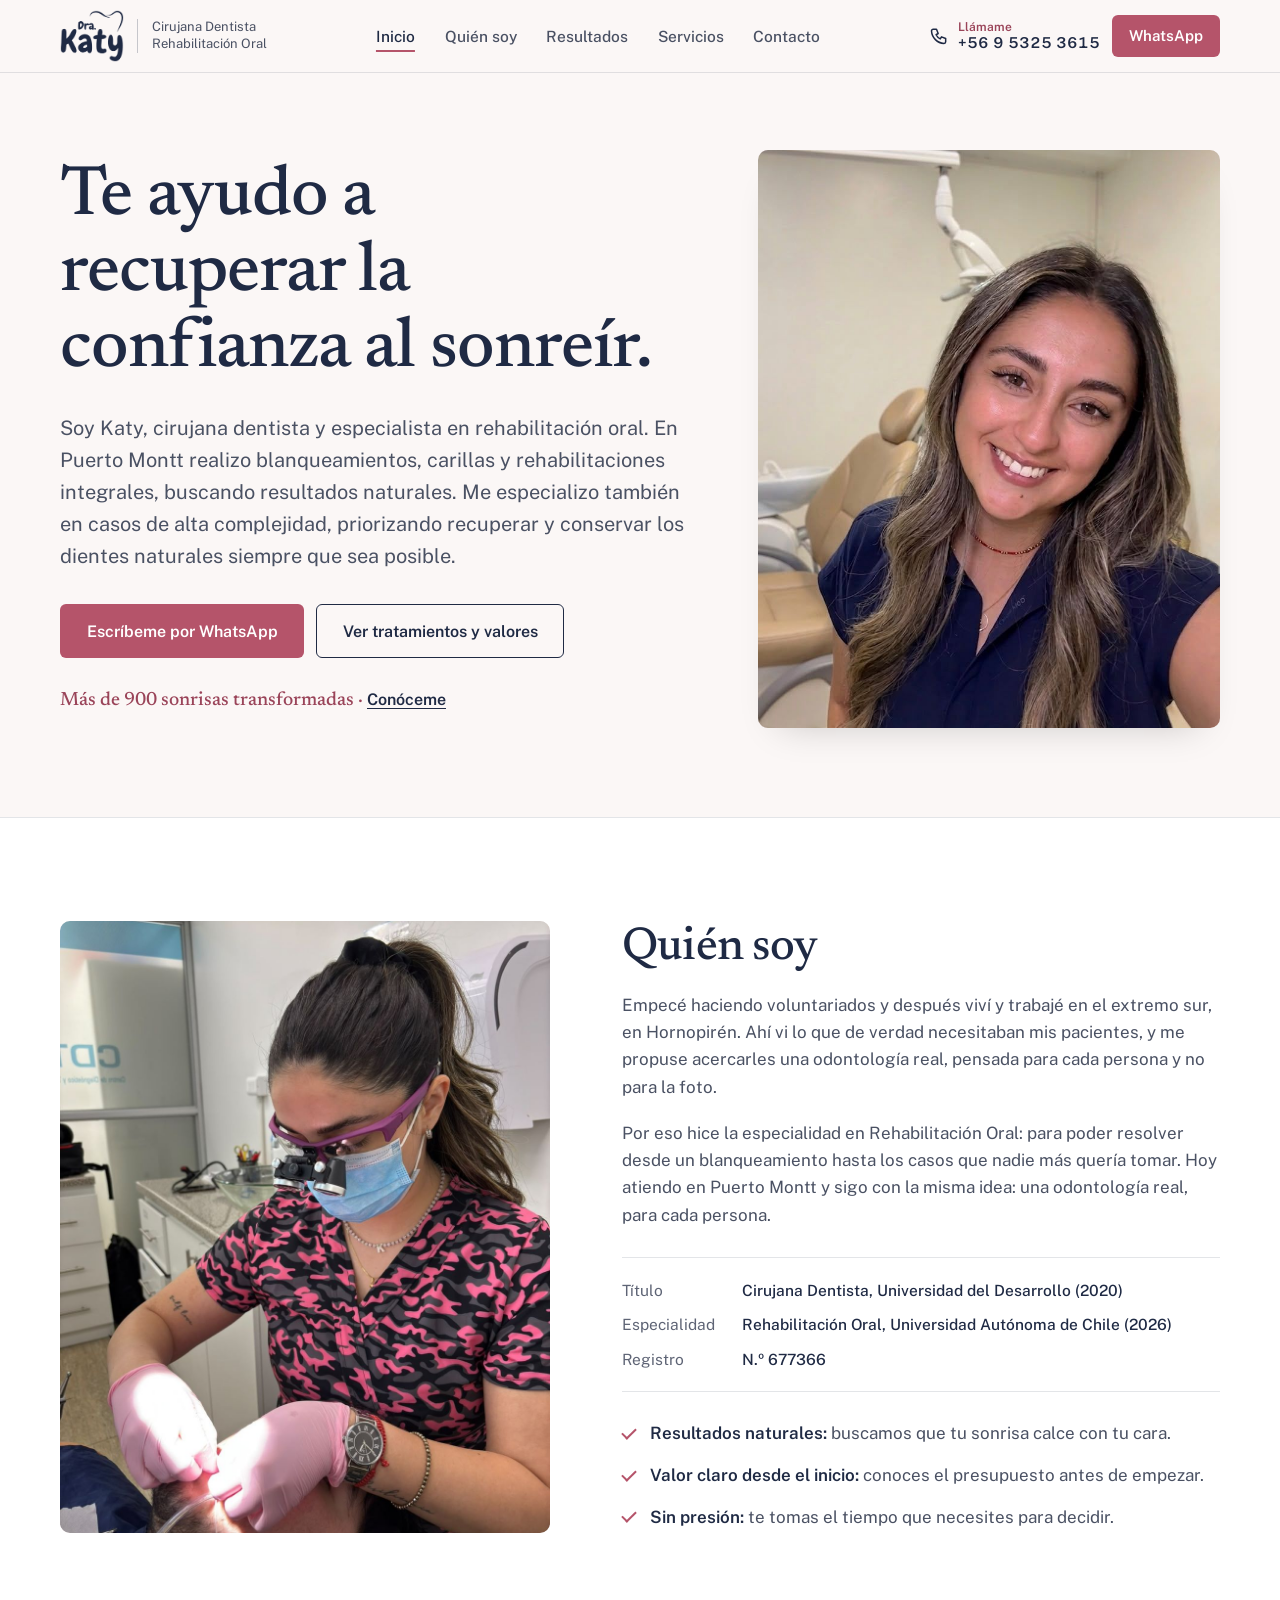
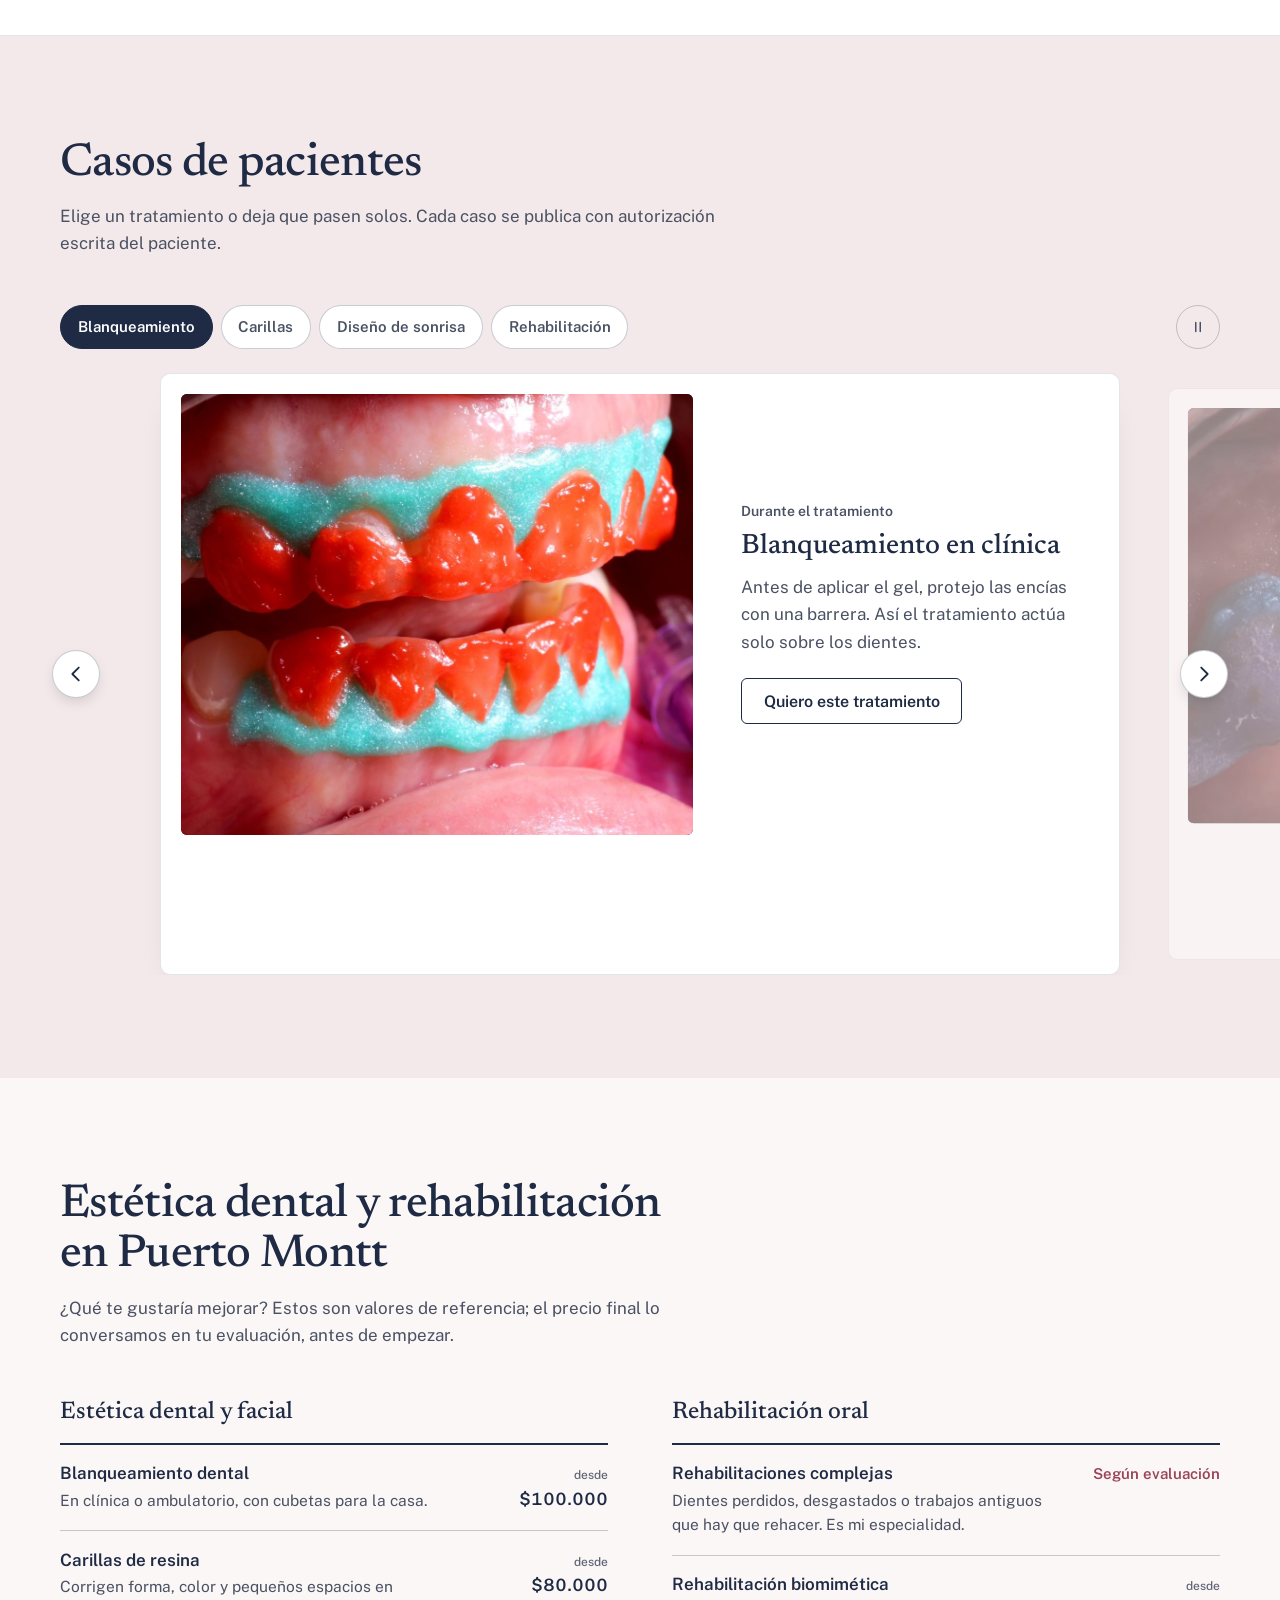
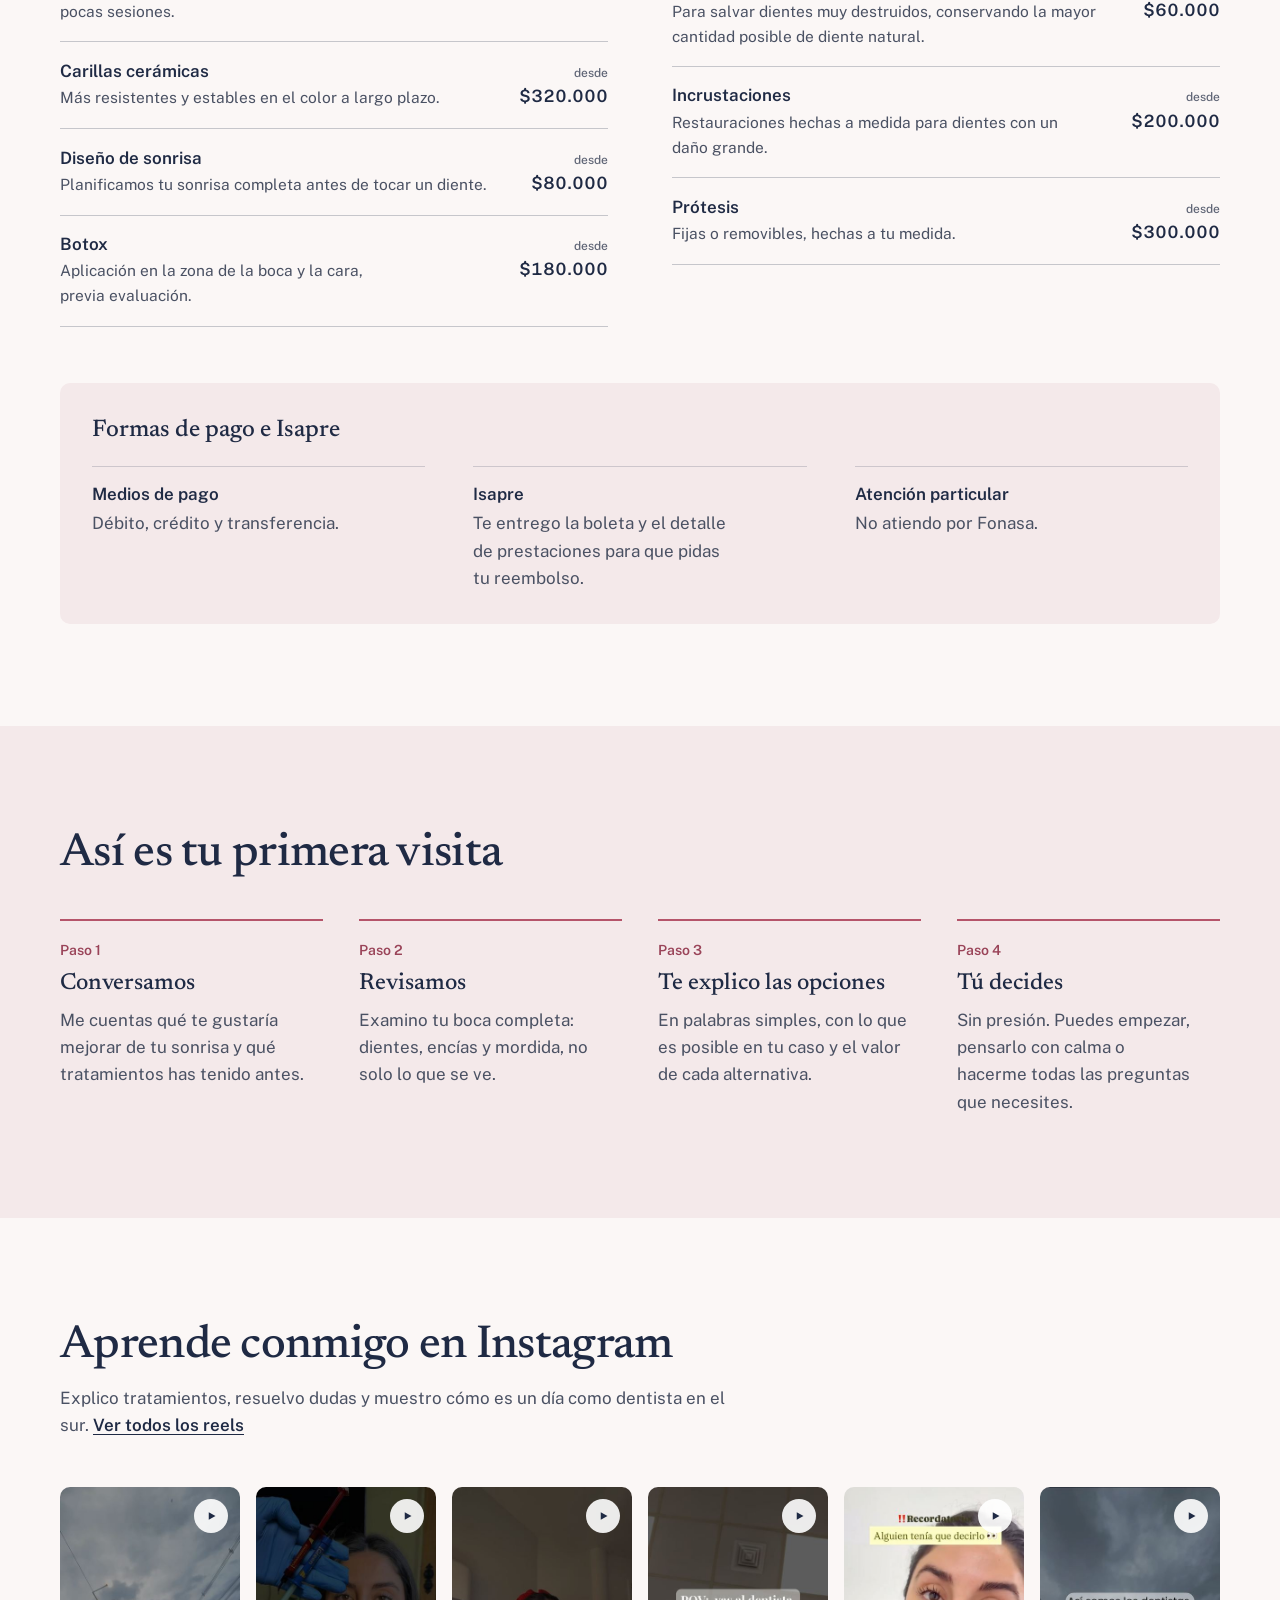
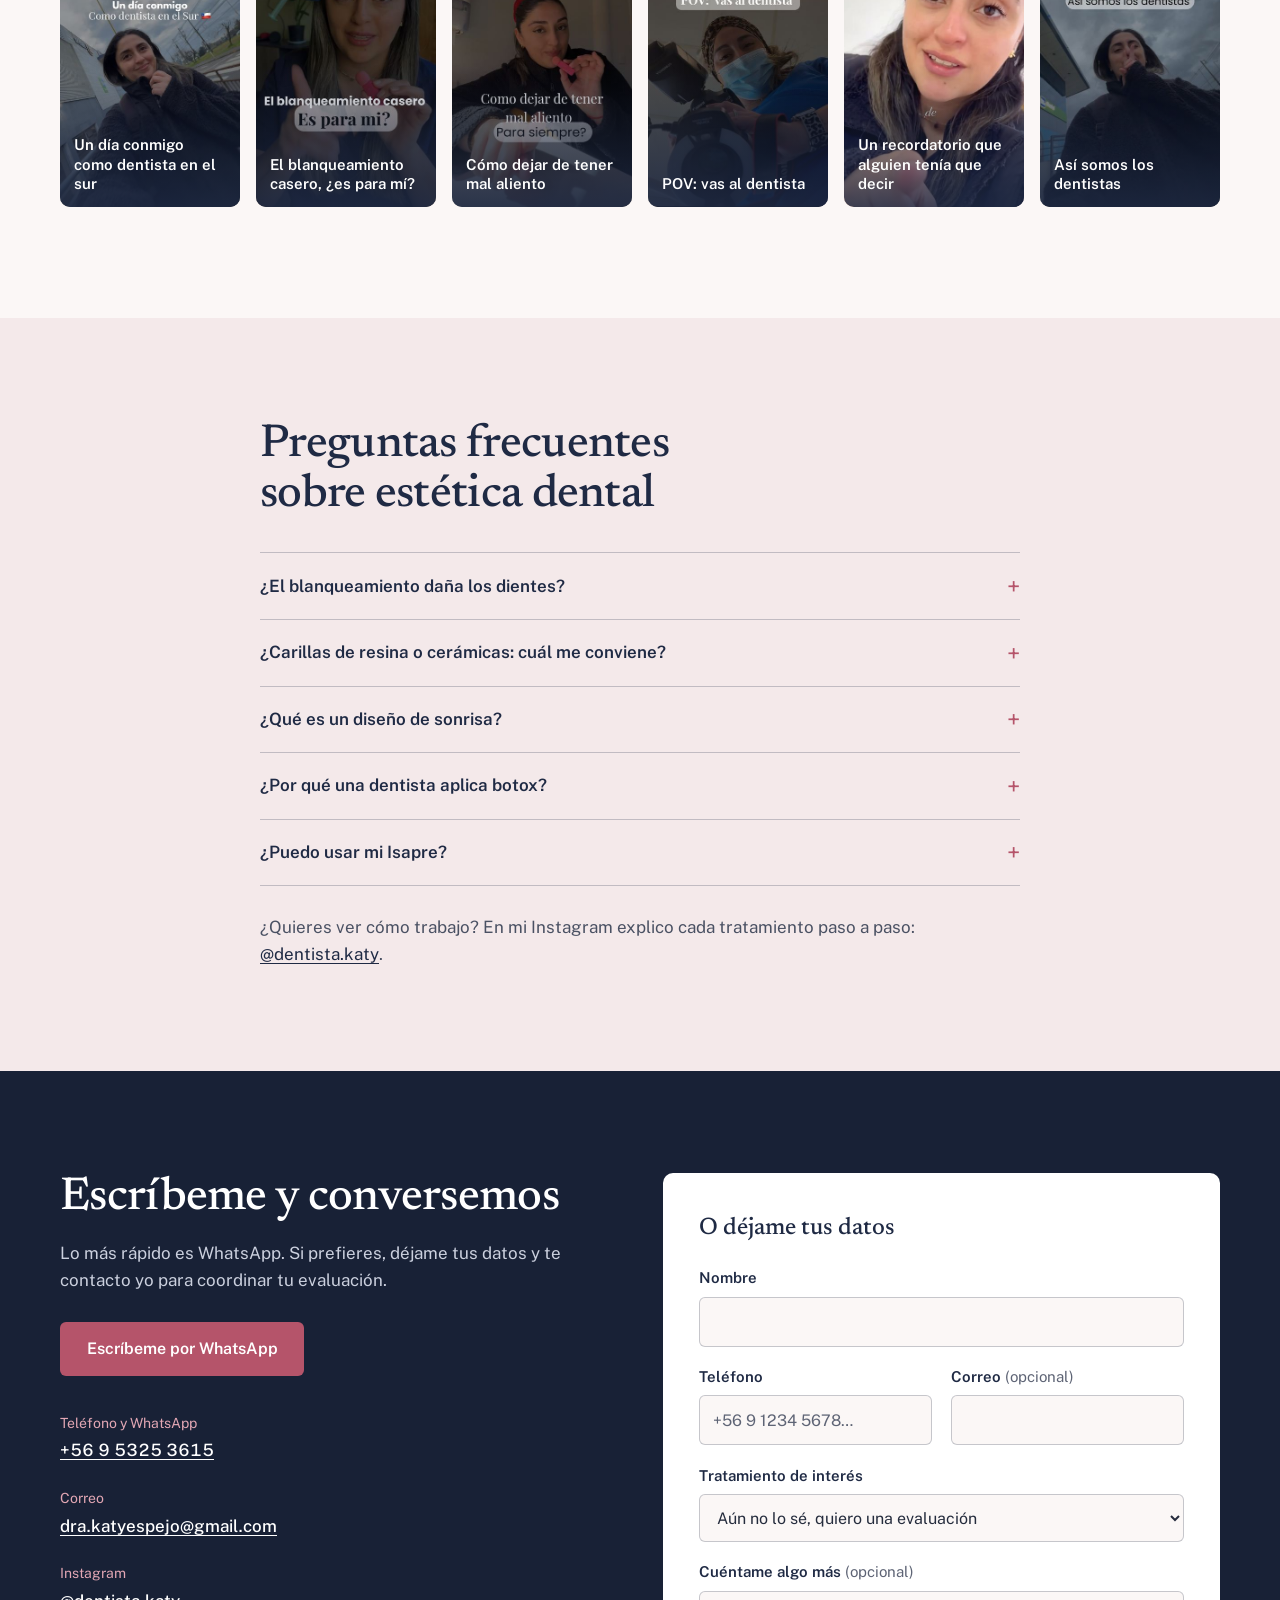
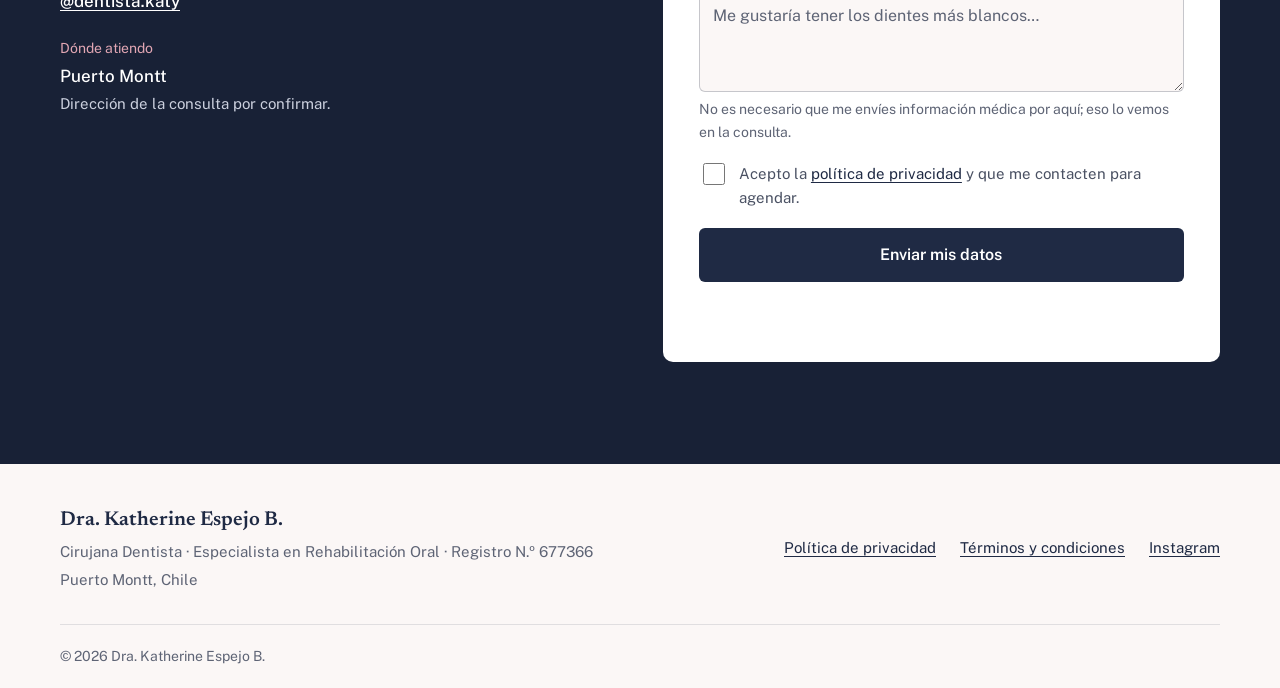
==== commit 1d56310b: "Avatar con el encuadre anterior y más arriba; nuevos tratamientos - Avatar vuelve a la foto con fond" ====
--- a/index.html
+++ b/index.html
@@ -147,7 +147,7 @@
       <div class="container hero-grid">
         <div class="hero-copy">
           <div class="hero-avatar" aria-hidden="true">
-            <img class="avatar" src="img/katy-avatar.jpg" alt="" width="56" height="56">
+            <img class="avatar" src="img/katy-retrato.jpg" alt="" width="56" height="56">
             <span><strong>Dra. Katy Espejo</strong><br>Puerto Montt</span>
           </div>
           <h1 id="hero-title">Te ayudo a recuperar la confianza al sonreír.</h1>
@@ -351,6 +351,14 @@
               <li>
                 <div><h4>Rehabilitaciones complejas</h4><p>Dientes perdidos, desgastados o trabajos antiguos que hay que rehacer. Es mi especialidad.</p></div>
                 <span class="price price-eval">Según evaluación</span>
+              </li>
+              <li>
+                <div><h4>Rehabilitación biomimética</h4><p>Para salvar dientes muy destruidos, conservando la mayor cantidad posible de diente natural.</p></div>
+                <span class="price"><small>desde</small>$60.000</span>
+              </li>
+              <li>
+                <div><h4>Incrustaciones</h4><p>Restauraciones hechas a medida para dientes con un daño grande.</p></div>
+                <span class="price"><small>desde</small>$200.000</span>
               </li>
               <li>
                 <div><h4>Prótesis</h4><p>Fijas o removibles, hechas a tu medida.</p></div>
@@ -513,6 +521,8 @@
               <option>Carillas cerámicas</option>
               <option>Diseño de sonrisa</option>
               <option>Rehabilitación compleja</option>
+              <option>Rehabilitación biomimética</option>
+              <option>Incrustaciones</option>
               <option>Prótesis</option>
               <option>Botox</option>
             </select>
--- a/styles.css
+++ b/styles.css
@@ -175,10 +175,11 @@
 .hero-avatar { display: flex; align-items: center; gap: .8rem; margin-bottom: 1.25rem; font-size: .9375rem; color: var(--text-2); line-height: 1.35; }
 .hero-avatar strong { color: var(--ink); font-weight: 600; }
 .avatar {
-  flex: none; width: 56px; height: 56px; border-radius: 50%; object-fit: cover;  /* katy-avatar.jpg ya viene recortada en la cara */
+  flex: none; width: 56px; height: 56px; border-radius: 50%; object-fit: cover; object-position: 50% 30%;
   border: 3px solid var(--bg); outline: 2px solid var(--rose-soft); outline-offset: 0;
 }
 @media (min-width: 940px) { .hero-avatar { display: none; } }
+@media (max-width: 939px) { .hero { padding-top: 1rem; } }   /* en el celular el círculo con su foto queda más arriba, cerca del logo */
 h1 { font-size: clamp(2.6rem, 6.2vw, 4.4rem); max-width: 17ch; }
 .lead { margin-top: 1.5rem; font-size: clamp(1.1rem, 1.6vw, 1.25rem); color: var(--text-2); max-width: 36em; }
 .hero-ctas { display: flex; flex-wrap: wrap; gap: .75rem; margin-top: 2rem; }
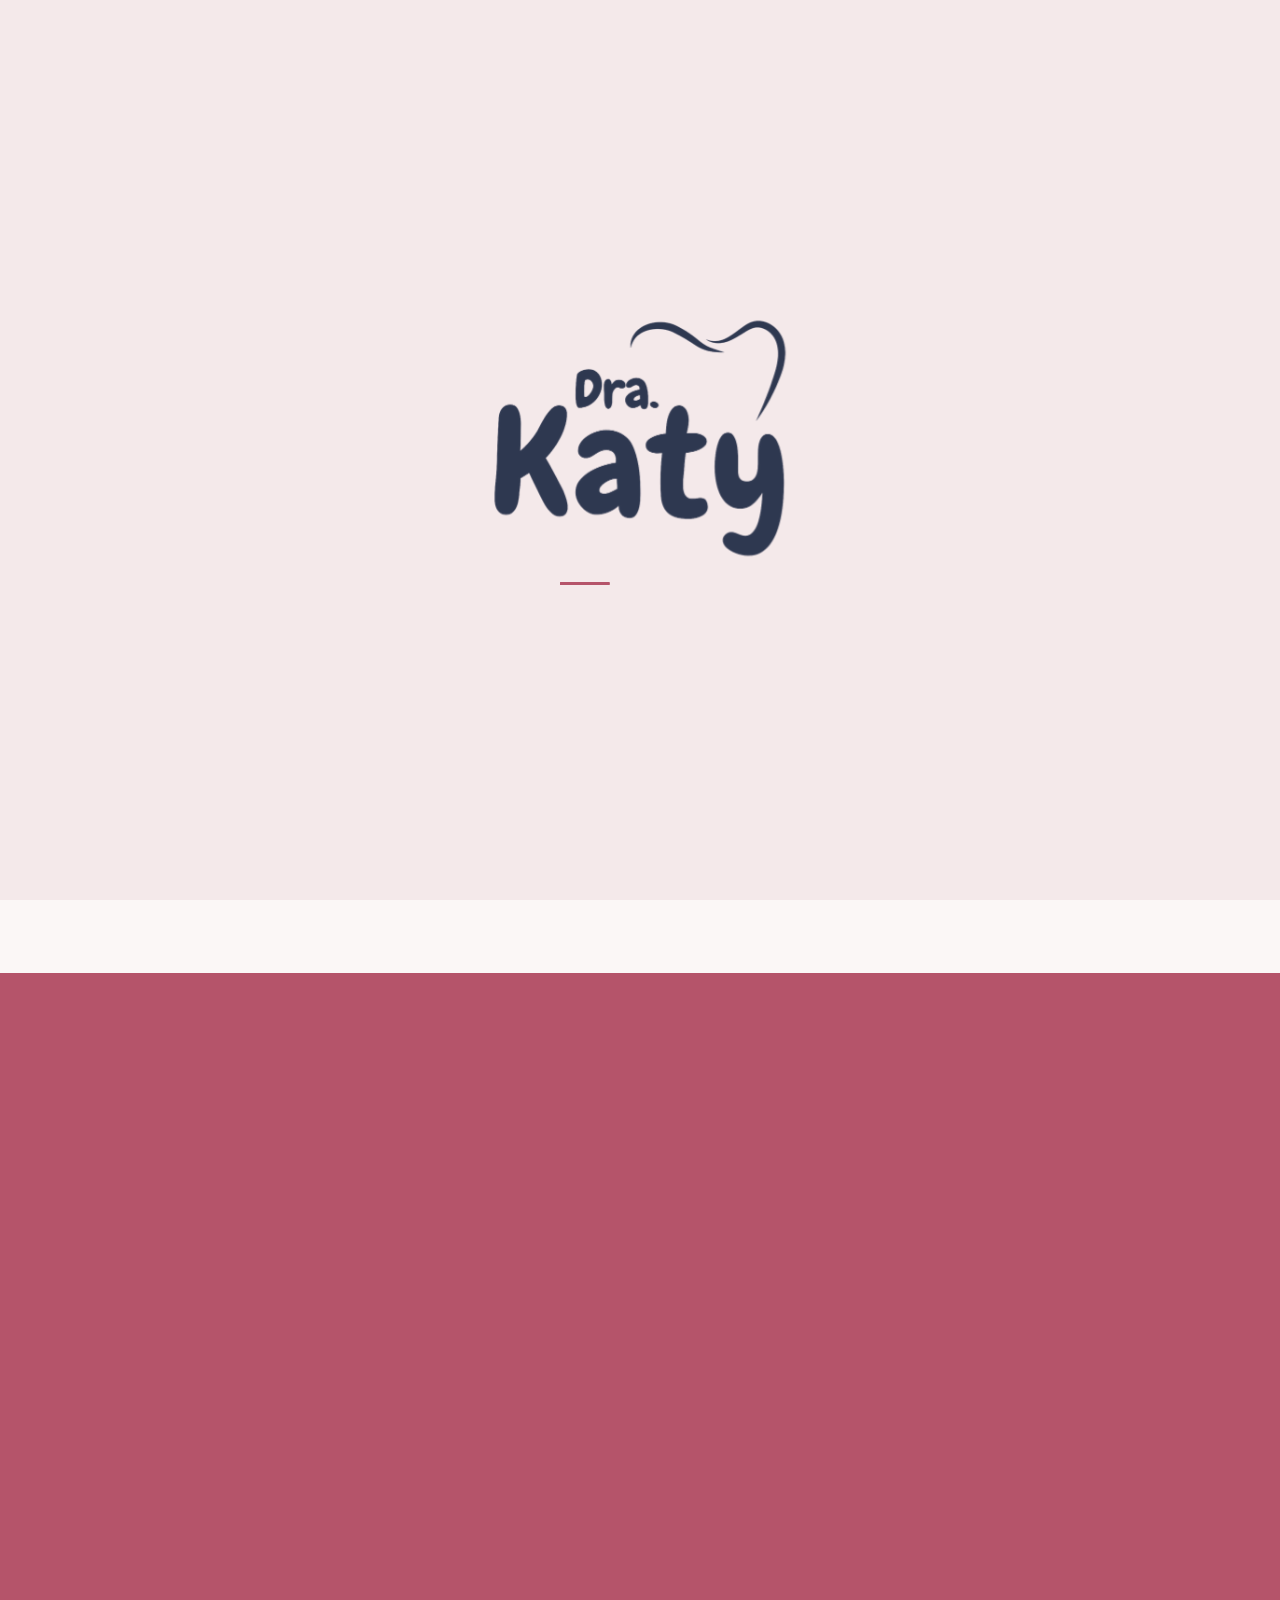
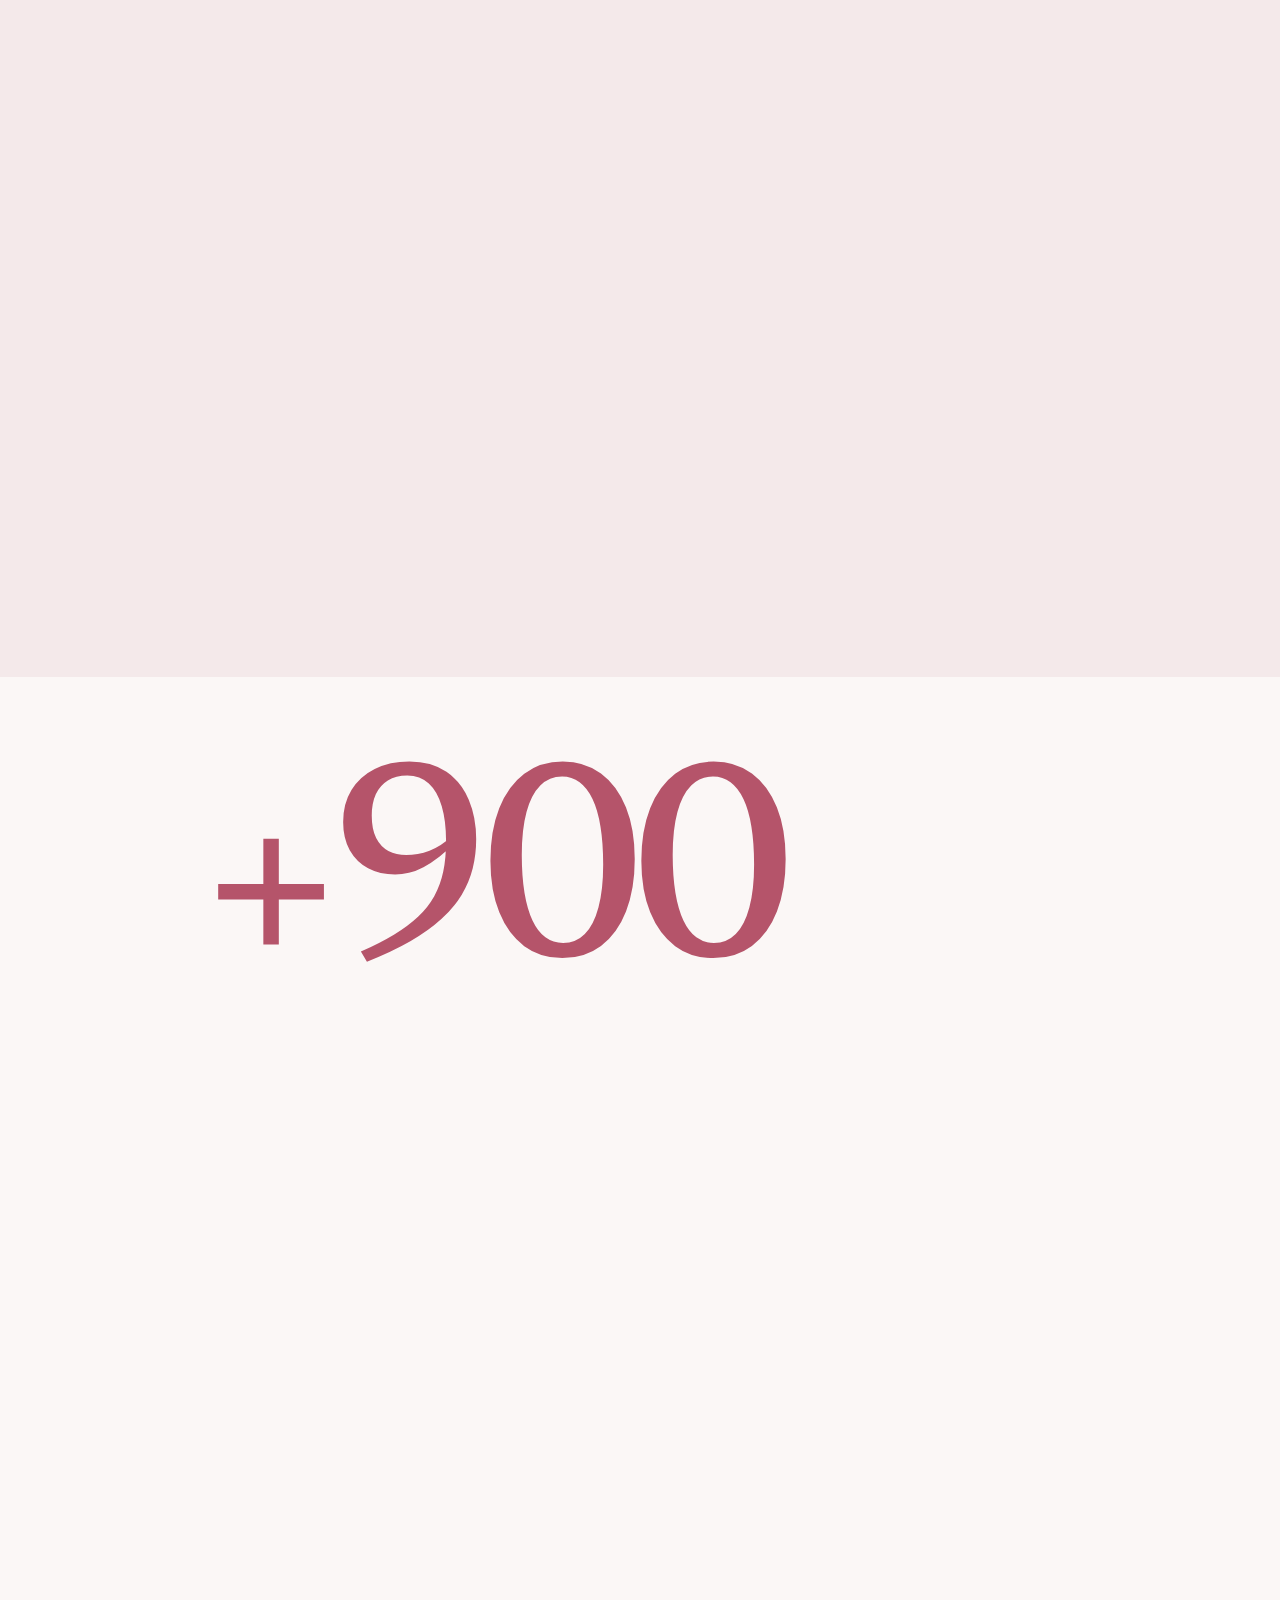
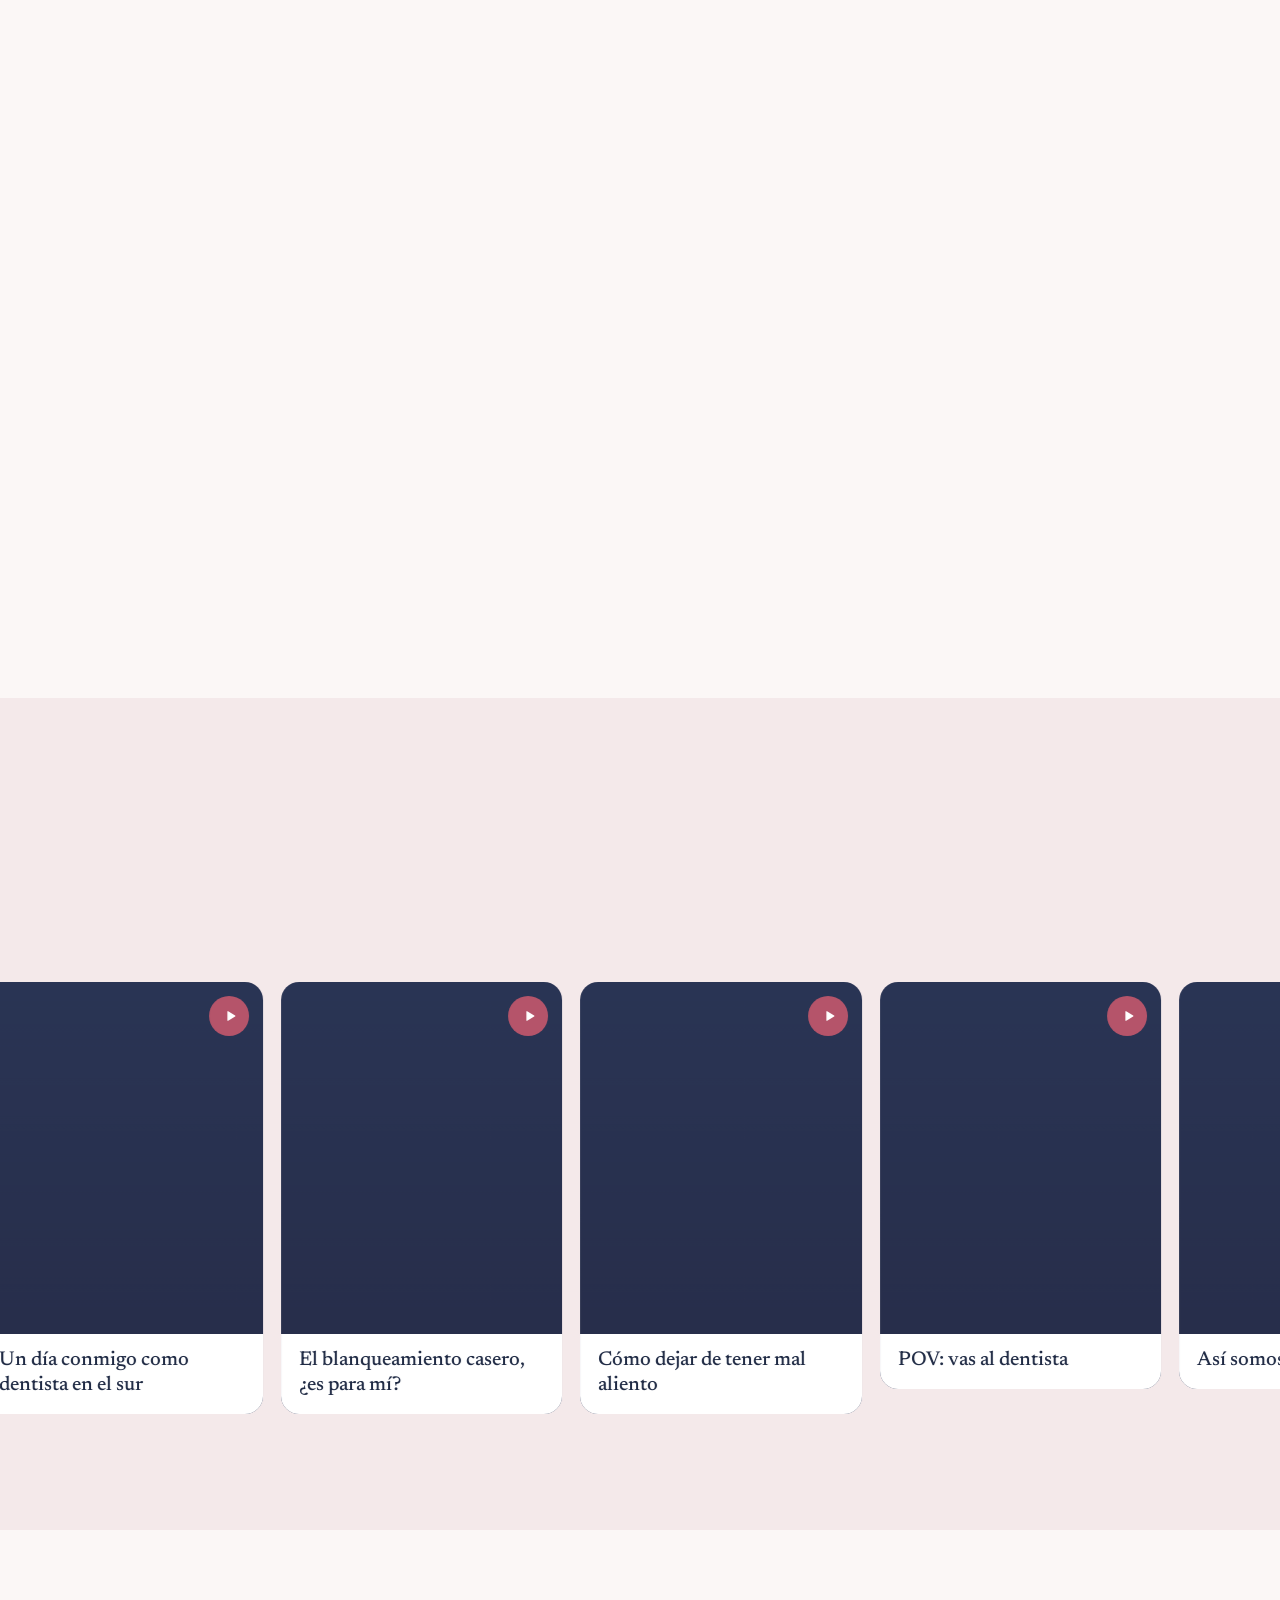
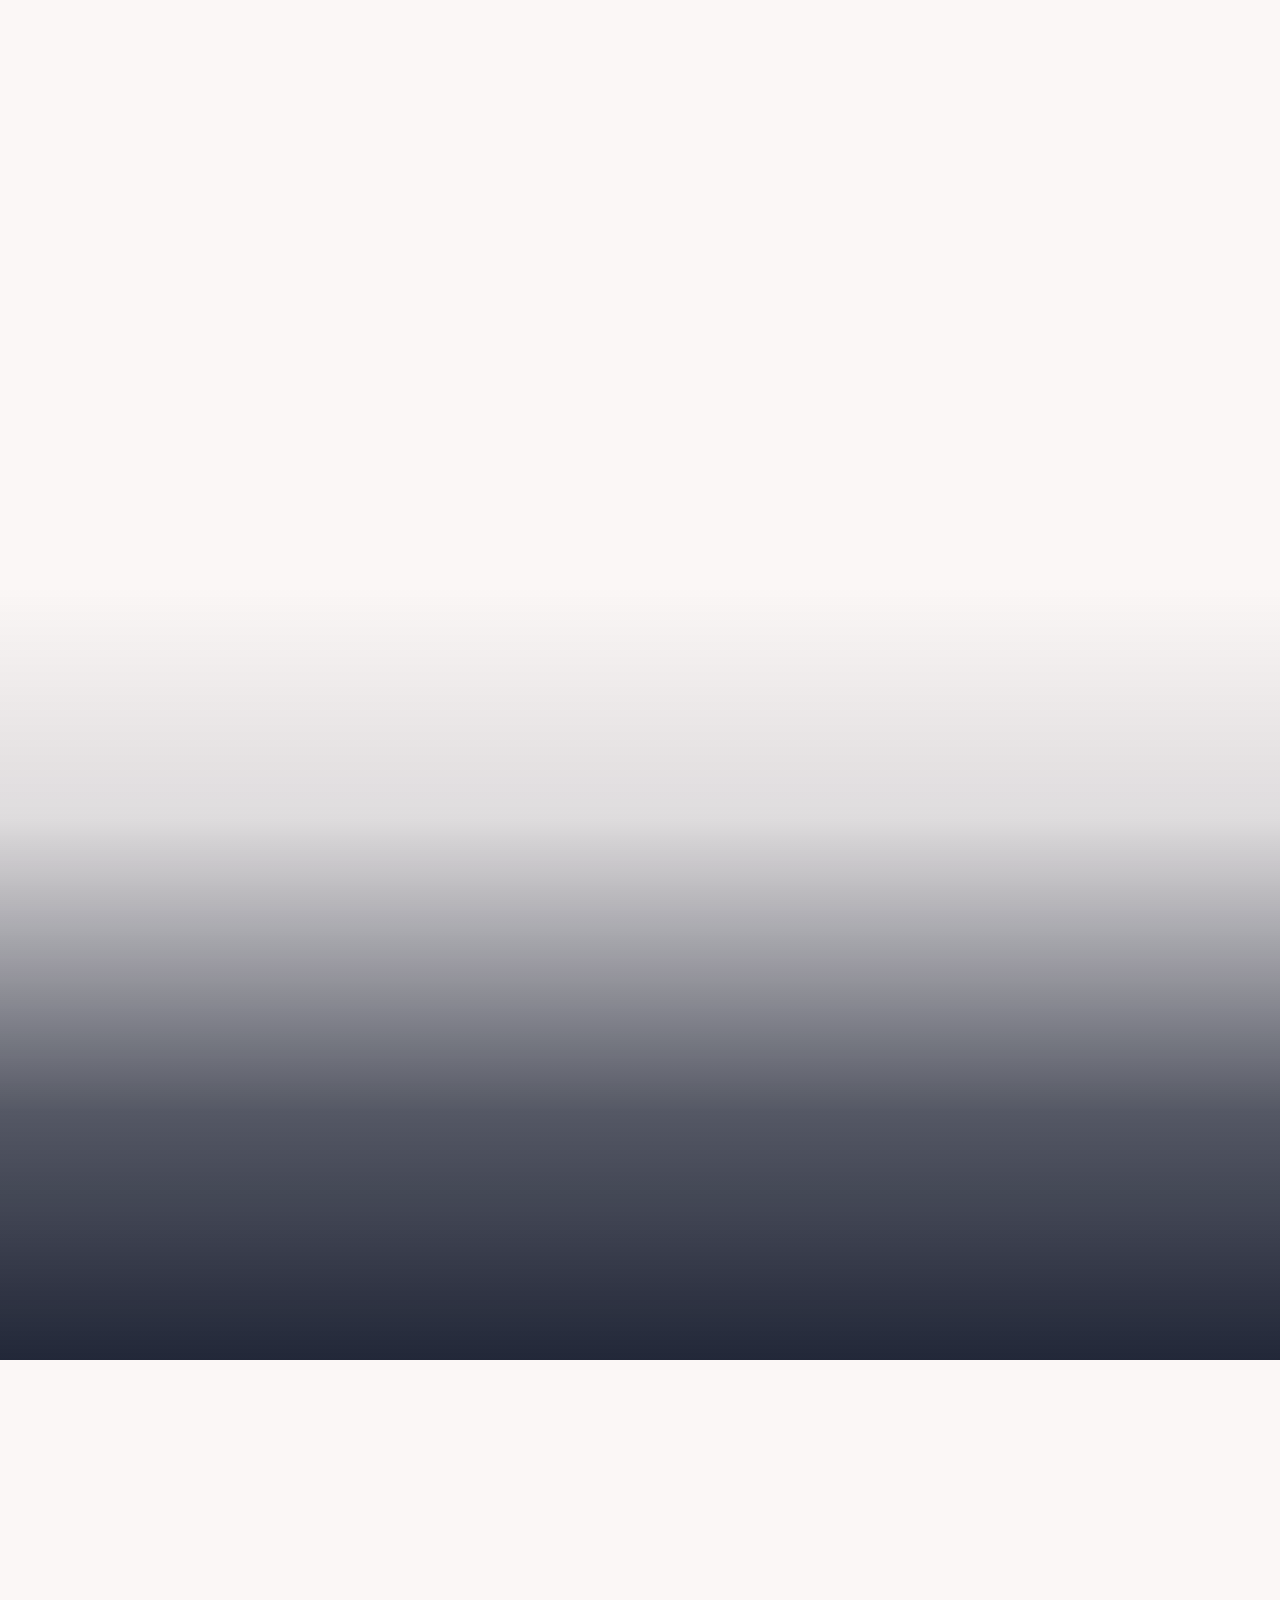
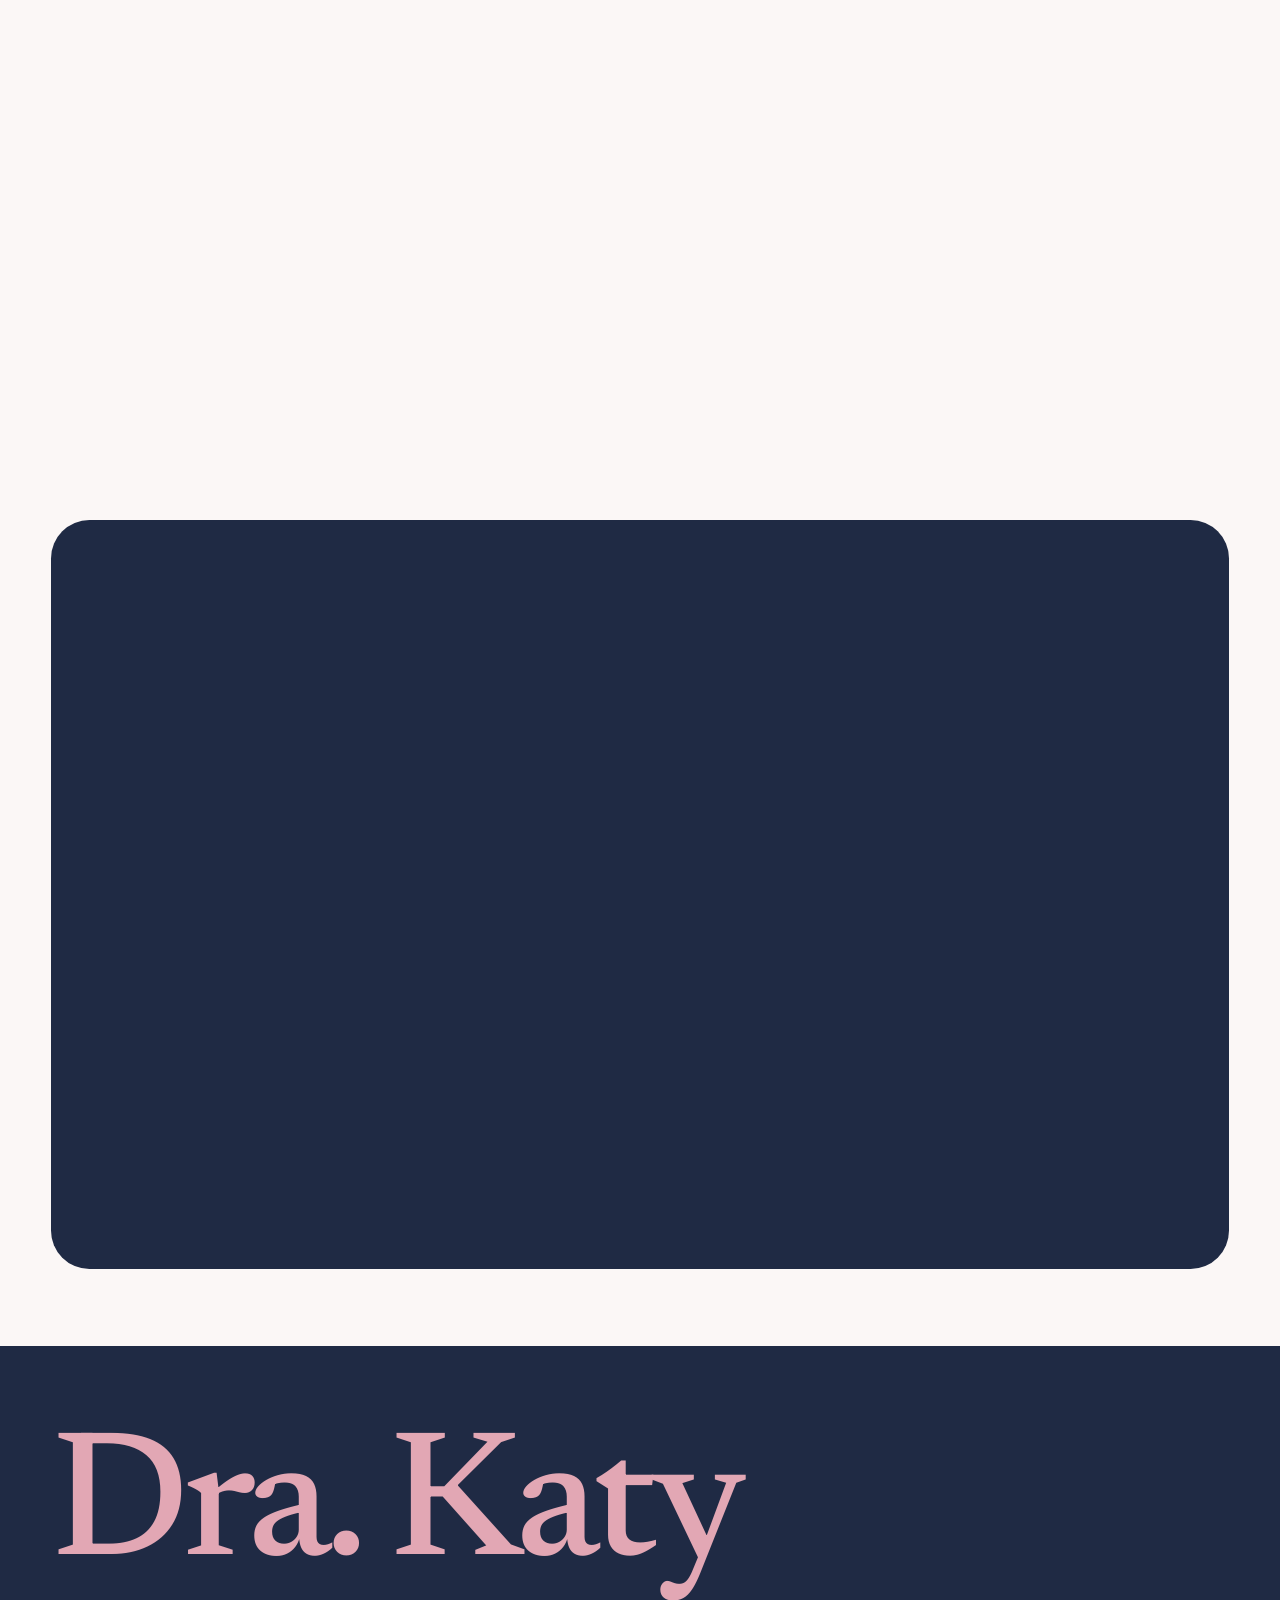
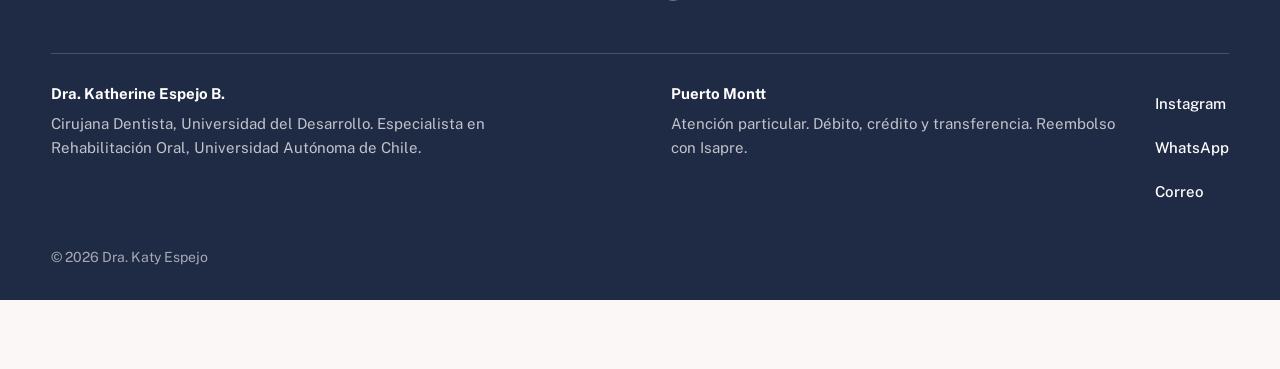
==== commit 24edf251: "Dejar solo el sitio nuevo: se elimina la primera versión de la raíz (queda en la etiqueta sitio-prim" ====
--- a/index.html
+++ b/index.html
@@ -1,578 +1,13 @@
-<!DOCTYPE html>
+<!doctype html>
 <html lang="es-CL">
 <head>
-  <meta charset="utf-8">
-  <meta name="viewport" content="width=device-width, initial-scale=1">
-  <title>Dentista estética en Puerto Montt | Dra. Katy Espejo</title>
-  <meta name="description" content="Blanqueamiento, carillas, diseño de sonrisa y rehabilitación oral en Puerto Montt con la Dra. Katy Espejo, especialista. Escríbeme y agenda tu evaluación.">
-  <meta name="theme-color" content="#FBF7F6">
-  <meta name="robots" content="noindex, nofollow"><!-- PROTOTIPO: quitar al publicar -->
-  <!-- [COMPLETAR al publicar] <link rel="canonical" href="https://DOMINIO/"> -->
-
-  <meta property="og:site_name" content="Dra. Katy Espejo">
-  <meta property="og:title" content="Dentista estética en Puerto Montt | Dra. Katy Espejo">
-  <meta property="og:description" content="Te ayudo a recuperar la confianza al sonreír. Blanqueamiento, carillas, diseño de sonrisa y rehabilitación oral.">
-  <meta property="og:type" content="website">
-  <meta property="og:locale" content="es_CL">
-  <!-- Al tener dominio propio, cambiar estas dos URL -->
-  <meta property="og:url" content="https://agustinespejobenavente-eng.github.io/dra-katy-espejo-web/">
-  <meta property="og:image" content="https://agustinespejobenavente-eng.github.io/dra-katy-espejo-web/img/og-katy.jpg">
-  <meta property="og:image:width" content="1200">
-  <meta property="og:image:height" content="630">
-  <meta property="og:image:alt" content="Logo de la Dra. Katy y su retrato sonriendo en el box dental">
-  <meta name="twitter:image" content="https://agustinespejobenavente-eng.github.io/dra-katy-espejo-web/img/og-katy.jpg">
-  <link rel="icon" type="image/png" href="img/favicon.png">
-  <link rel="apple-touch-icon" href="img/apple-touch-icon.png">
-  <meta name="twitter:card" content="summary_large_image">
-
-  <link rel="preload" href="fonts/newsreader-latin-500-normal.woff2" as="font" type="font/woff2" crossorigin>
-  <link rel="preload" href="fonts/public-sans-latin-400-normal.woff2" as="font" type="font/woff2" crossorigin>
-  <link rel="stylesheet" href="styles.css">
-
-  <script>
-    (function () {
-      var d = document.documentElement;
-      d.classList.add('js');
-      try {
-        if (sessionStorage.getItem('intro-vista') || window.matchMedia('(prefers-reduced-motion: reduce)').matches) d.classList.add('sin-intro');
-      } catch (e) {}
-    })();
-  </script>
-  <script src="script.js" defer></script>
-
-  <script type="application/ld+json">
-  {
-    "@context": "https://schema.org",
-    "@graph": [
-      {
-        "@type": "Dentist",
-        "@id": "#consulta",
-        "name": "Dra. Katy Espejo · Estética dental y rehabilitación oral",
-        "description": "Estética dental y rehabilitación oral en Puerto Montt.",
-        "telephone": "+56 9 5325 3615",
-        "email": "dra.katyespejo@gmail.com",
-        "priceRange": "$$",
-        "paymentAccepted": "Débito, crédito, transferencia",
-        "currenciesAccepted": "CLP",
-        "address": { "@type": "PostalAddress", "addressLocality": "Puerto Montt", "addressRegion": "Región de Los Lagos", "addressCountry": "CL" },
-        "areaServed": { "@type": "City", "name": "Puerto Montt" },
-        "medicalSpecialty": "Dentistry",
-        "employee": { "@id": "#katy" },
-        "sameAs": ["https://www.instagram.com/dentista.katy/"]
-      },
-      {
-        "@type": "Person",
-        "@id": "#katy",
-        "name": "Katherine Espejo B.",
-        "alternateName": "Dra. Katy Espejo",
-        "jobTitle": "Cirujana Dentista, especialista en Rehabilitación Oral",
-        "alumniOf": [
-          { "@type": "CollegeOrUniversity", "name": "Universidad del Desarrollo" },
-          { "@type": "CollegeOrUniversity", "name": "Universidad Autónoma de Chile" }
-        ],
-        "sameAs": ["https://www.instagram.com/dentista.katy/"]
-      },
-      {
-        "@type": "FAQPage",
-        "mainEntity": [
-          { "@type": "Question", "name": "¿El blanqueamiento daña los dientes?", "acceptedAnswer": { "@type": "Answer", "text": "No, si se hace con una evaluación previa y productos adecuados. Puede dar sensibilidad pasajera, que controlamos ajustando el tratamiento." } },
-          { "@type": "Question", "name": "¿Carillas de resina o cerámicas: cuál me conviene?", "acceptedAnswer": { "@type": "Answer", "text": "La resina es más económica y se hace en menos tiempo. La cerámica es más resistente y mantiene mejor el color con los años. En la evaluación vemos cuál calza con tu caso y tu presupuesto." } },
-          { "@type": "Question", "name": "¿Qué es un diseño de sonrisa?", "acceptedAnswer": { "@type": "Answer", "text": "Es planificar tu sonrisa completa (forma, tamaño y color de los dientes) en armonía con tu cara, antes de hacer cualquier tratamiento." } },
-          { "@type": "Question", "name": "¿Por qué una dentista aplica botox?", "acceptedAnswer": { "@type": "Answer", "text": "Porque la zona de la boca y la cara es parte de nuestro trabajo. Siempre se hace después de una evaluación." } },
-          { "@type": "Question", "name": "¿Puedo usar mi Isapre?", "acceptedAnswer": { "@type": "Answer", "text": "Sí, por reembolso. Te entrego la boleta y el detalle de prestaciones para que lo solicites. No atiendo por Fonasa." } }
-        ]
-      }
-    ]
-  }
-  </script>
+<meta charset="utf-8">
+<meta name="viewport" content="width=device-width, initial-scale=1">
+<title>Dra. Katy Espejo · Cirujana dentista en Puerto Montt</title>
+<meta http-equiv="refresh" content="0; url=nuevo/">
+<link rel="canonical" href="nuevo/">
 </head>
 <body>
-  <a class="skip-link" href="#main">Saltar al contenido</a>
-
-  <!-- Animación inicial: breve, sobria, una vez por sesión. Cuando llegue el logo manuscrito, reemplaza a .intro-name -->
-  <div id="intro" class="intro" role="presentation">
-    <div class="intro-inner">
-      <img class="intro-logo" src="img/logo-katy.png" alt="Dra. Katy" width="640" height="521">
-      <span class="intro-rule" aria-hidden="true"></span>
-      <p class="intro-role">Dentista en el sur de Chile</p>
-    </div>
-    <button type="button" class="intro-skip" id="intro-skip">Saltar</button>
-  </div>
-
-  <header class="site-header">
-    <div class="container header-inner">
-      <a class="brand" href="#inicio" aria-label="Dra. Katy Espejo, ir al inicio">
-        <img class="brand-logo" src="img/logo-katy.png" alt="" width="640" height="521">
-        <span class="brand-role">Cirujana Dentista<br>Rehabilitación Oral</span>
-      </a>
-
-      <nav class="main-nav" aria-label="Principal">
-        <ul>
-          <li><a href="#inicio" data-nav="inicio">Inicio</a></li>
-          <li><a href="#quien-soy" data-nav="quien-soy">Quién soy</a></li>
-          <li><a href="#resultados" data-nav="resultados">Resultados</a></li>
-          <li><a href="#servicios" data-nav="servicios">Servicios</a></li>
-          <li><a href="#contacto" data-nav="contacto">Contacto</a></li>
-        </ul>
-      </nav>
-
-      <div class="header-actions">
-        <a class="header-phone" href="tel:+56953253615">
-          <svg viewBox="0 0 24 24" aria-hidden="true"><path d="M5 4h4l2 5-2.5 1.5a11 11 0 0 0 5 5L15 13l5 2v4a2 2 0 0 1-2 2A16 16 0 0 1 3 6a2 2 0 0 1 2-2z"/></svg>
-          <span><small>Llámame</small>+56&nbsp;9&nbsp;5325&nbsp;3615</span>
-          <span class="sr-only">Llamar al +56 9 5325 3615</span>
-        </a>
-        <a class="btn btn-primary btn-sm hide-mobile" href="https://wa.me/56953253615?text=Hola%20Dra.%20Katy%2C%20quiero%20agendar%20una%20evaluaci%C3%B3n" target="_blank" rel="noopener">WhatsApp<span class="sr-only"> (se abre en otra pestaña)</span></a>
-        <button type="button" class="icon-btn menu-toggle" id="menu-toggle" aria-expanded="false" aria-controls="mobile-menu" aria-label="Abrir menú">
-          <svg viewBox="0 0 24 24" aria-hidden="true"><path d="M4 7h16M4 12h16M4 17h16"/></svg>
-        </button>
-      </div>
-    </div>
-
-    <div class="mobile-menu" id="mobile-menu" hidden>
-      <ul class="container">
-        <li><a href="#inicio" data-nav="inicio">Inicio</a></li>
-        <li><a href="#quien-soy" data-nav="quien-soy">Quién soy</a></li>
-        <li><a href="#resultados" data-nav="resultados">Resultados</a></li>
-        <li><a href="#servicios" data-nav="servicios">Servicios</a></li>
-        <li><a href="#contacto" data-nav="contacto">Contacto</a></li>
-      </ul>
-    </div>
-  </header>
-
-  <main id="main">
-
-    <!-- ============ INICIO ============ -->
-    <section class="hero" id="inicio" aria-labelledby="hero-title">
-      <div class="container hero-grid">
-        <div class="hero-copy">
-          <div class="hero-avatar" aria-hidden="true">
-            <img class="avatar" src="img/katy-retrato.jpg" alt="" width="56" height="56">
-            <span><strong>Dra. Katy Espejo</strong><br>Puerto Montt</span>
-          </div>
-          <h1 id="hero-title">Te ayudo a recuperar la confianza al sonreír.</h1>
-          <p class="lead">Soy Katy, cirujana dentista y especialista en rehabilitación oral. En Puerto Montt realizo blanqueamientos, carillas y rehabilitaciones integrales, buscando resultados naturales. Me especializo también en casos de alta complejidad, priorizando recuperar y conservar los dientes naturales siempre que sea posible.</p>
-          <div class="hero-ctas" id="hero-ctas">
-            <a class="btn btn-primary btn-lg" href="https://wa.me/56953253615?text=Hola%20Dra.%20Katy%2C%20quiero%20agendar%20una%20evaluaci%C3%B3n" target="_blank" rel="noopener">Escríbeme por WhatsApp<span class="sr-only"> (se abre en otra pestaña)</span></a>
-            <a class="btn btn-secondary btn-lg" href="#servicios">Ver tratamientos y valores</a>
-          </div>
-          <p class="hero-note">Más de 900 sonrisas transformadas · <a href="#quien-soy">Conóceme</a></p>
-        </div>
-
-        <figure class="hero-photo">
-          <img class="photo photo-portrait" src="img/katy-retrato.jpg" alt="La Dra. Katy Espejo sonriendo en su box dental, con uniforme azul marino" width="768" height="1364" fetchpriority="high">
-        </figure>
-      </div>
-    </section>
-
-    <!-- ============ SOBRE MÍ ============ -->
-    <section class="section about" id="quien-soy" aria-labelledby="about-title">
-      <div class="container about-grid">
-        <img class="photo photo-room" src="img/katy-atendiendo.jpg" alt="La Dra. Katy atendiendo a un paciente con lupas de magnificación" width="1000" height="1333" loading="lazy">
-        <div class="about-copy">
-          <h2 id="about-title">Quién soy</h2>
-          <p>Empecé haciendo voluntariados y después viví y trabajé en el extremo sur, en Hornopirén. Ahí vi lo que de verdad necesitaban mis pacientes, y me propuse acercarles una odontología real, pensada para cada persona y no para la foto.</p>
-          <p>Por eso hice la especialidad en Rehabilitación Oral: para poder resolver desde un blanqueamiento hasta los casos que nadie más quería tomar. Hoy atiendo en Puerto Montt y sigo con la misma idea: una odontología real, para cada persona.</p>
-          <dl class="credentials">
-            <div><dt>Título</dt><dd>Cirujana Dentista, Universidad del Desarrollo (2020)</dd></div>
-            <div><dt>Especialidad</dt><dd>Rehabilitación Oral, Universidad Autónoma de Chile (2026)</dd></div>
-            <div><dt>Registro</dt><dd>N.º 677366</dd></div>
-          </dl>
-          <ul class="promises">
-            <li><strong>Resultados naturales:</strong> buscamos que tu sonrisa calce con tu cara.</li>
-            <li><strong>Valor claro desde el inicio:</strong> conoces el presupuesto antes de empezar.</li>
-            <li><strong>Sin presión:</strong> te tomas el tiempo que necesites para decidir.</li>
-          </ul>
-        </div>
-      </div>
-    </section>
-
-    <!-- ============ RESULTADOS ============ -->
-    <section class="section section-alt" id="resultados" aria-labelledby="resultados-title">
-      <div class="container">
-        <div class="section-head">
-          <h2 id="resultados-title">Casos de pacientes</h2>
-          <p>Elige un tratamiento o deja que pasen solos. Cada caso se publica con autorización escrita del paciente.</p>
-        </div>
-
-        <!--
-          Carrusel de casos. Para agregar uno: copiar un <article class="case"> con su data-tipo
-          (blanqueamiento, carillas, diseno o rehabilitacion) y poner la foto en img/casos/.
-          Publicar solo con autorización escrita de cada paciente.
-        -->
-        <div class="carousel" id="cases" role="region" aria-roledescription="carrusel" aria-label="Casos de pacientes">
-          <div class="case-types" role="group" aria-label="Tipos de caso">
-            <button type="button" class="case-type" data-tipo="blanqueamiento" aria-current="true">Blanqueamiento</button>
-            <button type="button" class="case-type" data-tipo="carillas">Carillas</button>
-            <button type="button" class="case-type" data-tipo="diseno">Diseño de sonrisa</button>
-            <button type="button" class="case-type" data-tipo="rehabilitacion">Rehabilitación</button>
-            <button type="button" class="case-pause" id="case-play" aria-label="Pausar el carrusel" aria-pressed="false">
-              <svg class="i-pause" viewBox="0 0 24 24" aria-hidden="true"><path d="M9 6v12M15 6v12"/></svg>
-              <svg class="i-play" viewBox="0 0 24 24" aria-hidden="true"><path d="M8 5l11 7-11 7z"/></svg>
-            </button>
-          </div>
-
-          <div class="carousel-stage">
-          <button type="button" class="case-arrow case-arrow-prev" id="case-prev" aria-controls="case-track" aria-label="Caso anterior">
-            <svg viewBox="0 0 24 24" aria-hidden="true"><path d="M15 5l-7 7 7 7"/></svg>
-          </button>
-          <button type="button" class="case-arrow case-arrow-next" id="case-next" aria-controls="case-track" aria-label="Caso siguiente">
-            <svg viewBox="0 0 24 24" aria-hidden="true"><path d="M9 5l7 7-7 7"/></svg>
-          </button>
-          <div class="carousel-viewport">
-            <div class="carousel-track" id="case-track" aria-live="off">
-
-              <article class="case" data-tipo="blanqueamiento" aria-roledescription="diapositiva" aria-label="Blanqueamiento: durante el tratamiento">
-                <figure class="case-media"><img src="img/casos/blanqueamiento-gel.jpg" alt="Blanqueamiento en clínica: gel blanqueador sobre los dientes y barrera protectora sobre las encías" width="1080" height="929" loading="lazy"></figure>
-                <div class="case-info">
-                  <p class="case-kind">Durante el tratamiento</p>
-                  <h3>Blanqueamiento en clínica</h3>
-                  <p>Antes de aplicar el gel, protejo las encías con una barrera. Así el tratamiento actúa solo sobre los dientes.</p>
-                  <a class="btn btn-secondary" href="#contacto" data-motivo="Blanqueamiento dental">Quiero este tratamiento</a>
-                </div>
-              </article>
-
-              <article class="case" data-tipo="blanqueamiento" aria-roledescription="diapositiva" aria-label="Blanqueamiento: detalle del proceso">
-                <figure class="case-media"><img src="img/casos/blanqueamiento-barrera.jpg" alt="Primer plano de un blanqueamiento: gel sobre los dientes y barrera azul en el borde de la encía" width="1080" height="921" loading="lazy"></figure>
-                <div class="case-info">
-                  <p class="case-kind">Durante el tratamiento</p>
-                  <h3>Cuidado en cada detalle</h3>
-                  <p>Cada sesión se controla de cerca para cuidar la sensibilidad y lograr un color parejo y natural.</p>
-                  <a class="btn btn-secondary" href="#contacto" data-motivo="Blanqueamiento dental">Quiero este tratamiento</a>
-                </div>
-              </article>
-
-              <article class="case" data-tipo="carillas" aria-roledescription="diapositiva" aria-label="Carillas: antes y después">
-                <figure class="case-media"><img src="img/casos/carillas-antes-despues.jpg" alt="Dientes frontales antes y después de carillas: arriba con desgaste y manchas, abajo con forma y color parejos" width="1080" height="1350" loading="lazy"></figure>
-                <div class="case-info">
-                  <p class="case-kind">Antes y después</p>
-                  <h3>Carillas</h3>
-                  <p>Dientes frontales con desgaste y manchas, corregidos en forma y color.</p>
-                  <a class="btn btn-secondary" href="#contacto" data-motivo="Carillas de resina">Quiero este tratamiento</a>
-                </div>
-              </article>
-
-              <article class="case" data-tipo="carillas" aria-roledescription="diapositiva" aria-label="Carillas: resultado">
-                <figure class="case-media"><img src="img/casos/carillas-resultado.jpg" alt="Perfil de una sonrisa con carillas terminadas, de brillo y forma natural" width="1080" height="968" loading="lazy"></figure>
-                <div class="case-info">
-                  <p class="case-kind">Resultado</p>
-                  <h3>Carillas con brillo natural</h3>
-                  <p>El objetivo es que se vean como dientes propios: con textura, brillo y forma que calcen con tu cara.</p>
-                  <a class="btn btn-secondary" href="#contacto" data-motivo="Carillas cerámicas">Quiero este tratamiento</a>
-                </div>
-              </article>
-
-              <article class="case" data-tipo="diseno" aria-roledescription="diapositiva" aria-label="Diseño de sonrisa: planificación">
-                <figure class="case-media"><img src="img/casos/diseno-modelo-recorte.jpg" alt="Modelo de la boca del paciente con los dientes nuevos planificados, sostenido en la mano" width="840" height="780" loading="lazy"></figure>
-                <div class="case-info">
-                  <p class="case-kind">Planificación</p>
-                  <h3>Diseño de sonrisa</h3>
-                  <p>Antes de tocar un diente, planificamos la nueva sonrisa en un modelo de tu boca. Así puedes verla antes de decidir.</p>
-                  <a class="btn btn-secondary" href="#contacto" data-motivo="Diseño de sonrisa">Quiero este tratamiento</a>
-                </div>
-              </article>
-
-              <article class="case" data-tipo="diseno" aria-roledescription="diapositiva" aria-label="Diseño de sonrisa: resultado">
-                <figure class="case-media"><img src="img/casos/diseno-resultado.jpg" alt="Sonrisa amplia con dientes frontales de forma y color armónicos" width="1080" height="1029" loading="lazy"></figure>
-                <div class="case-info">
-                  <p class="case-kind">Resultado</p>
-                  <h3>Una sonrisa en armonía</h3>
-                  <p>Forma, tamaño y color pensados en conjunto, para que la sonrisa se vea natural al hablar y al reír.</p>
-                  <a class="btn btn-secondary" href="#contacto" data-motivo="Diseño de sonrisa">Quiero este tratamiento</a>
-                </div>
-              </article>
-
-              <article class="case" data-tipo="rehabilitacion" aria-roledescription="diapositiva" aria-label="Rehabilitación: antes y después">
-                <figure class="case-media"><img src="img/casos/rehabilitacion-antes-despues.jpg" alt="Rehabilitación oral antes y después: arriba dientes desgastados y en mala posición, abajo una dentadura completa y alineada" width="1080" height="1350" loading="lazy"></figure>
-                <div class="case-info">
-                  <p class="case-kind">Antes y después</p>
-                  <h3>Rehabilitación oral completa</h3>
-                  <p>Dientes desgastados, perdidos y en mala posición, rehabilitados para volver a masticar y sonreír con tranquilidad.</p>
-                  <a class="btn btn-secondary" href="#contacto" data-motivo="Rehabilitación compleja">Quiero este tratamiento</a>
-                </div>
-              </article>
-
-              <article class="case" data-tipo="rehabilitacion" aria-roledescription="diapositiva" aria-label="Rehabilitación: resultado">
-                <figure class="case-media"><img src="img/casos/rehabilitacion-paciente.jpg" alt="Paciente sonriendo de frente y de perfil después de su tratamiento, con un primer plano de sus dientes" width="1080" height="1350" loading="lazy"></figure>
-                <div class="case-info">
-                  <p class="case-kind">Resultado</p>
-                  <h3>Volver a sonreír</h3>
-                  <p>El resultado se mide en la sonrisa de cada paciente: de frente, de perfil y en el día a día.</p>
-                  <a class="btn btn-secondary" href="#contacto" data-motivo="Rehabilitación compleja">Quiero este tratamiento</a>
-                </div>
-              </article>
-
-            </div>
-          </div>
-          </div>
-
-        </div>
-      </div>
-    </section>
-
-    <!-- ============ SERVICIOS ============ -->
-    <section class="section" id="servicios" aria-labelledby="servicios-title">
-      <div class="container">
-        <div class="section-head">
-          <h2 id="servicios-title">Estética dental y rehabilitación en Puerto Montt</h2>
-          <p>¿Qué te gustaría mejorar? Estos son valores de referencia; el precio final lo conversamos en tu evaluación, antes de empezar.</p>
-        </div>
-
-        <div class="services">
-          <div class="service-group">
-            <h3>Estética dental y facial</h3>
-            <ul class="service-list">
-              <li>
-                <div><h4>Blanqueamiento dental</h4><p>En clínica o ambulatorio, con cubetas para la casa.</p></div>
-                <span class="price"><small>desde</small>$100.000</span>
-              </li>
-              <li>
-                <div><h4>Carillas de resina</h4><p>Corrigen forma, color y pequeños espacios en pocas sesiones.</p></div>
-                <span class="price"><small>desde</small>$80.000</span>
-              </li>
-              <li>
-                <div><h4>Carillas cerámicas</h4><p>Más resistentes y estables en el color a largo plazo.</p></div>
-                <span class="price"><small>desde</small>$320.000</span>
-              </li>
-              <li>
-                <div><h4>Diseño de sonrisa</h4><p>Planificamos tu sonrisa completa antes de tocar un diente.</p></div>
-                <span class="price"><small>desde</small>$80.000</span>
-              </li>
-              <li>
-                <div><h4>Botox</h4><p>Aplicación en la zona de la boca y la cara, previa evaluación.</p></div>
-                <span class="price"><small>desde</small>$180.000</span>
-              </li>
-            </ul>
-          </div>
-
-          <div class="service-group">
-            <h3>Rehabilitación oral</h3>
-            <ul class="service-list">
-              <li>
-                <div><h4>Rehabilitaciones complejas</h4><p>Dientes perdidos, desgastados o trabajos antiguos que hay que rehacer. Es mi especialidad.</p></div>
-                <span class="price price-eval">Según evaluación</span>
-              </li>
-              <li>
-                <div><h4>Rehabilitación biomimética</h4><p>Para salvar dientes muy destruidos, conservando la mayor cantidad posible de diente natural.</p></div>
-                <span class="price"><small>desde</small>$60.000</span>
-              </li>
-              <li>
-                <div><h4>Incrustaciones</h4><p>Restauraciones hechas a medida para dientes con un daño grande.</p></div>
-                <span class="price"><small>desde</small>$200.000</span>
-              </li>
-              <li>
-                <div><h4>Prótesis</h4><p>Fijas o removibles, hechas a tu medida.</p></div>
-                <span class="price"><small>desde</small>$300.000</span>
-              </li>
-            </ul>
-          </div>
-        </div>
-
-        <div class="pay-block">
-          <h3 id="pagos-title">Formas de pago e Isapre</h3>
-          <div class="pay-grid">
-            <div>
-              <h4>Medios de pago</h4>
-              <p>Débito, crédito y transferencia.</p>
-            </div>
-            <div>
-              <h4>Isapre</h4>
-              <p>Te entrego la boleta y el detalle de prestaciones para que pidas tu reembolso.</p>
-            </div>
-            <div>
-              <h4>Atención particular</h4>
-              <p>No atiendo por Fonasa.</p>
-            </div>
-          </div>
-        </div>
-      </div>
-    </section>
-
-    <!-- ============ PRIMERA VISITA ============ -->
-    <section class="section section-alt" aria-labelledby="visita-title">
-      <div class="container visit">
-        <h2 id="visita-title">Así es tu primera visita</h2>
-        <ol class="steps">
-          <li>
-            <h3>Conversamos</h3>
-            <p>Me cuentas qué te gustaría mejorar de tu sonrisa y qué tratamientos has tenido antes.</p>
-          </li>
-          <li>
-            <h3>Revisamos</h3>
-            <p>Examino tu boca completa: dientes, encías y mordida, no solo lo que se ve.</p>
-          </li>
-          <li>
-            <h3>Te explico las opciones</h3>
-            <p>En palabras simples, con lo que es posible en tu caso y el valor de cada alternativa.</p>
-          </li>
-          <li>
-            <h3>Tú decides</h3>
-            <p>Sin presión. Puedes empezar, pensarlo con calma o hacerme todas las preguntas que necesites.</p>
-          </li>
-        </ol>
-      </div>
-    </section>
-
-    <!-- ============ REELS ============ -->
-    <section class="section reels" id="instagram" aria-labelledby="reels-title">
-      <div class="container">
-        <div class="section-head reels-head">
-          <h2 id="reels-title">Aprende conmigo en Instagram</h2>
-          <p>Explico tratamientos, resuelvo dudas y muestro cómo es un día como dentista en el sur. <a href="https://www.instagram.com/dentista.katy/reels/" target="_blank" rel="noopener">Ver todos los reels<span class="sr-only"> (se abre en otra pestaña)</span></a></p>
-        </div>
-        <!-- Portadas guardadas en img/reels/: el sitio no carga Instagram hasta que la persona toca un reel -->
-        <ul class="reels-strip">
-          <li><a class="reel" href="https://www.instagram.com/dentista.katy/reel/DfqGK6Qx9mC/" target="_blank" rel="noopener"><img src="img/reels/DfqGK6Qx9mC.jpg" alt="" width="400" height="711" loading="lazy"><span class="reel-title">Un día conmigo como dentista en el sur<span class="sr-only"> (reel en Instagram, se abre en otra pestaña)</span></span></a></li>
-          <li><a class="reel" href="https://www.instagram.com/dentista.katy/reel/Db4LUw8RAOW/" target="_blank" rel="noopener"><img src="img/reels/Db4LUw8RAOW.jpg" alt="" width="400" height="711" loading="lazy"><span class="reel-title">El blanqueamiento casero, ¿es para mí?<span class="sr-only"> (reel en Instagram, se abre en otra pestaña)</span></span></a></li>
-          <li><a class="reel" href="https://www.instagram.com/dentista.katy/reel/DdC0AIIxa2G/" target="_blank" rel="noopener"><img src="img/reels/DdC0AIIxa2G.jpg" alt="" width="400" height="711" loading="lazy"><span class="reel-title">Cómo dejar de tener mal aliento<span class="sr-only"> (reel en Instagram, se abre en otra pestaña)</span></span></a></li>
-          <li><a class="reel" href="https://www.instagram.com/dentista.katy/reel/DcPaOQbxSv2/" target="_blank" rel="noopener"><img src="img/reels/DcPaOQbxSv2.jpg" alt="" width="400" height="711" loading="lazy"><span class="reel-title">POV: vas al dentista<span class="sr-only"> (reel en Instagram, se abre en otra pestaña)</span></span></a></li>
-          <li><a class="reel" href="https://www.instagram.com/dentista.katy/reel/Da1Ga6BRIRC/" target="_blank" rel="noopener"><img src="img/reels/Da1Ga6BRIRC.jpg" alt="" width="400" height="711" loading="lazy"><span class="reel-title">Un recordatorio que alguien tenía que decir<span class="sr-only"> (reel en Instagram, se abre en otra pestaña)</span></span></a></li>
-          <li><a class="reel" href="https://www.instagram.com/dentista.katy/reel/Der9Ob8xfN-/" target="_blank" rel="noopener"><img src="img/reels/Der9Ob8xfN-.jpg" alt="" width="400" height="711" loading="lazy"><span class="reel-title">Así somos los dentistas<span class="sr-only"> (reel en Instagram, se abre en otra pestaña)</span></span></a></li>
-        </ul>
-      </div>
-    </section>
-
-    <!-- ============ PREGUNTAS ============ -->
-    <section class="section section-alt" aria-labelledby="faq-title">
-      <div class="container narrow">
-        <h2 id="faq-title" class="h2-left">Preguntas frecuentes sobre estética dental</h2>
-        <div class="faq">
-          <details>
-            <summary>¿El blanqueamiento daña los dientes?</summary>
-            <p>No, si se hace con una evaluación previa y productos adecuados. Puede dar sensibilidad pasajera, que controlamos ajustando el tratamiento.</p>
-          </details>
-          <details>
-            <summary>¿Carillas de resina o cerámicas: cuál me conviene?</summary>
-            <p>La resina es más económica y se hace en menos tiempo. La cerámica es más resistente y mantiene mejor el color con los años. En la evaluación vemos cuál calza con tu caso y tu presupuesto.</p>
-          </details>
-          <details>
-            <summary>¿Qué es un diseño de sonrisa?</summary>
-            <p>Es planificar tu sonrisa completa (forma, tamaño y color de los dientes) en armonía con tu cara, antes de hacer cualquier tratamiento.</p>
-          </details>
-          <details>
-            <summary>¿Por qué una dentista aplica botox?</summary>
-            <p>Porque la zona de la boca y la cara es parte de nuestro trabajo. Siempre se hace después de una evaluación.</p>
-          </details>
-          <details>
-            <summary>¿Puedo usar mi Isapre?</summary>
-            <p>Sí, por reembolso. Te entrego la boleta y el detalle de prestaciones para que lo solicites. No atiendo por Fonasa.</p>
-          </details>
-        </div>
-        <p class="faq-more">¿Quieres ver cómo trabajo? En mi Instagram explico cada tratamiento paso a paso: <a href="https://www.instagram.com/dentista.katy/" target="_blank" rel="noopener">@dentista.katy<span class="sr-only"> (se abre en otra pestaña)</span></a>.</p>
-      </div>
-    </section>
-
-    <!-- ============ CONTACTO ============ -->
-    <section class="section section-contact" id="contacto" aria-labelledby="contacto-title">
-      <div class="container contact-grid">
-        <div class="contact-info">
-          <h2 id="contacto-title">Escríbeme y conversemos</h2>
-          <p class="contact-lead">Lo más rápido es WhatsApp. Si prefieres, déjame tus datos y te contacto yo para coordinar tu evaluación.</p>
-          <a class="btn btn-primary btn-lg contact-wa" href="https://wa.me/56953253615?text=Hola%20Dra.%20Katy%2C%20quiero%20agendar%20una%20evaluaci%C3%B3n" target="_blank" rel="noopener">Escríbeme por WhatsApp<span class="sr-only"> (se abre en otra pestaña)</span></a>
-
-          <dl class="contact-list">
-            <div>
-              <dt>Teléfono y WhatsApp</dt>
-              <dd><a href="tel:+56953253615">+56&nbsp;9&nbsp;5325&nbsp;3615</a></dd>
-            </div>
-            <div>
-              <dt>Correo</dt>
-              <dd><a href="mailto:dra.katyespejo@gmail.com">dra.katyespejo@gmail.com</a></dd>
-            </div>
-            <div>
-              <dt>Instagram</dt>
-              <dd><a href="https://www.instagram.com/dentista.katy/" target="_blank" rel="noopener">@dentista.katy<span class="sr-only"> (se abre en otra pestaña)</span></a></dd>
-            </div>
-            <div>
-              <dt>Dónde atiendo</dt>
-              <dd>Puerto Montt<br><span class="muted">Dirección de la consulta por confirmar.</span></dd>
-            </div>
-          </dl>
-        </div>
-
-        <!-- Formulario listo para Netlify Forms: al publicar en Netlify, las solicitudes llegan al correo configurado -->
-        <form class="contact-form" id="contact-form" name="contacto" method="POST" data-netlify="true" netlify-honeypot="sitio-web" novalidate>
-          <input type="hidden" name="form-name" value="contacto">
-          <p class="hp" aria-hidden="true"><label>No completar <input name="sitio-web" tabindex="-1" autocomplete="off"></label></p>
-          <p class="form-title">O déjame tus datos</p>
-          <div class="field">
-            <label for="f-nombre">Nombre</label>
-            <input id="f-nombre" name="nombre" type="text" autocomplete="name" required>
-            <p class="field-error" id="e-nombre">Escribe tu nombre.</p>
-          </div>
-          <div class="field-row">
-            <div class="field">
-              <label for="f-tel">Teléfono</label>
-              <input id="f-tel" name="telefono" type="tel" autocomplete="tel" inputmode="tel" placeholder="+56 9 1234 5678…" required>
-              <p class="field-error" id="e-tel">Escribe un teléfono de al menos 8 dígitos.</p>
-            </div>
-            <div class="field">
-              <label for="f-email">Correo <span class="optional">(opcional)</span></label>
-              <input id="f-email" name="email" type="email" autocomplete="email" spellcheck="false">
-              <p class="field-error" id="e-email">Revisa el correo: falta la @ o el dominio.</p>
-            </div>
-          </div>
-          <div class="field">
-            <label for="f-servicio">Tratamiento de interés</label>
-            <select id="f-servicio" name="servicio">
-              <option value="">Aún no lo sé, quiero una evaluación</option>
-              <option>Blanqueamiento dental</option>
-              <option>Carillas de resina</option>
-              <option>Carillas cerámicas</option>
-              <option>Diseño de sonrisa</option>
-              <option>Rehabilitación compleja</option>
-              <option>Rehabilitación biomimética</option>
-              <option>Incrustaciones</option>
-              <option>Prótesis</option>
-              <option>Botox</option>
-            </select>
-          </div>
-          <div class="field">
-            <label for="f-msg">Cuéntame algo más <span class="optional">(opcional)</span></label>
-            <textarea id="f-msg" name="mensaje" rows="3" placeholder="Me gustaría tener los dientes más blancos…"></textarea>
-            <p class="field-hint">No es necesario que me envíes información médica por aquí; eso lo vemos en la consulta.</p>
-          </div>
-          <div class="field field-check">
-            <input id="f-ok" name="consentimiento" type="checkbox" required>
-            <label for="f-ok">Acepto la <a href="privacidad.html" target="_blank" rel="noopener">política de privacidad<span class="sr-only"> (se abre en otra pestaña)</span></a> y que me contacten para agendar.</label>
-            <p class="field-error" id="e-ok">Marca esta casilla para que pueda contactarte.</p>
-          </div>
-          <button type="submit" class="btn btn-navy btn-lg btn-block" id="form-submit">Enviar mis datos</button>
-          <p class="form-status" id="form-status" role="status" aria-live="polite"></p>
-        </form>
-      </div>
-    </section>
-  </main>
-
-  <footer class="site-footer">
-    <div class="container footer-inner">
-      <div>
-        <p class="footer-name">Dra. Katherine Espejo B.</p>
-        <p class="muted">Cirujana Dentista · Especialista en Rehabilitación Oral · Registro N.º 677366</p>
-        <p class="muted">Puerto Montt, Chile</p>
-      </div>
-      <ul class="footer-links">
-        <li><a href="privacidad.html">Política de privacidad</a></li>
-        <li><a href="terminos.html">Términos y condiciones</a></li>
-        <li><a href="https://www.instagram.com/dentista.katy/" rel="noopener" target="_blank">Instagram<span class="sr-only"> (se abre en otra pestaña)</span></a></li>
-      </ul>
-    </div>
-    <div class="container footer-bottom">
-      <p>© <span id="year">2026</span> Dra. Katherine Espejo B.</p>
-    </div>
-  </footer>
-
-  <!-- Acciones rápidas: barra inferior en móvil (aparece al pasar el inicio). En escritorio, WhatsApp está en la cabecera -->
-  <nav class="quick-bar" id="quick-bar" aria-label="Acciones rápidas">
-    <a href="tel:+56953253615">
-      <svg viewBox="0 0 24 24" aria-hidden="true"><path d="M5 4h4l2 5-2.5 1.5a11 11 0 0 0 5 5L15 13l5 2v4a2 2 0 0 1-2 2A16 16 0 0 1 3 6a2 2 0 0 1 2-2z"/></svg>
-      Llamar
-    </a>
-    <a href="https://www.instagram.com/dentista.katy/" target="_blank" rel="noopener">
-      <svg viewBox="0 0 24 24" aria-hidden="true"><rect x="4" y="4" width="16" height="16" rx="5"/><circle cx="12" cy="12" r="3.6"/></svg>
-      Instagram<span class="sr-only"> (se abre en otra pestaña)</span>
-    </a>
-    <a class="quick-primary" href="https://wa.me/56953253615?text=Hola%20Dra.%20Katy%2C%20quiero%20agendar%20una%20evaluaci%C3%B3n" target="_blank" rel="noopener">WhatsApp<span class="sr-only"> (se abre en otra pestaña)</span></a>
-  </nav>
+<p><a href="nuevo/">Ir al sitio de la Dra. Katy Espejo</a></p>
 </body>
 </html>
